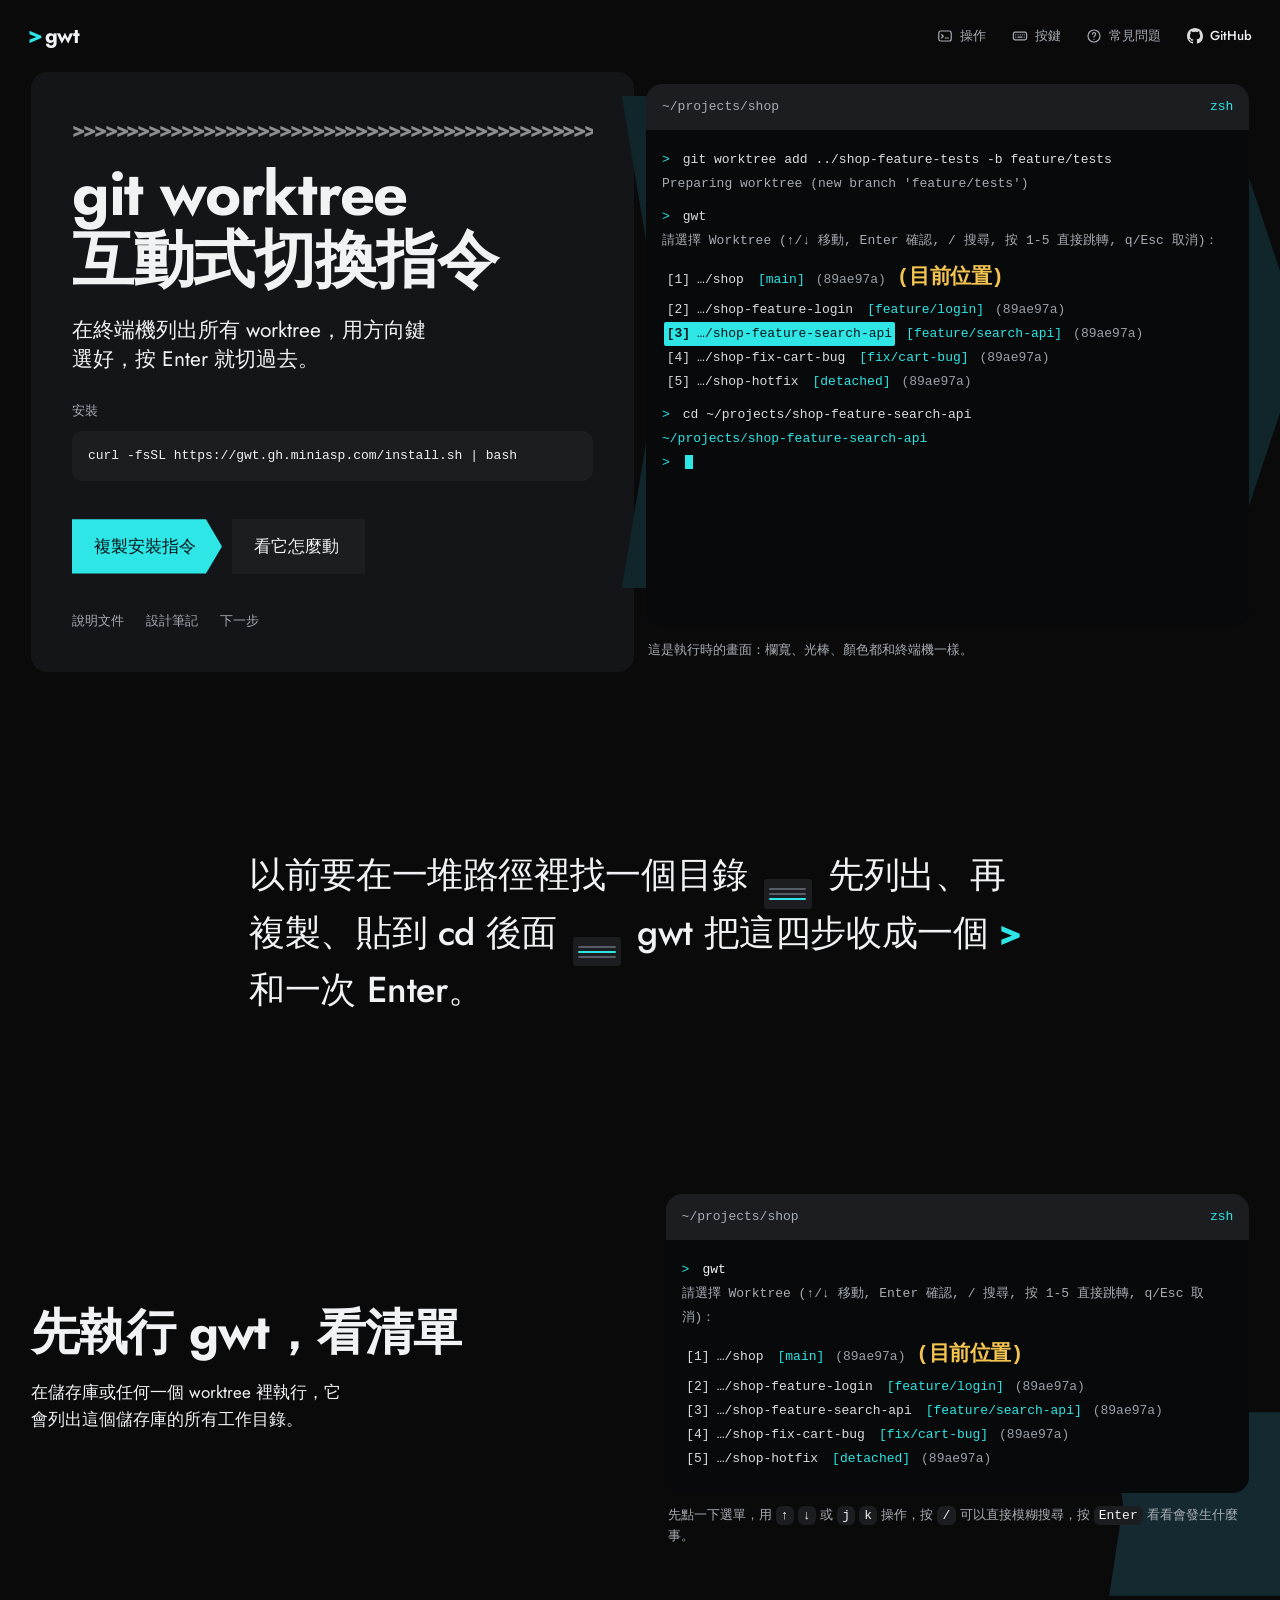
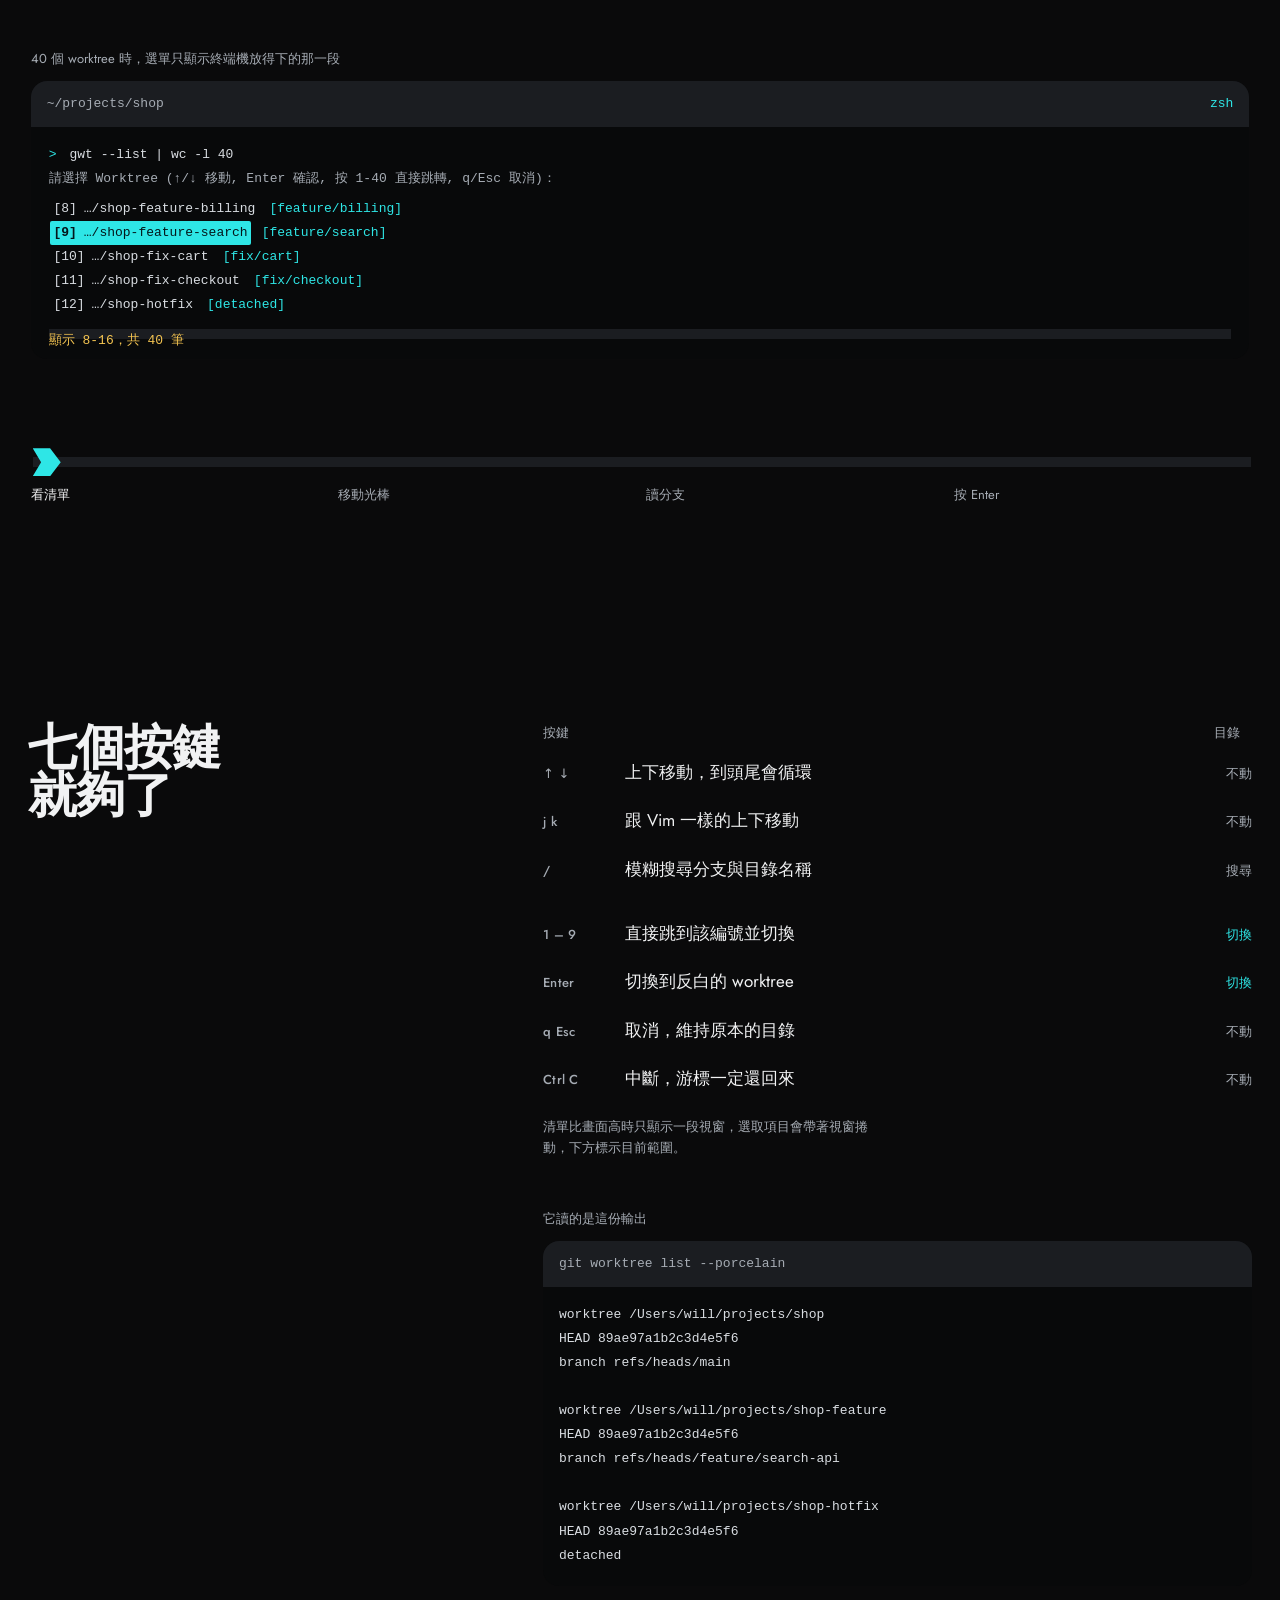
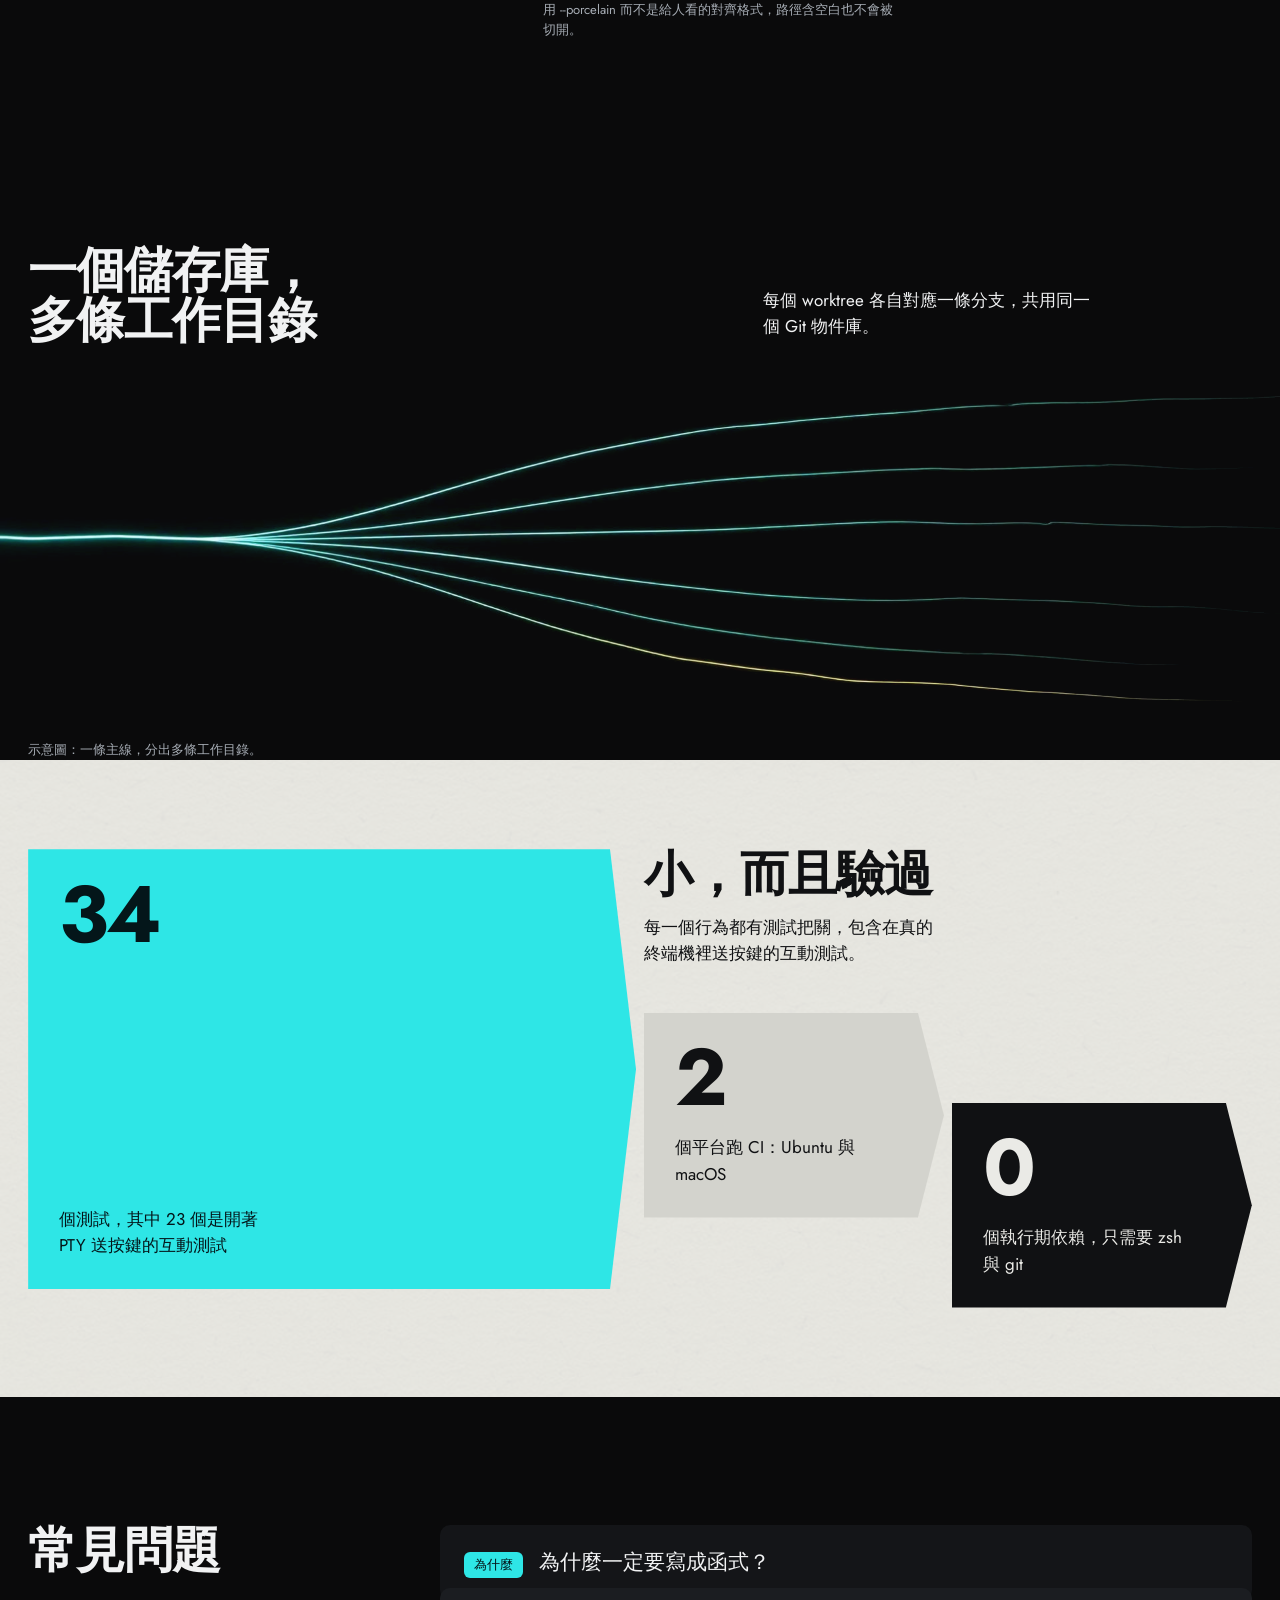
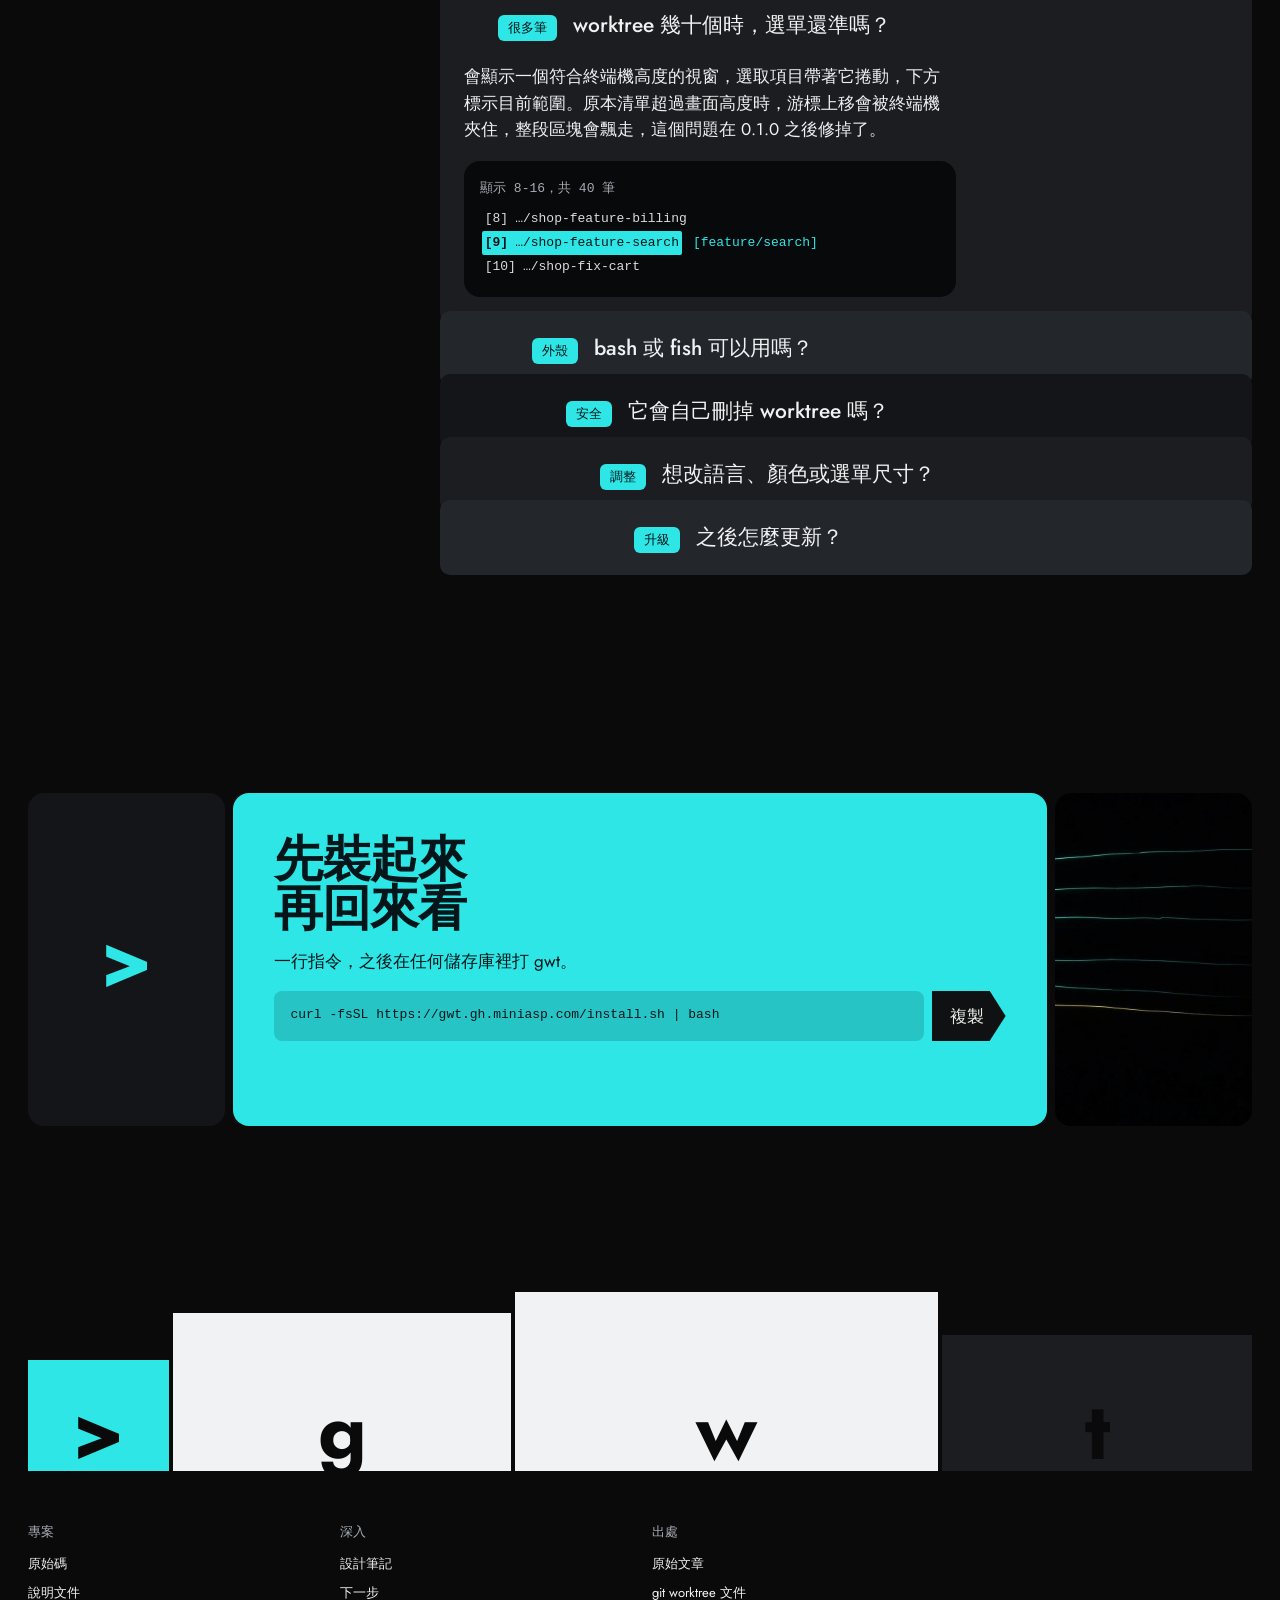
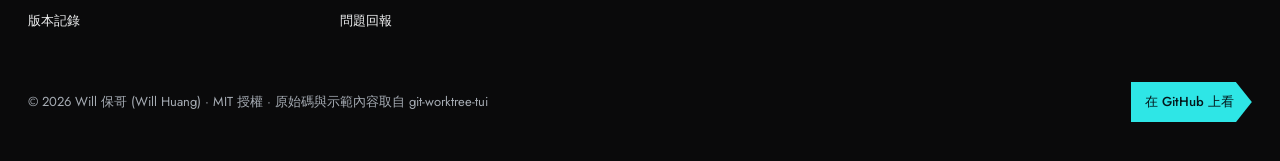
==== site/index.html @ c655799b "首頁示範選單支援 / 模糊搜尋 網站一直寫著可以按 `/` 搜尋，但首頁 #how 的互動選單只支援上下移動與數字 跳轉；這次把 CLI 的搜尋行為搬到前端，讓文件和示範一致。  一、比對邏輯  si" ====
<!doctype html>
<html lang="zh-Hant-TW">
<head>
<meta charset="utf-8">
<meta name="viewport" content="width=device-width, initial-scale=1">
<title>gwt — git worktree 的互動式切換指令</title>
<meta name="description" content="在終端機列出所有 Git worktree，用方向鍵或 j、k 選好，按 / 模糊搜尋分支與目錄，Enter 直接切換目錄。zsh 函式，只依賴 zsh 與 git。">
<meta property="og:title" content="gwt — git worktree 的互動式切換指令">
<meta property="og:description" content="在終端機列出所有 Git worktree，用方向鍵或 j、k 選好，按 / 模糊搜尋，Enter 直接切換目錄。">
<meta name="author" content="Will 保哥 (Will Huang)">
<meta name="theme-color" content="#0a0a0b">
<link rel="canonical" href="https://gwt.gh.miniasp.com/">

<meta property="og:type" content="website">
<meta property="og:site_name" content="gwt">
<meta property="og:locale" content="zh_TW">
<meta property="og:url" content="https://gwt.gh.miniasp.com/">
<meta property="og:image" content="https://gwt.gh.miniasp.com/assets/og.png">
<meta property="og:image:type" content="image/png">
<meta property="og:image:width" content="1200">
<meta property="og:image:height" content="630">
<meta property="og:image:alt" content="gwt：git worktree 的互動式切換指令，以及終端機裡的 worktree 選單畫面">

<meta name="twitter:card" content="summary_large_image">
<meta name="twitter:site" content="@Will_Huang">
<meta name="twitter:creator" content="@Will_Huang">
<meta name="twitter:image" content="https://gwt.gh.miniasp.com/assets/og.png">
<meta name="twitter:image:alt" content="gwt：git worktree 的互動式切換指令，以及終端機裡的 worktree 選單畫面">

<link rel="icon" href="/favicon.ico" sizes="32x32">
<link rel="icon" href="/favicon.svg" type="image/svg+xml">
<link rel="icon" href="/assets/icon-192.png" sizes="192x192" type="image/png">
<link rel="apple-touch-icon" href="/assets/apple-touch-icon.png">
<link rel="manifest" href="/site.webmanifest">

<script type="application/ld+json">
{
  "@context": "https://schema.org",
  "@type": "SoftwareApplication",
  "name": "gwt",
  "alternateName": "git-worktree-tui",
  "applicationCategory": "DeveloperApplication",
  "operatingSystem": "macOS, Linux",
  "description": "在終端機列出所有 Git worktree，用方向鍵或 j、k 選好，按 / 模糊搜尋分支與目錄，按 Enter 直接切換目錄的 zsh 函式。只依賴 zsh 與 git。",
  "url": "https://gwt.gh.miniasp.com/",
  "codeRepository": "https://github.com/doggy8088/git-worktree-tui",
  "license": "https://github.com/doggy8088/git-worktree-tui/blob/main/LICENSE",
  "inLanguage": "zh-Hant-TW",
  "isAccessibleForFree": true,
  "author": {
    "@type": "Person",
    "name": "Will 保哥 (Will Huang)",
    "url": "https://blog.miniasp.com/",
    "sameAs": [
      "https://github.com/doggy8088",
      "https://x.com/Will_Huang",
      "https://www.youtube.com/@Will_Huang"
    ]
  }
}
</script>

<link rel="preconnect" href="https://fonts.googleapis.com">
<link rel="preconnect" href="https://fonts.gstatic.com" crossorigin>
<link href="https://fonts.googleapis.com/css2?family=Jost:wght@400;500;700&display=swap" rel="stylesheet">
<link rel="stylesheet" href="assets/style.css">
</head>
<body>

<a class="skip" href="#main">跳到主要內容</a>

<header class="bar">
  <a class="mark" href="/" aria-label="gwt 首頁"><span aria-hidden="true">&gt;</span>gwt</a>
  <nav class="bar-links" aria-label="主要">
    <a href="#how">
      <svg viewBox="0 0 20 20" fill="none" stroke="currentColor" stroke-width="1.5" stroke-linecap="round" stroke-linejoin="round" aria-hidden="true" focusable="false">
        <rect x="2.25" y="3.75" width="15.5" height="12.5" rx="2.5"/>
        <path d="m5.75 8.25 2.15 2-2.15 2"/>
        <path d="M10.25 12.5h4"/>
      </svg>
      <span class="bar-label">操作</span>
    </a>
    <a href="#keys">
      <svg viewBox="0 0 20 20" fill="none" stroke="currentColor" stroke-width="1.5" stroke-linecap="round" stroke-linejoin="round" aria-hidden="true" focusable="false">
        <rect x="1.75" y="5.25" width="16.5" height="9.5" rx="2.25"/>
        <path d="M4.75 8.5h.01M7.5 8.5h.01M10.25 8.5h.01M13 8.5h.01M15.25 8.5h.01"/>
        <path d="M4.75 11.5h.01M15.25 11.5h.01M7.5 11.5h5"/>
      </svg>
      <span class="bar-label">按鍵</span>
    </a>
    <a href="#faq">
      <svg viewBox="0 0 20 20" fill="none" stroke="currentColor" stroke-width="1.5" stroke-linecap="round" stroke-linejoin="round" aria-hidden="true" focusable="false">
        <circle cx="10" cy="10" r="7.5"/>
        <path d="M8.05 7.65a2 2 0 1 1 3.15 1.72c-.68.45-1.2.9-1.2 1.73v.15"/>
        <path d="M10 14.15h.01"/>
      </svg>
      <span class="bar-label">常見問題</span>
    </a>
    <a class="bar-cta" href="https://github.com/doggy8088/git-worktree-tui">
      <svg viewBox="0 0 16 16" fill="currentColor" aria-hidden="true" focusable="false">
        <path d="M8 0C3.58 0 0 3.58 0 8c0 3.54 2.29 6.53 5.47 7.59.4.07.55-.17.55-.38 0-.19-.01-.82-.01-1.49-2.01.37-2.53-.49-2.69-.94-.09-.23-.48-.94-.82-1.13-.28-.15-.68-.52-.01-.53.63-.01 1.08.58 1.23.82.72 1.21 1.87.87 2.33.66.07-.52.28-.87.51-1.07-1.78-.2-3.64-.89-3.64-3.95 0-.87.31-1.59.82-2.15-.08-.2-.36-1.02.08-2.12 0 0 .67-.21 2.2.82a7.4 7.4 0 0 1 2-.27c.68 0 1.36.09 2 .27 1.53-1.04 2.2-.82 2.2-.82.44 1.1.16 1.92.08 2.12.51.56.82 1.27.82 2.15 0 3.07-1.87 3.75-3.65 3.95.29.25.54.73.54 1.48 0 1.07-.01 1.93-.01 2.2 0 .21.15.46.55.38A8.01 8.01 0 0 0 16 8c0-4.42-3.58-8-8-8Z"/>
      </svg>
      <span class="bar-label">GitHub</span>
    </a>
  </nav>
</header>

<main id="main">

  <section class="hero" aria-labelledby="hero-title">
    <div class="hero-card">
      <div class="hero-say">
        <div class="band" aria-hidden="true"></div>
        <h1 id="hero-title"><span class="hero-line">git worktree</span><span class="hero-line">互動式切換指令</span></h1>
        <p class="lead">在終端機列出所有 worktree，用方向鍵<span class="nb">選好</span>，按 Enter 就切過去。</p>
        <div class="install-block">
          <p class="install-name">安裝</p>
          <pre class="install-code"><code>curl -fsSL https://gwt.gh.miniasp.com/install.sh | bash</code></pre>
        </div>
      </div>
      <div class="hero-foot">
        <div class="actions">
          <button class="btn" type="button" data-copy="curl -fsSL https://gwt.gh.miniasp.com/install.sh | bash">複製安裝指令</button>
          <a class="btn btn-quiet" href="#how">看它怎麼動</a>
        </div>
        <p class="copy-state" role="status" data-copy-state></p>
        <ul class="hero-links">
          <li><a href="https://github.com/doggy8088/git-worktree-tui#readme">說明文件</a></li>
          <li><a href="https://github.com/doggy8088/git-worktree-tui/blob/main/docs/design-notes.md">設計筆記</a></li>
          <li><a href="https://github.com/doggy8088/git-worktree-tui/blob/main/docs/roadmap.md">下一步</a></li>
        </ul>
      </div>
    </div>

    <div class="hero-stage">
      <div class="chevron-field" aria-hidden="true"></div>
      <div class="term" data-ui>
        <div class="term-head">
          <span class="term-title">~/projects/shop</span>
          <span class="term-shell">zsh</span>
        </div>
        <pre class="term-body"><code><span class="line"><span class="prompt">&gt;</span> git worktree add ../shop-feature-tests -b feature/tests</span>
<span class="line hint">Preparing worktree (new branch 'feature/tests')</span>
<span class="line gap">&nbsp;</span>
<span class="line"><span class="prompt">&gt;</span> gwt</span>
<span class="line hint">請選擇 Worktree (↑/↓ 移動, Enter 確認, / 搜尋, 按 1-5 直接跳轉, q/Esc 取消)：</span>
<span class="menu">
<span class="row"><span class="sel"><span class="num">[1]</span> <span class="path">…/shop</span></span><span class="branch">[main]</span><span class="sha">(89ae97a)</span><span class="mark">(目前位置)</span></span>
<span class="row"><span class="sel"><span class="num">[2]</span> <span class="path">…/shop-feature-login</span></span><span class="branch">[feature/login]</span><span class="sha">(89ae97a)</span></span>
<span class="row is-active"><span class="sel"><span class="num">[3]</span> <span class="path">…/shop-feature-search-api</span></span><span class="branch">[feature/search-api]</span><span class="sha">(89ae97a)</span></span>
<span class="row"><span class="sel"><span class="num">[4]</span> <span class="path">…/shop-fix-cart-bug</span></span><span class="branch">[fix/cart-bug]</span><span class="sha">(89ae97a)</span></span>
<span class="row"><span class="sel"><span class="num">[5]</span> <span class="path">…/shop-hotfix</span></span><span class="branch">[detached]</span><span class="sha">(89ae97a)</span></span>
</span>
<span class="line gap">&nbsp;</span>
<span class="line"><span class="prompt">&gt;</span> <span class="dim">cd ~/projects/shop-feature-search-api</span></span>
<span class="line"><span class="dir">~/projects/shop-feature-search-api</span></span>
<span class="line"><span class="prompt">&gt;</span> <span class="caret" aria-hidden="true"></span></span></code></pre>
      </div>
      <p class="stage-note">這是執行時的畫面：欄寬、光棒、顏色都和終端機一樣。</p>
    </div>
  </section>

  <section class="statement" aria-label="gwt 在做什麼">
    <p class="statement-text">
      以前要在一堆路徑裡找一個目錄
      <span class="frame" aria-hidden="true"><i></i><i></i><i class="hot"></i></span>
      先列出、再複製、貼到 cd 後面
      <span class="frame" aria-hidden="true"><i></i><i class="hot"></i><i></i></span>
      gwt 把這四步收成一個 <span class="chev">&gt;</span> 和一次 Enter。
    </p>
  </section>

  <section class="how" id="how" aria-labelledby="how-title">
    <div class="how-clause">
      <h2 id="how-title" class="how-line" data-clause>先執行 gwt，看清單</h2>
      <p class="how-say" data-say>在儲存庫或任何一個 worktree 裡執行，它會列出這個儲存庫的所有工作目錄。</p>
    </div>

    <div class="how-stage">
      <div class="chevron-field chevron-field-sm" aria-hidden="true"></div>
      <div class="term term-live" data-ui>
        <div class="term-head">
          <span class="term-title">~/projects/shop</span>
          <span class="term-shell">zsh</span>
        </div>
        <div class="term-body">
          <p class="term-cmd"><span class="prompt">&gt;</span> gwt</p>
          <p class="term-hint" data-hint aria-live="polite">請選擇 Worktree (↑/↓ 移動, Enter 確認, / 搜尋, 按 1-5 直接跳轉, q/Esc 取消)：</p>
          <ol class="menu menu-live" id="live-menu" role="listbox" aria-label="示範的 worktree 清單" tabindex="0"></ol>
          <p class="term-after" data-after hidden></p>
        </div>
      </div>
      <p class="live-help">先點一下選單，用 <kbd>↑</kbd> <kbd>↓</kbd> 或 <kbd>j</kbd> <kbd>k</kbd> 操作，按 <kbd>/</kbd> 可以直接模糊搜尋，按 <kbd>Enter</kbd> 看看會發生什麼事。</p>
    </div>

    <div class="how-band">
      <p class="how-band-name">40 個 worktree 時，選單只顯示終端機放得下的那一段</p>
      <div class="term term-wide" data-ui>
        <div class="term-head">
          <span class="term-title">~/projects/shop</span>
          <span class="term-shell">zsh</span>
        </div>
        <pre class="term-body"><code><span class="line"><span class="prompt">&gt;</span> gwt --list | wc -l
40</span>
<span class="line hint">請選擇 Worktree (↑/↓ 移動, Enter 確認, 按 1-40 直接跳轉, q/Esc 取消)：</span>
<span class="menu"><span class="row"><span class="sel"><span class="num">[8]</span> <span class="path">…/shop-feature-billing</span></span><span class="branch">[feature/billing]</span><span class="sha">(4f21c9b)</span></span>
<span class="row is-active"><span class="sel"><span class="num">[9]</span> <span class="path">…/shop-feature-search</span></span><span class="branch">[feature/search]</span><span class="sha">(4f21c9b)</span></span>
<span class="row"><span class="sel"><span class="num">[10]</span> <span class="path">…/shop-fix-cart</span></span><span class="branch">[fix/cart]</span><span class="sha">(4f21c9b)</span></span>
<span class="row"><span class="sel"><span class="num">[11]</span> <span class="path">…/shop-fix-checkout</span></span><span class="branch">[fix/checkout]</span><span class="sha">(4f21c9b)</span></span>
<span class="row"><span class="sel"><span class="num">[12]</span> <span class="path">…/shop-hotfix</span></span><span class="branch">[detached]</span><span class="sha">(4f21c9b)</span></span>
</span>
<span class="line range">顯示 8-16，共 40 筆</span></code></pre>
      </div>
    </div>

    <div class="how-control">
      <label class="sr-only" for="stage">操作步驟</label>
      <input class="range" type="range" id="stage" min="0" max="3" step="1" value="0">
      <ol class="stage-names" id="stage-names">
        <li><button type="button" data-stage="0" aria-current="true">看清單</button></li>
        <li><button type="button" data-stage="1">移動光棒</button></li>
        <li><button type="button" data-stage="2">讀分支</button></li>
        <li><button type="button" data-stage="3">按 Enter</button></li>
      </ol>
    </div>
  </section>

  <section class="keys" id="keys" aria-labelledby="keys-title">
    <h2 id="keys-title" class="keys-title">七個按鍵<br>就夠了</h2>
    <div class="keys-body">
      <div class="keys-table">
        <p class="keys-name" aria-hidden="true"><span>按鍵</span><span>目錄</span></p>
        <dl class="rows">
          <div class="row"><dt>↑ ↓</dt><dd>上下移動，到頭尾會循環</dd><span class="tag">不動</span></div>
          <div class="row"><dt>j k</dt><dd>跟 Vim 一樣的上下移動</dd><span class="tag">不動</span></div>
          <div class="row"><dt>/</dt><dd>模糊搜尋分支與目錄名稱</dd><span class="tag">搜尋</span></div>
          <div class="row"><dt>1 – 9</dt><dd>直接跳到該編號並切換</dd><span class="tag tag-on">切換</span></div>
          <div class="row"><dt>Enter</dt><dd>切換到反白的 worktree</dd><span class="tag tag-on">切換</span></div>
          <div class="row"><dt>q Esc</dt><dd>取消，維持原本的目錄</dd><span class="tag">不動</span></div>
          <div class="row"><dt>Ctrl C</dt><dd>中斷，游標一定還回來</dd><span class="tag">不動</span></div>
        </dl>
        <p class="keys-foot">清單比畫面高時只顯示一段視窗，選取項目會帶著視窗捲動，下方標示目前範圍。</p>
      </div>

      <div class="porcelain">
        <p class="porcelain-name">它讀的是這份輸出</p>
        <div class="term term-mini" data-ui>
          <div class="term-head"><span class="term-title">git worktree list --porcelain</span></div>
          <pre class="term-body term-raw"><code>worktree /Users/will/projects/shop
HEAD 89ae97a1b2c3d4e5f6
branch refs/heads/main

worktree /Users/will/projects/shop-feature
HEAD 89ae97a1b2c3d4e5f6
branch refs/heads/feature/search-api

worktree /Users/will/projects/shop-hotfix
HEAD 89ae97a1b2c3d4e5f6
detached</code></pre>
        </div>
        <p class="porcelain-note">用 --porcelain 而不是給人看的對齊格式，路徑含空白也不會被切開。</p>
      </div>
    </div>
  </section>

  <section class="branch-band" aria-labelledby="band-title">
    <div class="band-head">
      <h2 id="band-title">一個儲存庫，<br>多條工作目錄</h2>
      <p class="band-say">每個 worktree 各自對應一條分支，共用同一個 Git 物件庫。</p>
    </div>
    <figure class="band-figure">
      <img src="assets/branching-light.jpg" width="1920" height="1080" loading="lazy" decoding="async"
           alt="一條青色光線在畫面左側分成多條細線，向右方散開，背景全黑">
      <figcaption>示意圖：一條主線，分出多條工作目錄。</figcaption>
    </figure>
  </section>

  <section class="figures" aria-labelledby="figures-title">
    <div class="figures-head">
      <h2 id="figures-title" class="figures-title">小，而且驗過</h2>
      <p class="figures-say">每一個行為都有測試把關，包含在真的終端機裡送按鍵的互動測試。</p>
    </div>
    <div class="tiles">
      <div class="tile tile-accent">
        <p class="tile-num">34</p>
        <p class="tile-cap">個測試，其中 23 個是開著 PTY 送按鍵的互動測試</p>
      </div>
      <div class="tile tile-paper">
        <p class="tile-num">2</p>
        <p class="tile-cap">個平台跑 CI：Ubuntu 與 macOS</p>
      </div>
      <div class="tile tile-ink">
        <p class="tile-num">0</p>
        <p class="tile-cap">個執行期依賴，只需要 zsh 與 git</p>
      </div>
    </div>
  </section>

  <section class="faq" id="faq" aria-labelledby="faq-title">
    <h2 id="faq-title" class="faq-title">常見問題</h2>
    <div class="cards">

      <article class="card-faq">
        <button type="button" class="card-head" aria-expanded="false" aria-controls="a1" id="q1">
          <span class="tab">為什麼</span>
          <span class="q">為什麼一定要寫成函式？</span>
        </button>
        <div class="card-body" id="a1" role="region" aria-labelledby="q1" hidden>
          <p>獨立腳本跑在子處理序裡，它的 <code>cd</code> 只會影響自己，結束後你的終端機還在原地。只有載入目前 shell 的函式能改變工作目錄，所以 gwt 是一個被 <code>source</code> 的函式，不是執行檔。</p>
        </div>
      </article>

      <article class="card-faq">
        <button type="button" class="card-head" aria-expanded="true" aria-controls="a2" id="q2">
          <span class="tab">很多筆</span>
          <span class="q">worktree 幾十個時，選單還準嗎？</span>
        </button>
        <div class="card-body" id="a2" role="region" aria-labelledby="q2">
          <p>會顯示一個符合終端機高度的視窗，選取項目帶著它捲動，下方標示目前範圍。原本清單超過畫面高度時，游標上移會被終端機夾住，整段區塊會飄走，這個問題在 0.1.0 之後修掉了。</p>
          <div class="term term-mini" data-ui>
            <div class="term-body">
              <p class="term-hint">顯示 8-16，共 40 筆</p>
              <ol class="menu">
                <li class="row"><span class="sel"><span class="num">[8]</span> <span class="path">…/shop-feature-billing</span></span></li>
                <li class="row is-active"><span class="sel"><span class="num">[9]</span> <span class="path">…/shop-feature-search</span></span><span class="branch">[feature/search]</span></li>
                <li class="row"><span class="sel"><span class="num">[10]</span> <span class="path">…/shop-fix-cart</span></span></li>
              </ol>
            </div>
          </div>
        </div>
      </article>

      <article class="card-faq">
        <button type="button" class="card-head" aria-expanded="false" aria-controls="a3" id="q3">
          <span class="tab">外殼</span>
          <span class="q">bash 或 fish 可以用嗎？</span>
        </button>
        <div class="card-body" id="a3" role="region" aria-labelledby="q3" hidden>
          <p>目前只支援 zsh，因為用到 <code>read -k</code> 與從 1 起算的陣列索引。改寫成 bash 要換成 <code>read -n 1</code> 並重測游標行為，這件事在待辦清單上。</p>
        </div>
      </article>

      <article class="card-faq">
        <button type="button" class="card-head" aria-expanded="false" aria-controls="a4" id="q4">
          <span class="tab">安全</span>
          <span class="q">它會自己刪掉 worktree 嗎？</span>
        </button>
        <div class="card-body" id="a4" role="region" aria-labelledby="q4" hidden>
          <p>不會。gwt 只讀清單、只做 <code>cd</code>，不執行 <code>git worktree prune</code>，也不刪任何目錄。要清掉失效的 worktree 請自己執行 git 的指令。</p>
        </div>
      </article>

      <article class="card-faq">
        <button type="button" class="card-head" aria-expanded="false" aria-controls="a5" id="q5">
          <span class="tab">調整</span>
          <span class="q">想改語言、顏色或選單尺寸？</span>
        </button>
        <div class="card-body" id="a5" role="region" aria-labelledby="q5" hidden>
          <p>設定都是環境變數：<code>GWT_LANG</code> 換中英文、<code>GWT_NO_COLOR</code> 關顏色、<code>GWT_WIDTH</code> 與 <code>GWT_HEIGHT</code> 指定選單尺寸、<code>GWT_CLEAR_ON_EXIT</code> 決定選完要不要擦掉選單、<code>GWT_DIGIT_TIMEOUT</code> 調整多位數編號的等待時間。</p>
        </div>
      </article>

      <article class="card-faq">
        <button type="button" class="card-head" aria-expanded="false" aria-controls="a6" id="q6">
          <span class="tab">升級</span>
          <span class="q">之後怎麼更新？</span>
        </button>
        <div class="card-body" id="a6" role="region" aria-labelledby="q6" hidden>
          <p>再跑一次安裝腳本就是最新版——它會抓最新的 release，換掉 <code>~/.zsh/gwt.zsh</code>，<code>.zshrc</code> 不必再動。要固定版本就在指令後面加 <code>--version v0.1.0</code>。</p>
        </div>
      </article>

    </div>
  </section>

  <section class="close" aria-labelledby="close-title">
    <div class="tile-side tile-side-a" aria-hidden="true"><span class="chev">&gt;</span></div>
    <div class="tile-main">
      <h2 id="close-title">先裝起來<br>再回來看</h2>
      <p class="close-say">一行指令，之後在任何儲存庫裡打 gwt。</p>
      <div class="install">
        <code class="install-cmd">curl -fsSL https://gwt.gh.miniasp.com/install.sh | bash</code>
        <button class="btn btn-dark" type="button" data-copy="curl -fsSL https://gwt.gh.miniasp.com/install.sh | bash">複製</button>
      </div>
      <p class="copy-state" role="status" data-copy-state></p>
    </div>
    <div class="tile-side tile-side-b" aria-hidden="true"></div>
  </section>

</main>

<footer class="foot">
  <div class="foot-mark" aria-hidden="true">
    <span class="block b1">&gt;</span><span class="block b2">g</span><span class="block b3">w</span><span class="block b4">t</span>
  </div>
  <div class="foot-cols">
    <div>
      <p class="foot-head">專案</p>
      <ul>
        <li><a href="https://github.com/doggy8088/git-worktree-tui">原始碼</a></li>
        <li><a href="https://github.com/doggy8088/git-worktree-tui#readme">說明文件</a></li>
        <li><a href="https://github.com/doggy8088/git-worktree-tui/blob/main/CHANGELOG.md">版本記錄</a></li>
      </ul>
    </div>
    <div>
      <p class="foot-head">深入</p>
      <ul>
        <li><a href="https://github.com/doggy8088/git-worktree-tui/blob/main/docs/design-notes.md">設計筆記</a></li>
        <li><a href="https://github.com/doggy8088/git-worktree-tui/blob/main/docs/roadmap.md">下一步</a></li>
        <li><a href="https://github.com/doggy8088/git-worktree-tui/issues">問題回報</a></li>
      </ul>
    </div>
    <div>
      <p class="foot-head">出處</p>
      <ul>
        <li><a href="https://blog.miniasp.com/post/2026/10/31/gwt-zsh-tui-switch-git-worktree">原始文章</a></li>
        <li><a href="https://git-scm.com/docs/git-worktree">git worktree 文件</a></li>
      </ul>
    </div>
  </div>
  <div class="foot-end">
    <p>
      © 2026 <a href="https://blog.miniasp.com/">Will 保哥 (Will Huang)</a> ·
      <a href="https://github.com/doggy8088/git-worktree-tui/blob/main/LICENSE">MIT 授權</a> ·
      原始碼與示範內容取自 <a href="https://github.com/doggy8088/git-worktree-tui">git-worktree-tui</a>
    </p>
    <a class="btn btn-tiny" href="https://github.com/doggy8088/git-worktree-tui">在 GitHub 上看</a>
  </div>
</footer>

<script src="assets/app.js"></script>
</body>
</html>
---- site/assets/style.css ----
/* ===========================================================================
   gwt — 頁面樣式

   方向：one-motif。母題取自工具本身：選單裡標示位置的那個「>」。
   顏色取自工具的 ANSI 配色（青色光棒、黃色目前位置），其餘是終端機的
   黑、紙白與灰。尺寸只用六個級距：13 / 17 / 21 / 36 / 56 / 80。
   =========================================================================== */

:root {
  --bg: #0a0a0b;
  --surface: #141518;
  --surface-2: #1b1d21;
  --ink: #f1f2f3;
  --muted: #a6acb4;
  --accent: #2ee6e6;
  --accent-ink: #04161a;
  --field: #f4c451;
  --paper: #eaeae6;
  --paper-ink: #101113;

  --frame: clamp(16px, 2.2vw, 30px);
  --gap: 12px;
  --radius: 16px;

  --t-small: 0.8125rem;
  --t-body: 1.0625rem;
  --t-lead: 1.3125rem;
  --t-stmt: clamp(1.3125rem, 1rem + 1.6vw, 2.25rem);
  --t-head: clamp(1.75rem, 1rem + 2.6vw, 3.5rem);
  --t-hero: clamp(2.375rem, 1rem + 5.4vw, 5rem);

  --mono: ui-monospace, SFMono-Regular, "SF Mono", Menlo, Consolas, monospace; /* taste-skill-ignore: 終端機片段是產品介面本身 */
  --ease: cubic-bezier(0.22, 0.61, 0.36, 1);
}

* { box-sizing: border-box; }

html {
  overflow-x: clip;
  -webkit-text-size-adjust: 100%;
}

body {
  margin: 0;
  line-break: strict;
  background: var(--bg);
  color: var(--ink);
  font-family: "Jost", "Noto Sans TC", system-ui, sans-serif;
  font-size: var(--t-body);
  line-height: 1.55;
  overflow-x: clip;
}

h1, h2, h3, p, ul, ol, dl, dd, figure { margin: 0; }
ul, ol { padding: 0; list-style: none; }

a { color: inherit; text-decoration: none; }
a:hover { color: var(--accent); }

code {
  font-family: var(--mono); /* taste-skill-ignore: 行內的指令名稱 */
  font-size: 1em;
  background: var(--surface-2);
  padding: 0.1em 0.35em;
  border-radius: 6px;
}

kbd {
  font-family: var(--mono); /* taste-skill-ignore: 按鍵名稱 */
  font-size: 1em;
  background: var(--surface-2);
  color: var(--ink);
  padding: 0.16em 0.4em;
  border-radius: 6px;
  white-space: nowrap;
}

:focus-visible { outline: 3px solid var(--accent); outline-offset: 3px; }

.sr-only {
  position: absolute;
  width: 1px; height: 1px;
  margin: -1px; padding: 0;
  overflow: hidden;
  clip-path: inset(50%);
  white-space: nowrap;
}

.skip {
  position: absolute;
  left: var(--frame);
  top: -70px;
  z-index: 20;
  background: var(--accent);
  color: var(--accent-ink);
  padding: 10px 16px;
  border-radius: 8px;
  transition: top 0.18s var(--ease);
}
.skip:focus { top: 12px; }

/* --- 母題：把「>」用在按鈕、色塊與記號上 -------------------------------- */

.chev { color: var(--accent); font-weight: 700; }

/* 不讓兩個字的詞被拆到兩行（用在短句裡） */
.nb { white-space: nowrap; }

.btn {
  display: inline-flex;
  align-items: center;
  gap: 0.5em;
  font: inherit;
  font-weight: 500;
  color: var(--accent-ink);
  background: var(--accent);
  padding: 14px 26px 14px 22px;
  border: 0;
  cursor: pointer;
  clip-path: polygon(0 0, calc(100% - 16px) 0, 100% 50%, calc(100% - 16px) 100%, 0 100%);
  transition: transform 0.16s var(--ease), background 0.16s var(--ease);
}
.btn:hover { background: #7cf2f2; transform: translateX(3px); }
.btn:active { transform: translateX(0); }

.btn-quiet { background: var(--surface-2); color: var(--ink); clip-path: none; }
.btn-quiet:hover { background: #262a30; color: var(--ink); transform: translateX(3px); }

.btn-dark { background: var(--paper-ink); color: var(--paper); padding: 12px 22px 12px 18px; }
.btn-dark:hover { background: #2a2d33; color: var(--paper); }

.btn-tiny {
  background: var(--accent);
  color: var(--accent-ink);
  padding: 10px 18px 10px 14px;
  font-size: var(--t-small);
  font-weight: 500;
}

/* --- 頂部 ---------------------------------------------------------------- */

.bar {
  position: sticky;
  top: 0;
  z-index: 10;
  display: flex;
  align-items: center;
  justify-content: space-between;
  gap: 16px;
  padding: 18px var(--frame);
  background: var(--bg);
  font-size: var(--t-small);
}

.mark {
  display: inline-flex;
  align-items: center;
  gap: 2px;
  font-weight: 700;
  font-size: var(--t-lead);
  letter-spacing: -0.02em;
}
.mark span { color: var(--accent); font-size: 1.1em; }

.bar-links { display: flex; align-items: center; gap: clamp(14px, 2vw, 30px); }
.bar-links a {
  display: inline-flex;
  align-items: center;
  gap: 7px;
  color: var(--muted);
}
.bar-links a:hover { color: var(--ink); }
.bar-links svg {
  width: 16px;
  height: 16px;
  flex: none;
  transition: color 0.16s var(--ease);
}
.bar-links a:hover svg { color: var(--accent); }
.bar-cta { color: var(--ink) !important; font-weight: 500; }
.bar-cta svg { opacity: 0.9; }

/* --- Hero ---------------------------------------------------------------- */

.hero {
  display: grid;
  grid-template-columns: minmax(0, 1fr) minmax(0, 1fr);
  gap: var(--gap);
  padding: 0 clamp(var(--frame), 2.4vw, 34px);
  align-items: stretch;
  min-height: min(64svh, 600px);
  overflow: clip;
}

.hero-card {
  container-type: inline-size;
  display: flex;
  flex-direction: column;
  justify-content: space-between;
  gap: clamp(24px, 3vw, 40px);
  background: var(--surface);
  border-radius: var(--radius);
  padding: clamp(26px, 3.2vw, 46px);
}

.band {
  height: 34px;
  overflow: hidden;
  color: var(--ink);
  font-size: var(--t-lead);
  font-weight: 700;
  line-height: 34px;
  letter-spacing: -0.1em;
  white-space: nowrap;
  opacity: 0.55;
}
.band::before { content: ">>>>>>>>>>>>>>>>>>>>>>>>>>>>>>>>>>>>>>>>>>>>>>>>"; }

.hero h1 {
  margin-top: 14px;
  /* 11.8cqw × 7.3em（最長一行 "git worktree"）≈ 卡片內容寬度的 86% */
  font-size: clamp(1.9rem, 11.8cqw, 4.9rem);
  font-weight: 700;
  line-height: 1.08;
  letter-spacing: -0.02em;
  text-wrap: nowrap;
}

/* 每一行各自成行且不可斷，避免中文被切成「的」「令」這種單字殘行 */
.hero h1 .hero-line {
  display: block;
  white-space: nowrap;
}

.lead {
  margin-top: 22px;
  text-wrap: pretty;
  font-size: var(--t-lead);
  line-height: 1.4;
  max-width: 30ch;
}
.lead code { background: transparent; padding: 0; color: var(--accent); }

.install-block { margin-top: 26px; }

.install-name {
  font-size: var(--t-small);
  color: var(--muted);
  margin-bottom: 10px;
}

.install-code {
  margin: 0;
  background: var(--surface-2);
  border-radius: 10px;
  padding: 14px 16px;
  overflow-x: auto;
  font-family: var(--mono); /* taste-skill-ignore: 使用者要複製的真指令 */
  font-size: var(--t-small);
  line-height: 1.7;
  color: var(--ink);
}
.install-code code {
  background: none;
  padding: 0;
  border-radius: 0;
  font: inherit;
  white-space: pre-wrap;
  overflow-wrap: anywhere;
}

.actions { display: flex; flex-wrap: wrap; gap: 10px; }

.copy-state {
  font-size: var(--t-small);
  color: var(--accent);
  min-height: 1.5em;
  margin-top: 8px;
}

.hero-links {
  display: flex;
  flex-wrap: wrap;
  gap: 22px;
  margin-top: 10px;
  font-size: var(--t-small);
}
.hero-links a { color: var(--muted); }
.hero-links a:hover { color: var(--accent); }

.hero-stage {
  position: relative;
  display: flex;
  flex-direction: column;
  gap: 14px;
  padding: var(--gap) 0;
  min-width: 0;
}

/* 母題在最大的尺度：終端機坐在一塊被裁成「>」的色台上 */
.chevron-field {
  position: absolute;
  inset: 4% -9% 14% -4%;
  background: #10262b;
  clip-path: polygon(0 0, 88% 0, 100% 50%, 88% 100%, 0 100%, 6% 50%);
  z-index: 0;
}

.term {
  position: relative;
  z-index: 1;
  display: flex;
  flex-direction: column;
  flex: 1 1 auto;
  min-width: 0;
  background: #08090a;
  border-radius: var(--radius);
  overflow: hidden;
  font-family: var(--mono); /* taste-skill-ignore: 重現真的終端機輸出 */
  font-size: var(--t-small);
  line-height: 1.85;
  color: #d9dde2;
}

.term-head {
  display: flex;
  justify-content: space-between;
  align-items: center;
  gap: 12px;
  padding: 11px 16px;
  background: var(--surface-2);
  color: var(--muted);
  font-size: var(--t-small);
  white-space: nowrap;
  overflow: hidden;
}
.term-shell { color: var(--accent); }

.term-body {
  margin: 0;
  line-break: strict;
  padding: 18px 16px 22px;
  font: inherit;
  white-space: normal;
  overflow-x: auto;
}
.term-body code {
  display: block;
  white-space: normal;
  background: none;
  padding: 0;
  border-radius: 0;
  font: inherit;
  color: inherit;
}
.term-raw code { white-space: pre; }
.term-body .line { display: block; }
.term-body .line.hint { color: var(--muted); }
.term-body .line.gap { height: 0.7em; }
.term-body .dir { color: var(--accent); }
.term-body .after { margin-top: 14px; }
.term-body .after .dim { color: var(--muted); }
.term-body .menu { display: block; margin: 6px 0 0; }

.term-cmd { color: var(--ink); }
.prompt { color: var(--accent); margin-right: 0.4em; }
.term-hint { color: var(--muted); }

.menu { margin: 6px 0 0; }

.row {
  display: flex;
  align-items: baseline;
  gap: 1.4ch;
  padding-inline: 0.2ch;
  white-space: nowrap;
  overflow: hidden;
}

.row .sel {
  display: inline-flex;
  gap: 0.9ch;
  min-width: 0;
  padding-inline: 0.4ch;
  border-radius: 2px;
}

.row .path {
  overflow: hidden;
  text-overflow: ellipsis;
  flex: 0 1 auto;
}

.row .branch { color: var(--accent); }
.row .sha { color: #98a0a9; }
.row .mark { color: var(--field); }

.row.is-active .sel { background: var(--accent); color: var(--accent-ink); }
.row.is-active .num { font-weight: 700; }

.row-empty { color: var(--muted); white-space: normal; }
.row-empty .path { overflow: visible; }

.term-after { margin-top: 14px; color: var(--ink); }
.term-after .dim { color: var(--muted); }

.caret {
  display: inline-block;
  width: 0.55em;
  height: 1.05em;
  margin-left: 0.2em;
  background: var(--accent);
  vertical-align: -0.2em;
  animation: blink 1.15s steps(1, end) infinite;
}

@keyframes blink {
  0%, 55% { opacity: 1; }
  56%, 100% { opacity: 0; }
}

.stage-note {
  position: relative;
  z-index: 1;
  font-size: var(--t-small);
  color: var(--muted);
  padding-left: 2px;
}

/* --- 聲明 ----------------------------------------------------------------- */

.statement {
  padding: clamp(90px, 14vw, 190px) var(--frame);
  display: flex;
  justify-content: center;
}

.statement-text {
  max-width: 34ch;
  font-size: var(--t-stmt);
  font-weight: 500;
  line-height: 1.34;
  letter-spacing: -0.01em;
  text-wrap: pretty;
}

.frame {
  display: inline-flex;
  flex-direction: column;
  justify-content: center;
  gap: 3px;
  width: 1.35em;
  height: 0.82em;
  margin: 0 0.14em;
  padding: 0 0.16em;
  border-radius: 3px;
  background: var(--surface-2);
  vertical-align: -0.08em;
}
.frame i { display: block; height: 2px; background: #565d66; border-radius: 1px; }
.frame i.hot { background: var(--accent); }

/* --- 操作 ----------------------------------------------------------------- */

.how {
  display: grid;
  grid-template-columns: minmax(0, 1fr) minmax(0, 1fr);
  gap: clamp(28px, 4vw, 56px) clamp(24px, 4vw, 64px);
  padding: 0 clamp(var(--frame), 2.4vw, 34px) clamp(80px, 9vw, 130px);
  align-items: center;
  overflow: clip;
}

.how-line {
  text-wrap: balance;
  word-break: keep-all;
  overflow-wrap: anywhere;
  font-size: var(--t-head);
  font-weight: 700;
  line-height: 1.02;
  letter-spacing: -0.02em;
  max-width: 17ch;
  text-wrap: balance;
}

.how-say {
  margin-top: 22px;
  max-width: 32ch;
  font-size: var(--t-body);
  line-height: 1.6;
}

.how-stage {
  position: relative;
  display: flex;
  flex-direction: column;
  gap: 12px;
  min-width: 0;
}

.chevron-field-sm { inset: auto -16% -14% auto; width: 40%; height: 52%; background: #152a30; }

.term-live .term-body { min-height: 232px; }

.menu-live:focus-visible { outline: 3px solid var(--accent); outline-offset: 6px; }

.live-help { position: relative; z-index: 1; font-size: var(--t-small); color: var(--muted); padding-left: 2px; }

.how-band { grid-column: 1 / -1; margin-top: clamp(30px, 4vw, 52px); }

.how-band-name {
  font-size: var(--t-small);
  color: var(--muted);
  margin-bottom: 12px;
}

.term-wide { flex: none; }
.term-wide .sha { display: none; }
.term-wide .term-body { padding: 16px 18px 20px; }
.term-body .range { color: var(--field); display: block; margin-top: 12px; }

.how-control {
  grid-column: 1 / -1;
  display: flex;
  flex-direction: column;
  gap: 16px;
  margin-top: clamp(28px, 3.5vw, 48px);
}

.range {
  -webkit-appearance: none;
  appearance: none;
  width: 100%;
  height: 10px;
  background: var(--surface-2);
  cursor: pointer;
}
.range::-webkit-slider-thumb {
  -webkit-appearance: none;
  width: 28px;
  height: 28px;
  background: var(--accent);
  border: 0;
  clip-path: polygon(0 0, 62% 0, 100% 50%, 62% 100%, 0 100%, 30% 50%);
  cursor: grab;
}
.range::-moz-range-thumb {
  width: 28px;
  height: 28px;
  background: var(--accent);
  border: 0;
  border-radius: 0;
}
.range:focus-visible { outline: 3px solid var(--accent); outline-offset: 6px; }

.stage-names {
  display: grid;
  grid-template-columns: repeat(4, minmax(0, 1fr));
  gap: 12px;
  font-size: var(--t-small);
}
.stage-names button {
  font: inherit;
  color: var(--muted);
  background: none;
  border: 0;
  padding: 0;
  cursor: pointer;
  text-align: left;
  transition: color 0.16s var(--ease);
}
.stage-names button:hover { color: var(--ink); }
.stage-names button[aria-current="true"] { color: var(--ink); font-weight: 500; }

/* --- 按鍵與它讀的輸出 ----------------------------------------------------- */

.keys {
  display: grid;
  grid-template-columns: repeat(12, minmax(0, 1fr));
  gap: var(--gap);
  padding: clamp(70px, 8vw, 120px) var(--frame);
  align-items: start;
}

.keys-title {
  grid-column: 1 / 6;
  word-break: keep-all;
  font-size: var(--t-head);
  font-weight: 700;
  line-height: 0.98;
  letter-spacing: -0.02em;
}

.keys-body {
  grid-column: 6 / 13;
  display: grid;
  gap: clamp(34px, 4vw, 56px);
}

.keys-name {
  display: grid;
  grid-template-columns: 7ch minmax(0, 1fr) auto;
  gap: 12px;
  font-size: var(--t-small);
  color: var(--muted);
  margin-bottom: 16px;
}
.keys-name span:last-child { text-align: right; }

.rows { display: flex; flex-direction: column; gap: 22px; }

.rows .row {
  display: grid;
  grid-template-columns: 7ch minmax(0, 1fr) auto;
  gap: 12px;
  align-items: baseline;
  white-space: normal;
  overflow: visible;
  padding-inline: 0;
}
.rows .row:nth-child(4) { margin-top: 16px; }

.rows dt {
  font-size: var(--t-small);
  font-weight: 500;
  letter-spacing: 0.02em;
  color: var(--muted);
  white-space: nowrap;
}
.rows dd { font-size: var(--t-body); }
.rows .tag { font-size: var(--t-small); color: var(--muted); white-space: nowrap; }
.rows .tag-on { color: var(--accent); }

.keys-foot { margin-top: 26px; font-size: var(--t-small); color: var(--muted); max-width: 42ch; }

.porcelain-name { font-size: var(--t-small); color: var(--muted); margin-bottom: 12px; }

.term-mini { flex: none; }
.term-mini .term-body { padding: 16px 16px 18px; }
.term-mini .gap-line { height: 1.85em; }

.porcelain-note { margin-top: 14px; font-size: var(--t-small); color: var(--muted); max-width: 44ch; }

/* --- 光軌帶：一條分岔成多條 ------------------------------------------------ */

.branch-band {
  padding: clamp(68px, 8vw, 120px) 0 0;
}

.band-head {
  padding: 0 var(--frame);
  display: grid;
  grid-template-columns: minmax(0, 7fr) minmax(0, 5fr);
  gap: var(--gap) clamp(24px, 4vw, 56px);
  align-items: end;
  margin-bottom: clamp(26px, 3vw, 44px);
}

.band-head h2 {
  font-size: var(--t-head);
  font-weight: 700;
  line-height: 1.02;
  letter-spacing: -0.02em;
  word-break: keep-all;
}

.band-say {
  font-size: var(--t-body);
  max-width: 34ch;
  padding-bottom: 6px;
}

.band-figure { margin: 0; }

.band-figure img {
  display: block;
  width: 100%;
  height: clamp(220px, 38svh, 420px);
  object-fit: cover;
  /* 圖片的黑是純黑，頁面底色是 #0a0a0b；用 lighten 讓黑直接融入底色 */
  mix-blend-mode: lighten;
}

.band-figure figcaption {
  padding: 14px var(--frame) 0;
  font-size: var(--t-small);
  color: var(--muted);
}

/* --- 數字（反白的一段） --------------------------------------------------- */

.figures {
  position: relative;
  background-color: var(--paper);
  color: var(--paper-ink);
  padding: clamp(64px, 7vw, 110px) var(--frame);
  display: grid;
  grid-template-columns: repeat(12, minmax(0, 1fr));
  gap: 8px;
  align-items: start;
}

.figures::before {
  content: "";
  position: absolute;
  inset: 0;
  background: url("paper-fibre.jpg") center / cover no-repeat;
  opacity: 0.16;
  mix-blend-mode: multiply;
  pointer-events: none;
}

.figures > * { position: relative; z-index: 1; }

.figures-head { grid-column: 7 / 13; grid-row: 1; margin-bottom: clamp(24px, 3vw, 40px); }

.figures-title {
  word-break: keep-all;
  font-size: var(--t-head);
  font-weight: 700;
  line-height: 1.02;
  letter-spacing: -0.02em;
}

.figures-say { margin-top: 14px; font-size: var(--t-body); max-width: 30ch; }

.tiles { display: contents; }

.tile {
  display: flex;
  flex-direction: column;
  justify-content: space-between;
  gap: 22px;
  padding: clamp(22px, 2.4vw, 32px);
  min-height: 168px;
  clip-path: polygon(0 0, calc(100% - 26px) 0, 100% 50%, calc(100% - 26px) 100%, 0 100%);
}

.tile-accent {
  grid-column: 1 / 7;
  grid-row: 1 / 3;
  background: var(--accent);
  color: var(--accent-ink);
  min-height: clamp(300px, 38vw, 440px);
}
.tile-paper { grid-column: 7 / 10; grid-row: 2; background: #d3d3cd; }
.tile-ink { grid-column: 10 / 13; grid-row: 2; background: var(--paper-ink); color: var(--paper); margin-top: 10vh; }

.tile-num {
  font-size: var(--t-hero);
  font-weight: 700;
  line-height: 0.86;
  letter-spacing: -0.03em;
}
.tile-cap { font-size: var(--t-body); max-width: 20ch; }

/* --- 常見問題 ------------------------------------------------------------- */

.faq {
  padding: clamp(80px, 10vw, 150px) var(--frame);
  display: grid;
  grid-template-columns: repeat(12, minmax(0, 1fr));
  gap: var(--gap);
}

.faq-title {
  grid-column: 1 / 5;
  font-size: var(--t-head);
  font-weight: 700;
  line-height: 1;
  letter-spacing: -0.02em;
  align-self: start;
  position: sticky;
  top: 92px;
}

.cards { grid-column: 5 / 13; display: flex; flex-direction: column; min-width: 0; }

.card-faq {
  position: relative;
  border-radius: 10px;
  margin-top: -12px;
  background: var(--surface);
  color: var(--ink);
  overflow: hidden;
  transition: background 0.2s var(--ease);
}
.card-faq:first-child { margin-top: 0; }
.card-faq:nth-child(3n + 2) { background: var(--surface-2); }
.card-faq:nth-child(3n + 3) { background: #23262b; }

.card-head {
  display: flex;
  align-items: baseline;
  gap: 16px;
  width: 100%;
  padding: 24px 24px 22px;
  font: inherit;
  color: inherit;
  background: none;
  border: 0;
  text-align: left;
  cursor: pointer;
}
.card-head:hover .q { color: var(--accent); }

.card-faq:nth-child(2) .tab { margin-left: 34px; }
.card-faq:nth-child(3) .tab { margin-left: 68px; }
.card-faq:nth-child(4) .tab { margin-left: 102px; }
.card-faq:nth-child(5) .tab { margin-left: 136px; }
.card-faq:nth-child(6) .tab { margin-left: 170px; }

.tab {
  flex: none;
  font-size: var(--t-small);
  color: var(--accent-ink);
  background: var(--accent);
  padding: 3px 10px;
  border-radius: 6px;
}

.q { font-size: var(--t-lead); font-weight: 500; line-height: 1.3; }

.card-body { padding: 0 24px 26px; max-width: 54ch; font-size: var(--t-body); }
.card-body[hidden] { display: none; }
.card-body p + .term-mini { margin-top: 18px; }
.card-body code { background: #0d0e10; color: var(--ink); }

/* --- 結尾 ----------------------------------------------------------------- */

.close {
  display: grid;
  grid-template-columns: repeat(12, minmax(0, 1fr));
  gap: 8px;
  padding: clamp(60px, 7vw, 110px) var(--frame);
  align-items: stretch;
}

.tile-main {
  grid-column: 3 / 11;
  background: var(--accent);
  color: var(--accent-ink);
  padding: clamp(26px, 3.2vw, 44px);
  border-radius: var(--radius);
  display: flex;
  flex-direction: column;
  gap: 16px;
  justify-content: center;
  min-height: 300px;
}

.close h2 {
  word-break: keep-all;
  font-size: var(--t-head);
  font-weight: 700;
  line-height: 1;
  letter-spacing: -0.02em;
}

.close-say { max-width: 32ch; }

.install { display: flex; flex-wrap: wrap; gap: 8px; align-items: stretch; }

.install-cmd {
  flex: 1 1 300px;
  min-width: 0;
  display: block;
  background: rgba(4, 22, 26, 0.16);
  color: var(--accent-ink);
  padding: 14px 16px;
  border-radius: 8px;
  font-family: var(--mono); /* taste-skill-ignore: 使用者要複製的真指令 */
  font-size: var(--t-small);
  white-space: pre-wrap;
  overflow-wrap: anywhere;
}

.tile-side {
  border-radius: var(--radius);
  display: flex;
  align-items: center;
  justify-content: center;
}
.tile-side-a {
  grid-column: 1 / 3;
  background: var(--surface);
  font-size: var(--t-hero);
  font-weight: 700;
  color: var(--accent);
}
.tile-side-b {
  grid-column: 11 / 13;
  background: var(--surface-2) url("filament-detail.jpg") center / cover no-repeat;
}

/* --- 頁尾 ----------------------------------------------------------------- */

.foot {
  padding: clamp(56px, 6vw, 90px) var(--frame) 40px;
  display: flex;
  flex-direction: column;
  gap: clamp(36px, 4vw, 60px);
}

.foot-mark {
  display: flex;
  align-items: flex-end;
  gap: 4px;
  height: clamp(80px, 14vw, 180px);
  font-weight: 700;
  line-height: 1;
  letter-spacing: -0.04em;
}
.foot-mark .block {
  display: flex;
  align-items: flex-end;
  justify-content: center;
  overflow: hidden;
  color: var(--bg);
  font-size: var(--t-hero);
  line-height: 1;
}
.b1 { flex: 1; height: 62%; background: var(--accent); }
.b2 { flex: 2.4; height: 88%; background: var(--ink); }
.b3 { flex: 3; height: 100%; background: var(--ink); }
.b4 { flex: 2.2; height: 76%; background: var(--surface-2); color: var(--ink); }

.foot-cols {
  display: grid;
  grid-template-columns: repeat(4, minmax(0, 1fr));
  gap: 24px;
  font-size: var(--t-small);
}
.foot-head { color: var(--muted); margin-bottom: 12px; }
.foot-cols ul { display: flex; flex-direction: column; gap: 8px; }
.foot-cols a:hover { color: var(--accent); }

.foot-end {
  display: flex;
  flex-wrap: wrap;
  gap: 16px;
  align-items: center;
  justify-content: space-between;
  font-size: var(--t-small);
  color: var(--muted);
}

/* --- 動態 ----------------------------------------------------------------- */

.reveal {
  opacity: 0;
  transform: translateY(20px);
  transition: opacity 0.6s var(--ease), transform 0.6s var(--ease);
}
.reveal.in { opacity: 1; transform: none; }

@media (prefers-reduced-motion: reduce) {
  *, *::before, *::after {
    animation-duration: 0.001ms !important;
    animation-iteration-count: 1 !important;
    transition-duration: 0.001ms !important;
  }
  .reveal { opacity: 1; transform: none; }
}

/* --- 手機與平板 ----------------------------------------------------------- */

@media (max-width: 900px) {
  .hero {
    grid-template-columns: minmax(0, 1fr);
    min-height: 0;
  }
  .hero-stage { order: -1; padding: 0; }
  .hero-card { gap: 26px; }
  .lead { max-width: none; }
  .chevron-field { inset: -3% -10% auto auto; width: 58%; height: 48%; }

  .statement-text { max-width: none; }

  .how { grid-template-columns: minmax(0, 1fr); }
  .how-line { max-width: none; }
  .stage-names { grid-template-columns: repeat(2, minmax(0, 1fr)); row-gap: 10px; }

  .keys { grid-template-columns: minmax(0, 1fr); }
  .keys-title { grid-column: 1; }
  .keys-body { grid-column: 1; margin-top: 28px; }

  .band-head { grid-template-columns: minmax(0, 1fr); align-items: start; }
  .band-say { padding-bottom: 0; }
  .band-figure img { height: clamp(180px, 30svh, 260px); }

  .figures { grid-template-columns: minmax(0, 1fr); }
  .figures-head { grid-column: 1; grid-row: auto; }
  .tiles { display: flex; flex-direction: column; gap: 8px; }
  .tile-accent, .tile-paper, .tile-ink { grid-column: auto; grid-row: auto; margin-top: 0; }
  .tile { flex-direction: row; align-items: flex-end; justify-content: space-between; min-height: 132px; }
  .tile-accent { min-height: 190px; }
  .tile-cap { max-width: 16ch; text-align: right; }
  .tile-num { font-size: var(--t-head); }

  .faq { grid-template-columns: minmax(0, 1fr); }
  .faq-title { grid-column: 1; position: static; margin-bottom: 26px; }
  .cards { grid-column: 1; }
  .card-head { padding: 20px 18px 18px; gap: 12px; }
  .card-faq:nth-child(2) .tab { margin-left: 16px; }
  .card-faq:nth-child(3) .tab { margin-left: 32px; }
  .card-faq:nth-child(4) .tab { margin-left: 48px; }
  .card-faq:nth-child(5) .tab { margin-left: 64px; }
  .card-faq:nth-child(6) .tab { margin-left: 80px; }
  .card-body { padding: 0 18px 22px; }

  .close { grid-template-columns: minmax(0, 1fr); }
  .tile-main { grid-column: 1; }
  .tile-side { display: none; }

  .foot-cols { grid-template-columns: repeat(2, minmax(0, 1fr)); }
  .foot-end { flex-direction: column; align-items: flex-start; }
}

@media (max-width: 900px) and (min-width: 701px) {
  .keys-body {
    grid-template-columns: minmax(0, 1.05fr) minmax(0, 0.95fr);
    gap: clamp(24px, 3vw, 40px);
    align-items: start;
  }
}

@media (max-width: 900px) {
  .keys-name span:last-child, .rows .tag { display: none; }
  .keys-name { grid-template-columns: 7ch minmax(0, 1fr); }
  .rows .row { grid-template-columns: 7ch minmax(0, 1fr); }
}

@media (max-width: 560px) {
  .row .sha { display: none; }
  .row { gap: 1ch; }

  .rows .row { grid-template-columns: 5ch minmax(0, 1fr) auto; }
  .keys-name { grid-template-columns: 5ch minmax(0, 1fr) auto; }
}

/* 很窄的螢幕放不下圖示 + 文字：只留圖示，文字仍留給螢幕閱讀器 */
@media (max-width: 430px) {
  .bar { padding: 14px var(--frame); }
  .bar-links { gap: 6px; }
  .bar-links a { gap: 0; padding: 8px; }
  .bar-label {
    position: absolute;
    width: 1px; height: 1px;
    margin: -1px; padding: 0;
    overflow: hidden;
    clip-path: inset(50%);
    white-space: nowrap;
  }
}
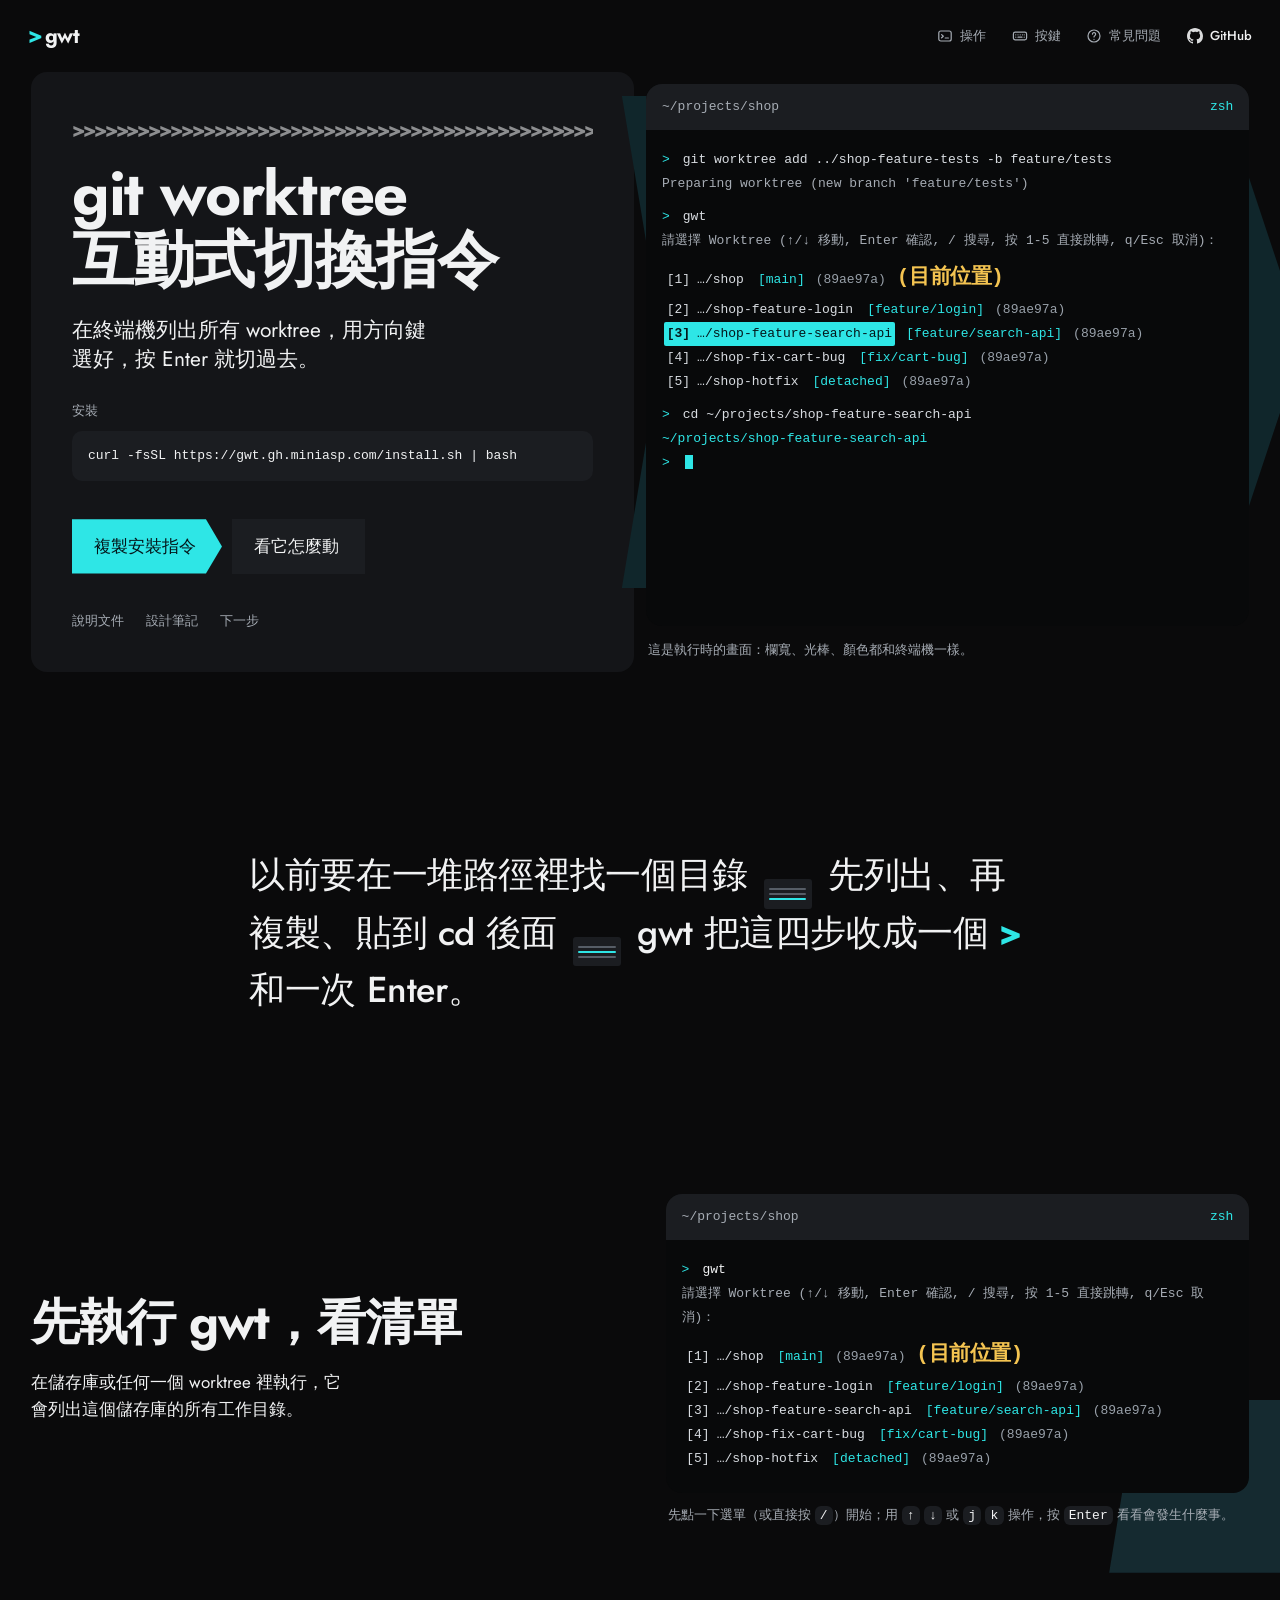
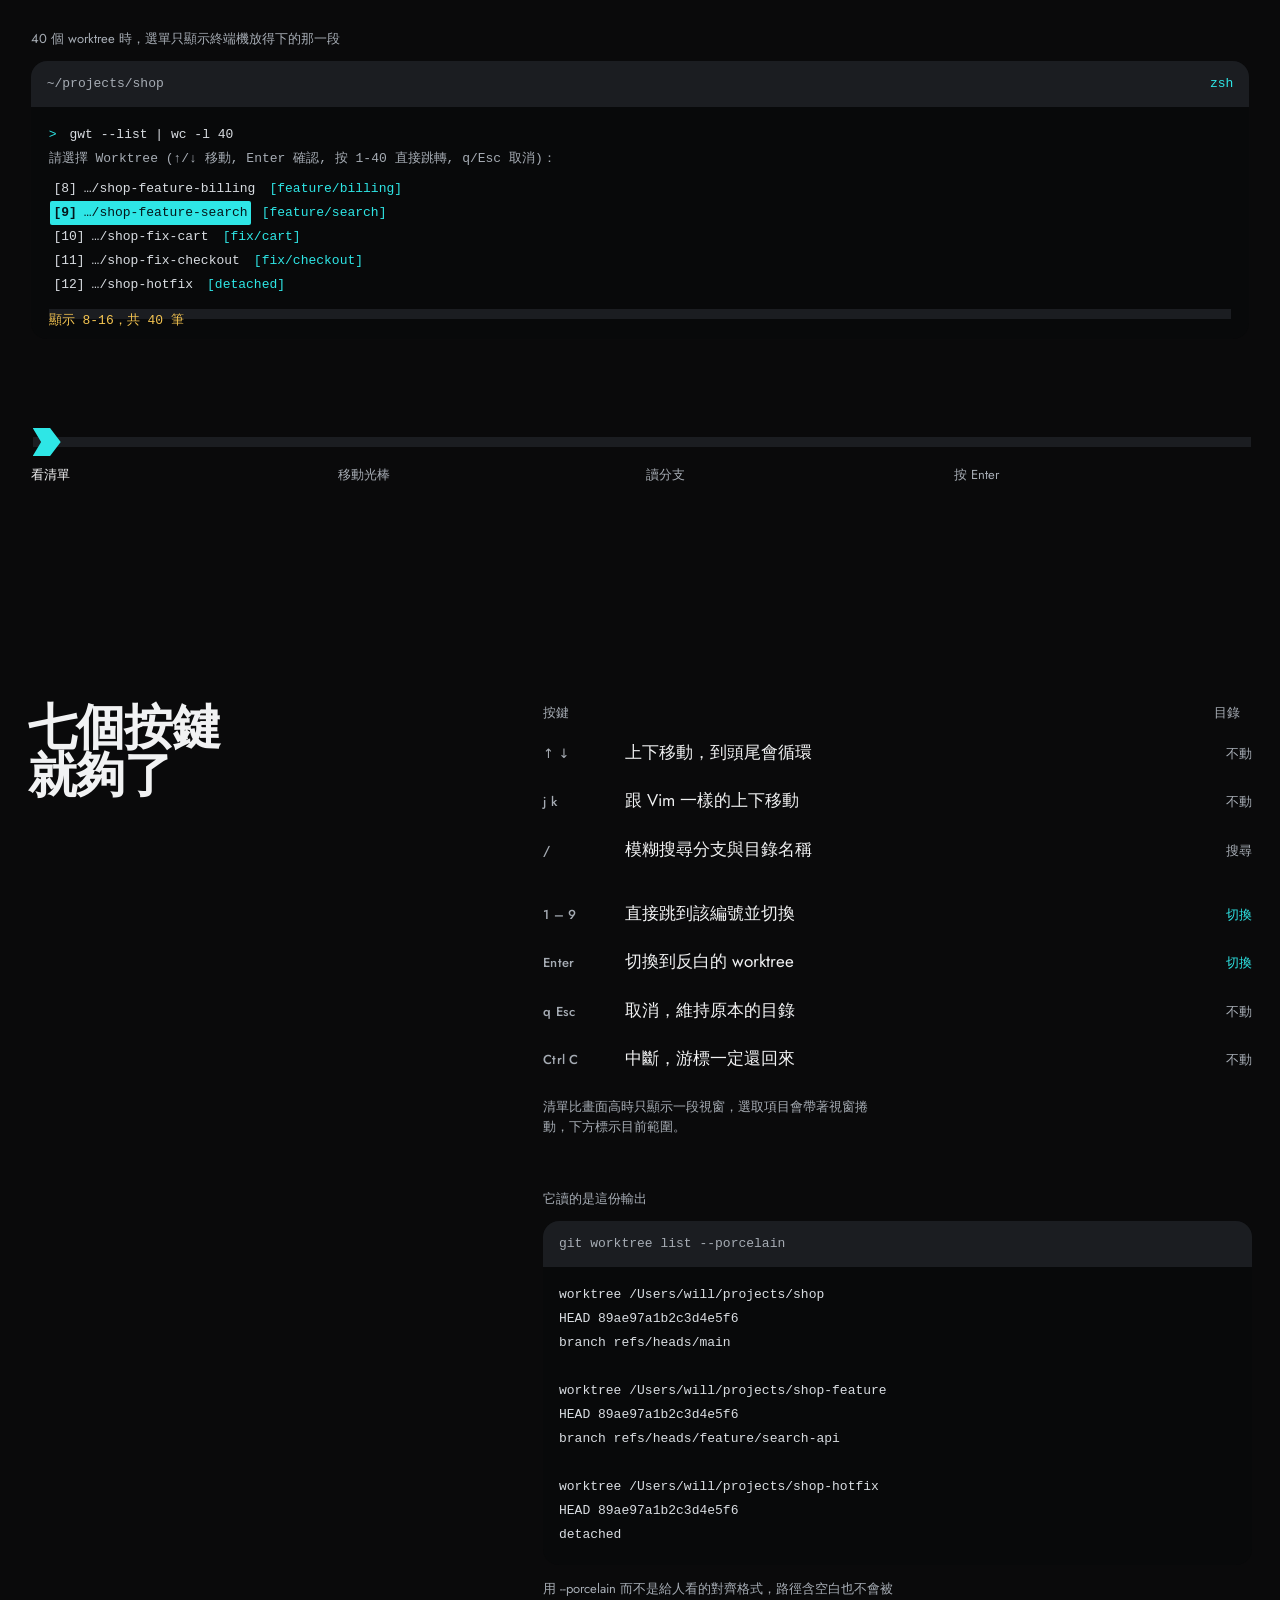
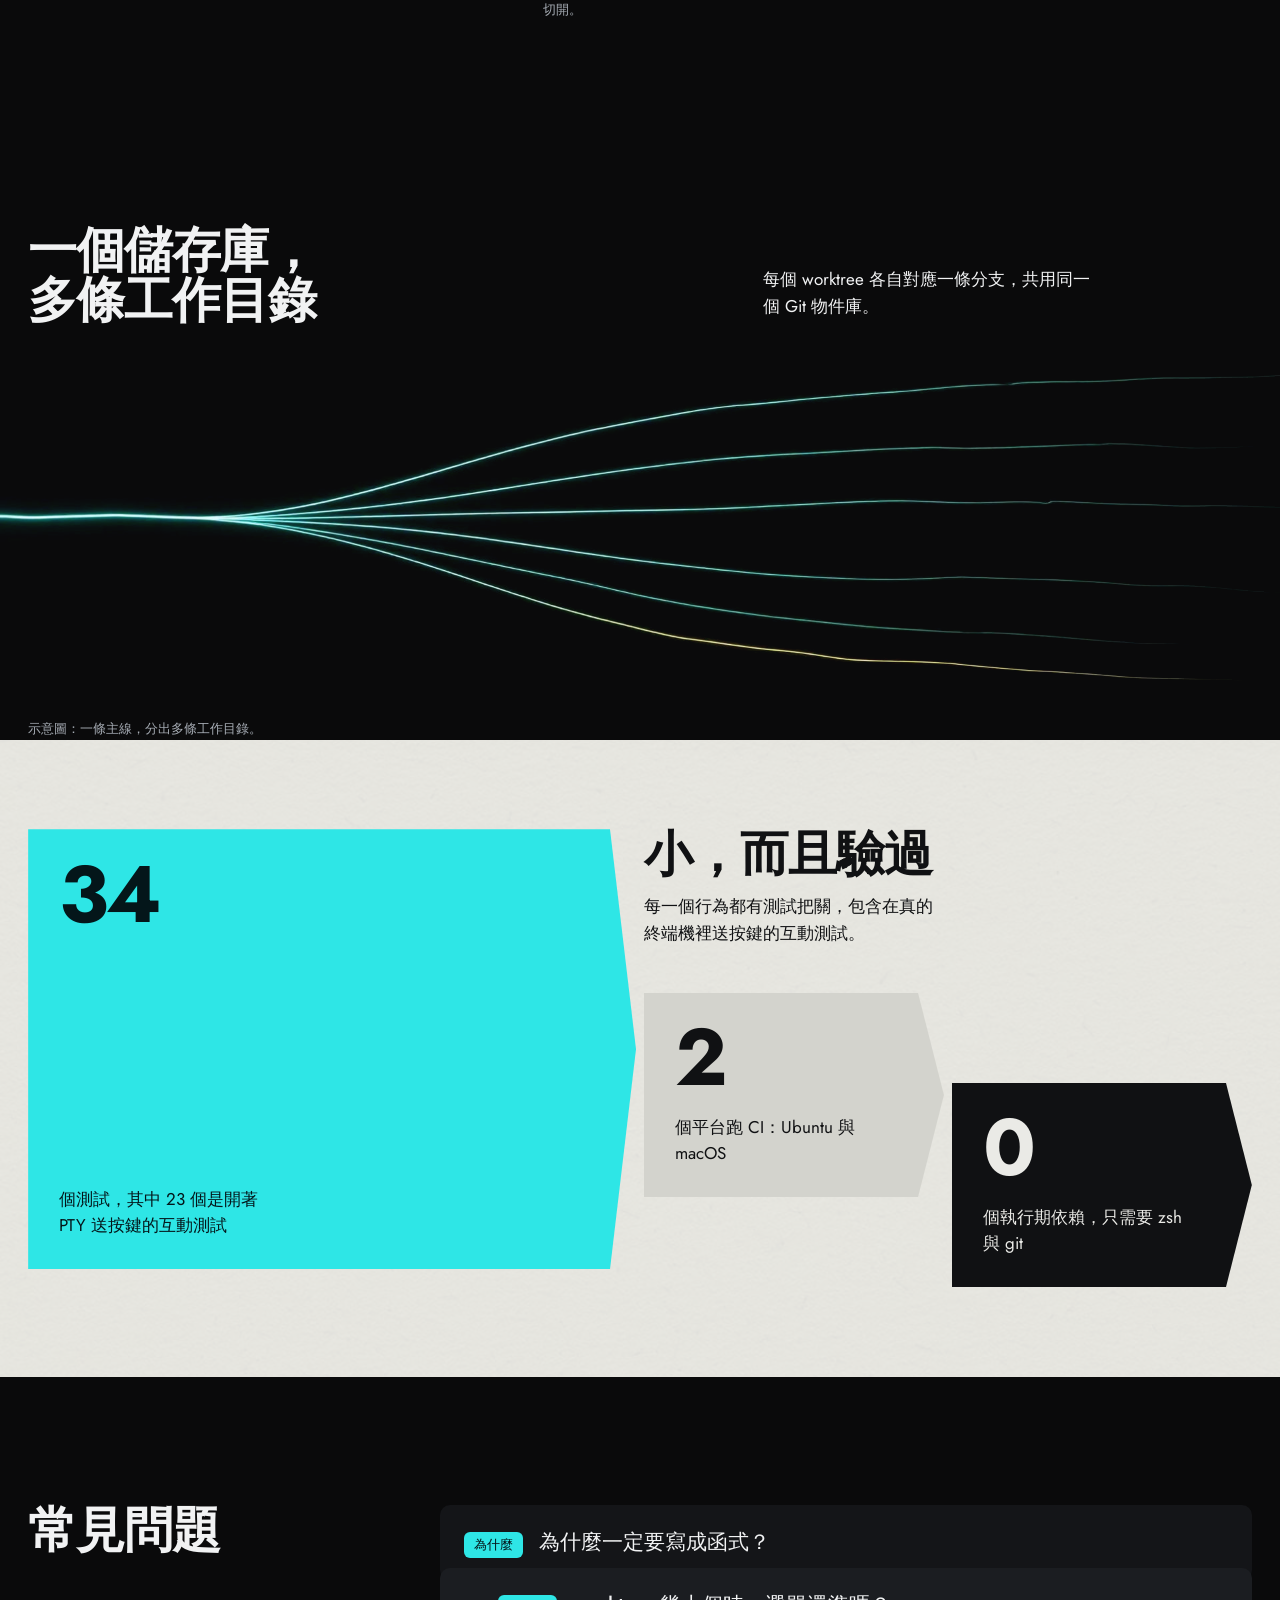
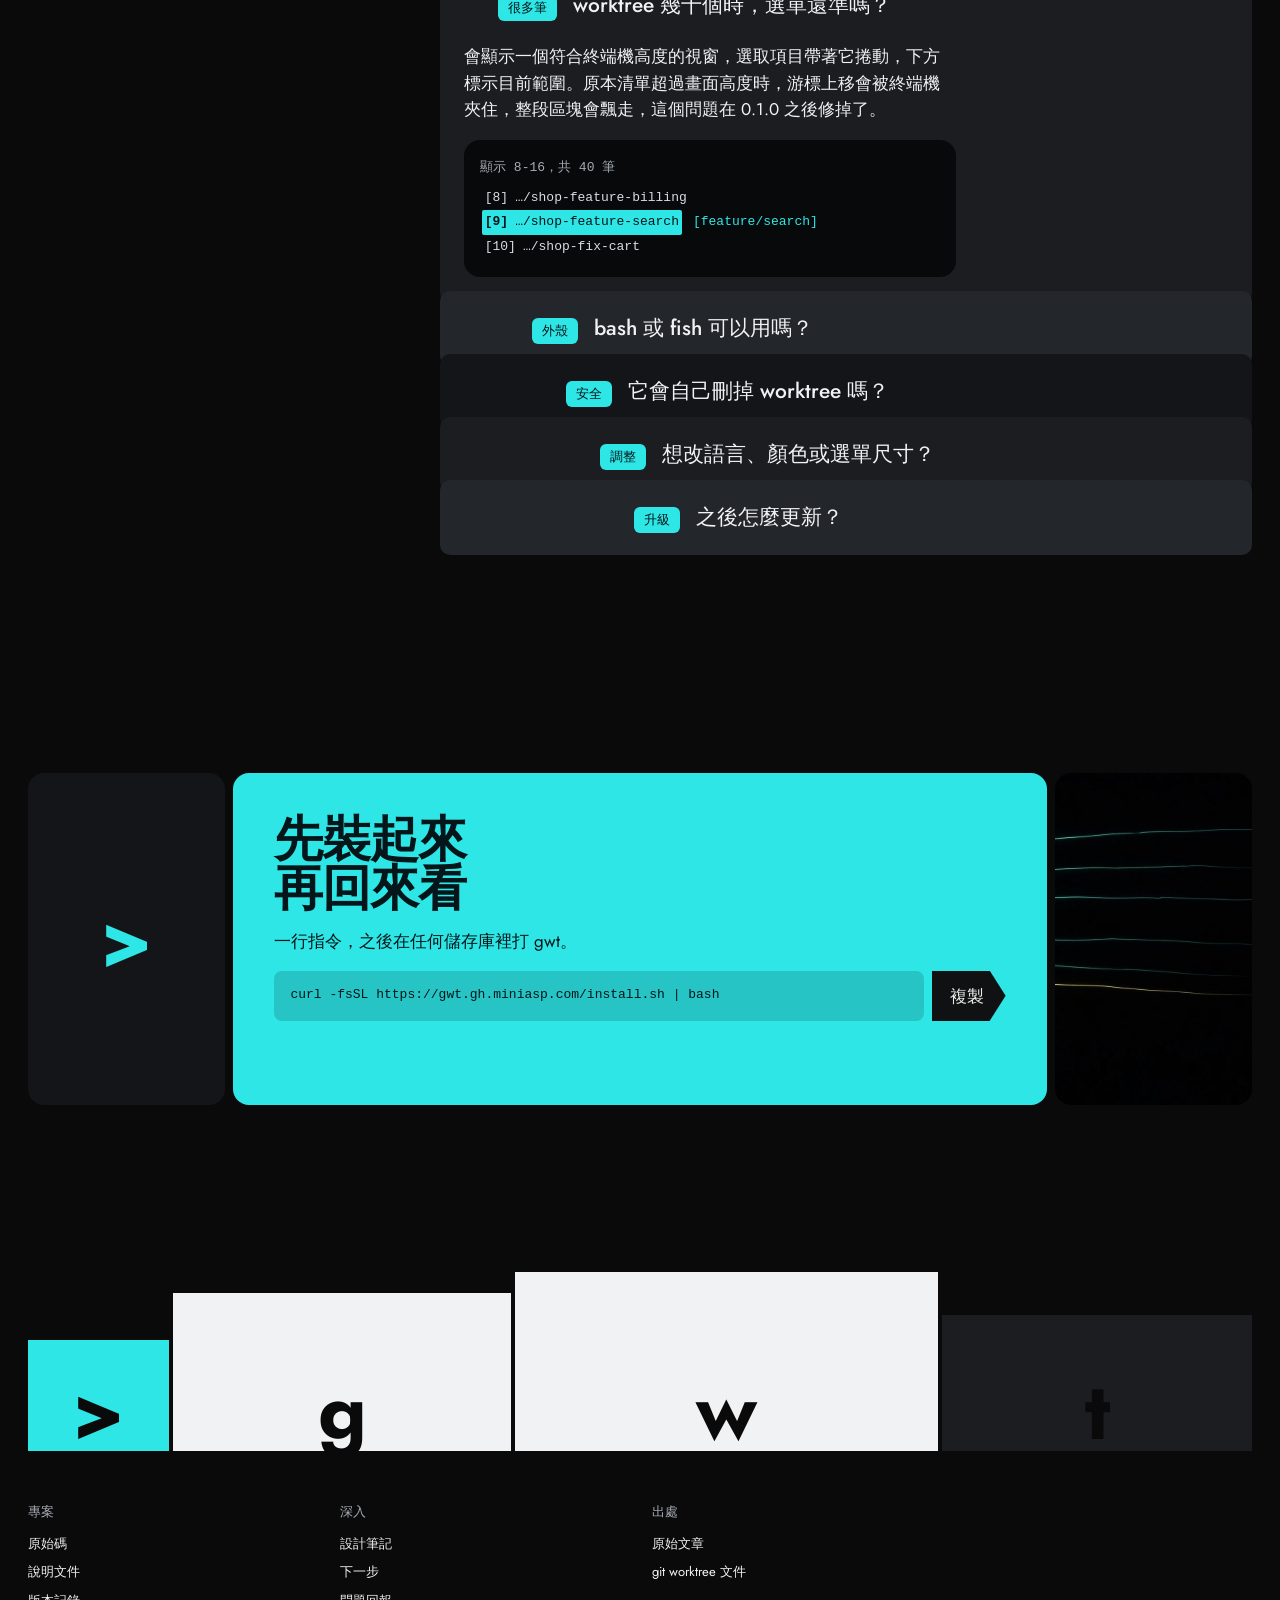
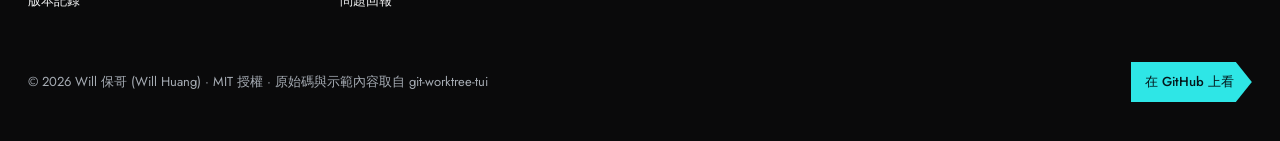
==== commit 89244811: "修正首頁示範選單完成後沒有消失 使用者回報「demo 壞了，不能用」。實際重現後發現完成畫面有兩個問題：  一、選單沒有真的隱藏  renderStage(3) 會設定 menu.hidden = t" ====
--- a/site/index.html
+++ b/site/index.html
@@ -187,10 +187,10 @@
           <p class="term-cmd"><span class="prompt">&gt;</span> gwt</p>
           <p class="term-hint" data-hint aria-live="polite">請選擇 Worktree (↑/↓ 移動, Enter 確認, / 搜尋, 按 1-5 直接跳轉, q/Esc 取消)：</p>
           <ol class="menu menu-live" id="live-menu" role="listbox" aria-label="示範的 worktree 清單" tabindex="0"></ol>
-          <p class="term-after" data-after hidden></p>
-        </div>
-      </div>
-      <p class="live-help">先點一下選單，用 <kbd>↑</kbd> <kbd>↓</kbd> 或 <kbd>j</kbd> <kbd>k</kbd> 操作，按 <kbd>/</kbd> 可以直接模糊搜尋，按 <kbd>Enter</kbd> 看看會發生什麼事。</p>
+          <p class="term-after" data-after role="status" tabindex="-1" hidden></p>
+        </div>
+      </div>
+      <p class="live-help">先點一下選單（或直接按 <kbd>/</kbd>）開始；用 <kbd>↑</kbd> <kbd>↓</kbd> 或 <kbd>j</kbd> <kbd>k</kbd> 操作，按 <kbd>Enter</kbd> 看看會發生什麼事。</p>
     </div>
 
     <div class="how-band">
--- a/site/assets/style.css
+++ b/site/assets/style.css
@@ -361,6 +361,8 @@
 .term-body .after { margin-top: 14px; }
 .term-body .after .dim { color: var(--muted); }
 .term-body .menu { display: block; margin: 6px 0 0; }
+/* hidden 屬性被上面的 display 蓋掉，完成畫面要明確關掉 */
+.term-body .menu[hidden] { display: none; }
 
 .term-cmd { color: var(--ink); }
 .prompt { color: var(--accent); margin-right: 0.4em; }
@@ -403,6 +405,8 @@
 
 .term-after { margin-top: 14px; color: var(--ink); }
 .term-after .dim { color: var(--muted); }
+.term-after .after-hint { margin-left: 1ch; color: var(--muted); font-size: var(--t-small); }
+.term-after:focus-visible { outline: 2px solid var(--accent); outline-offset: 4px; }
 
 .caret {
   display: inline-block;
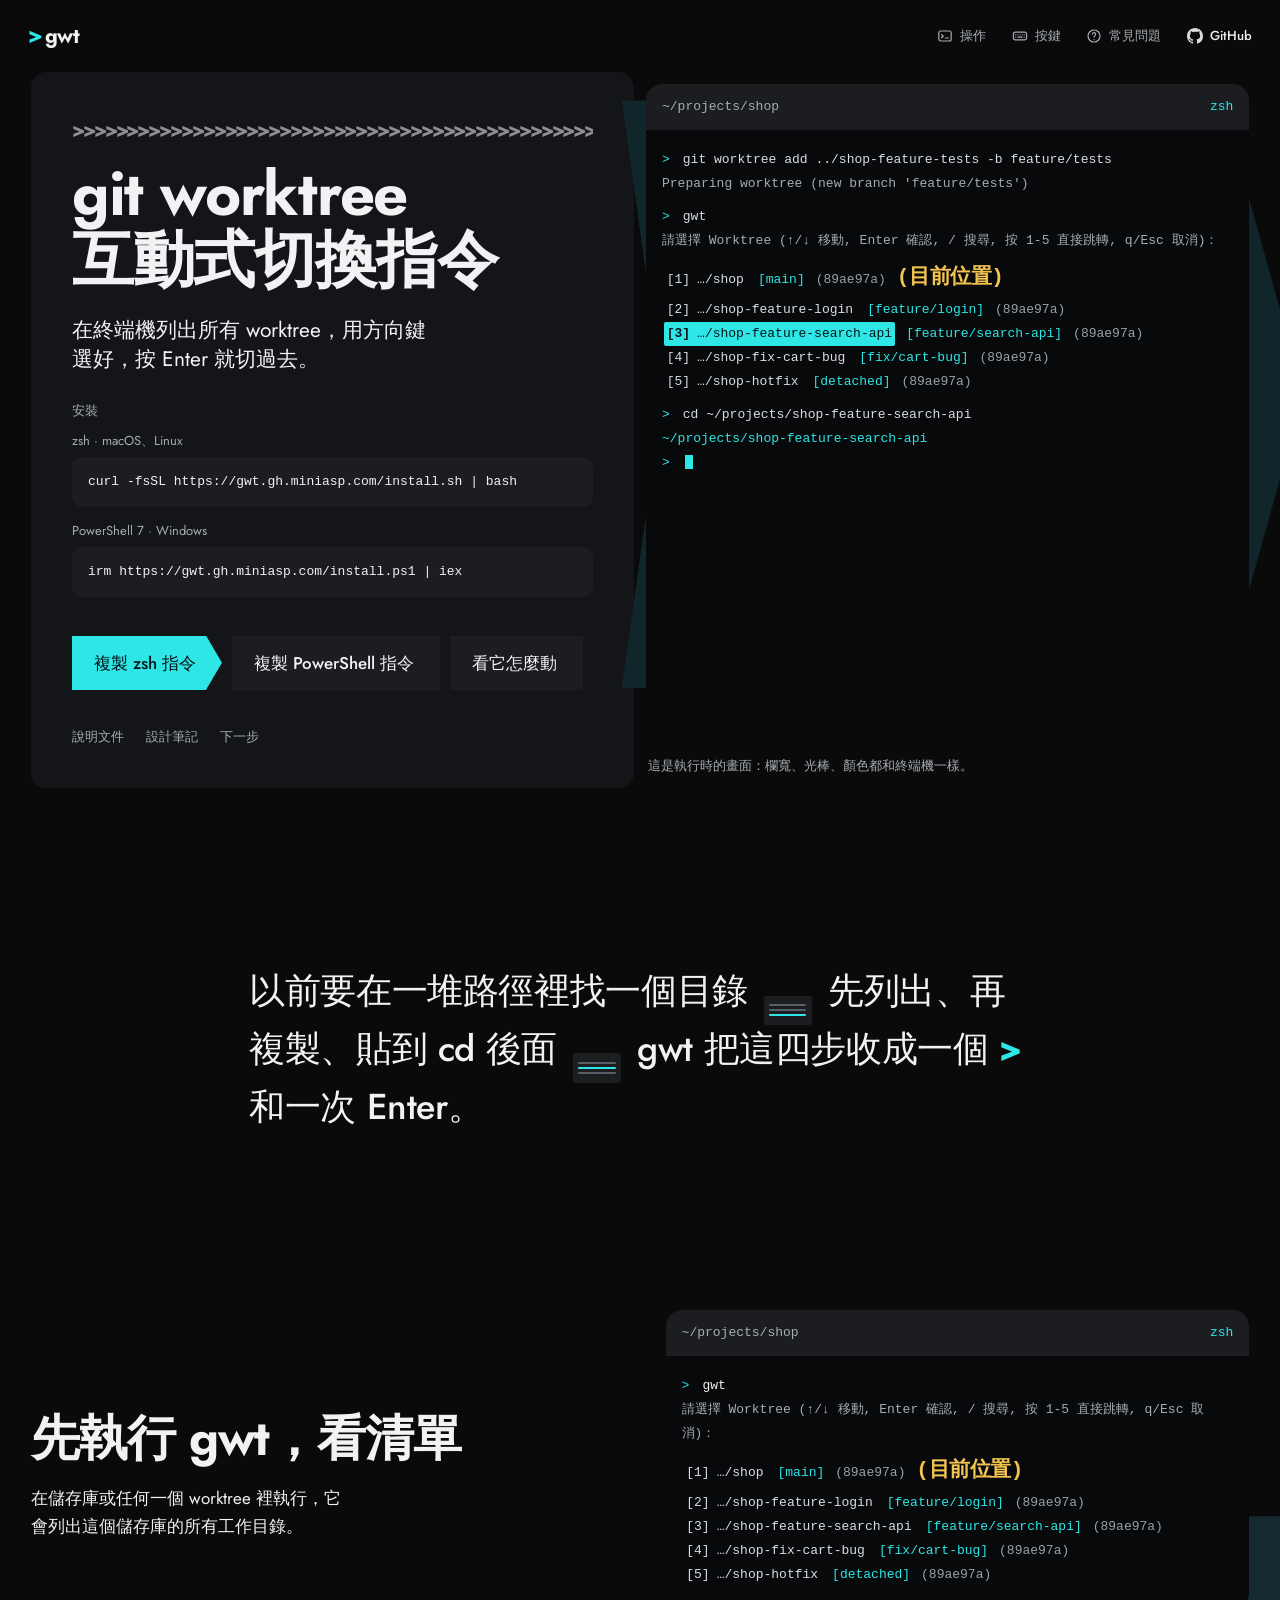
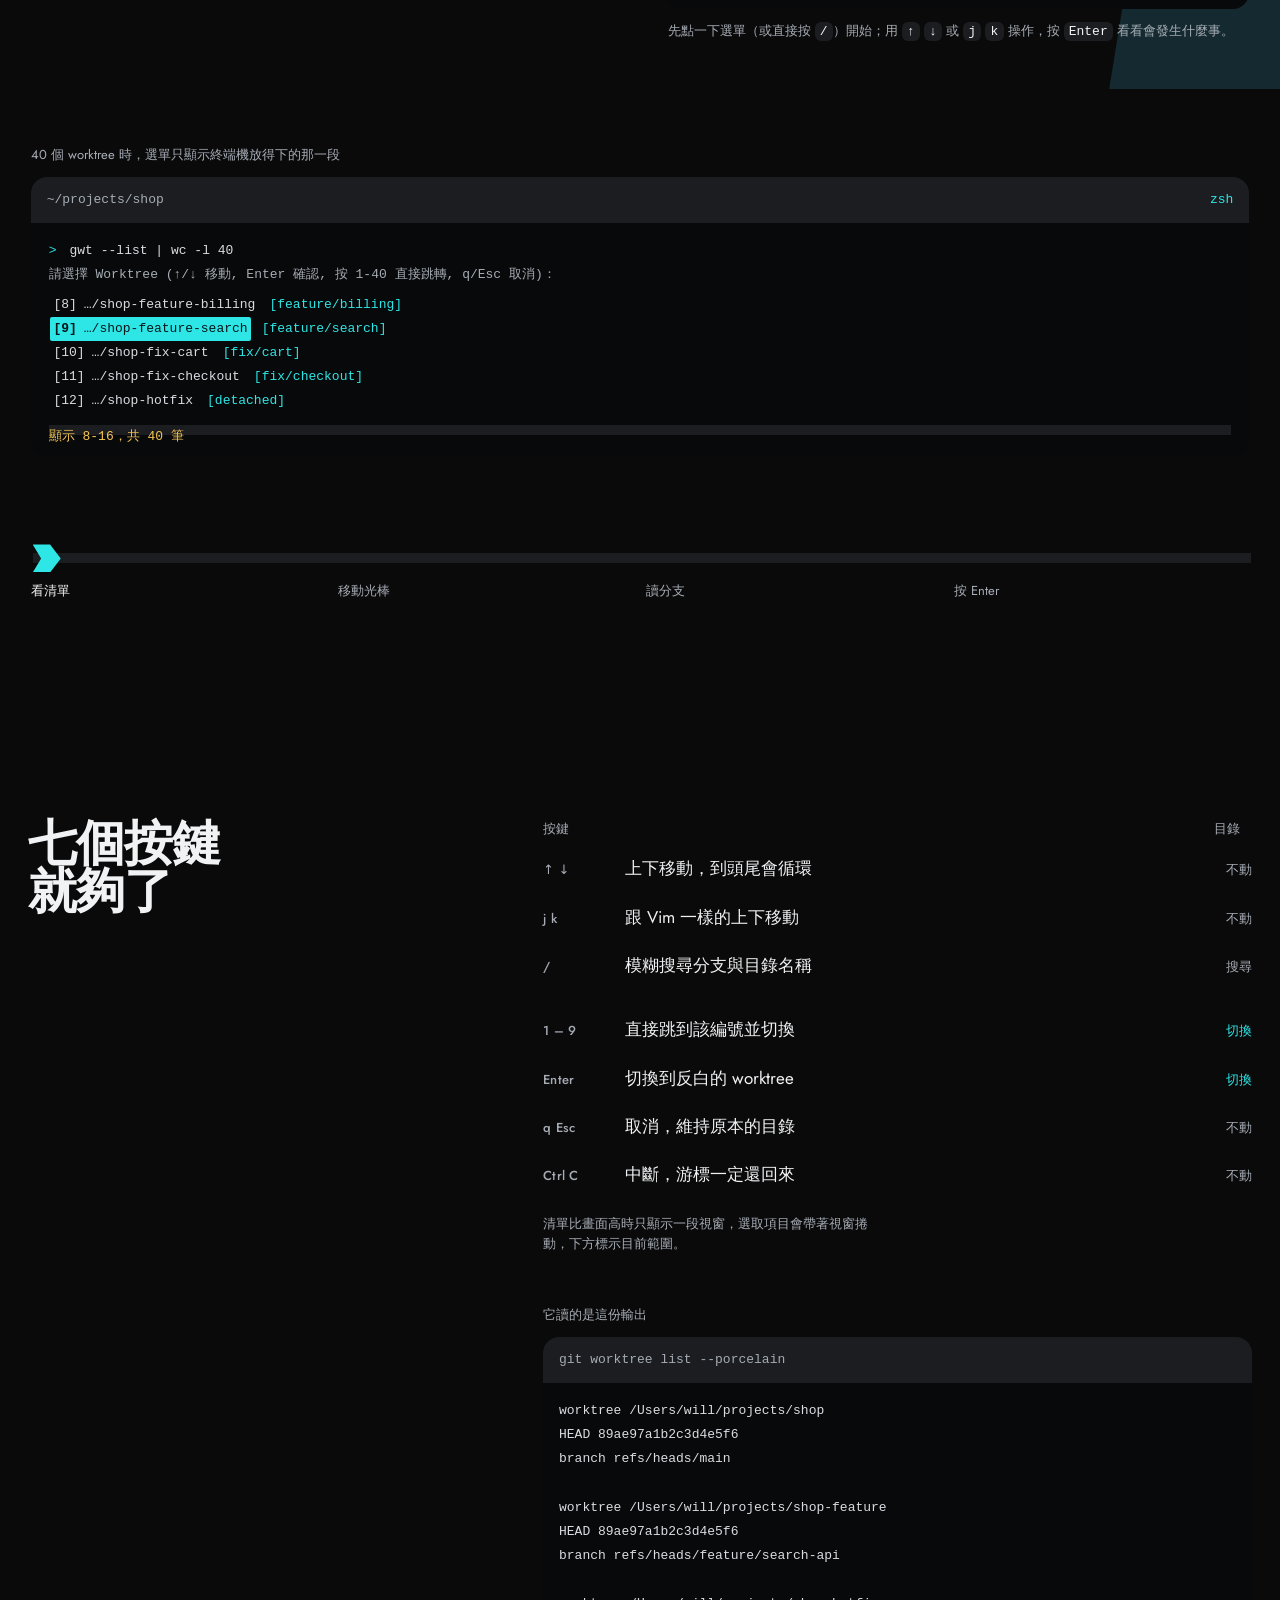
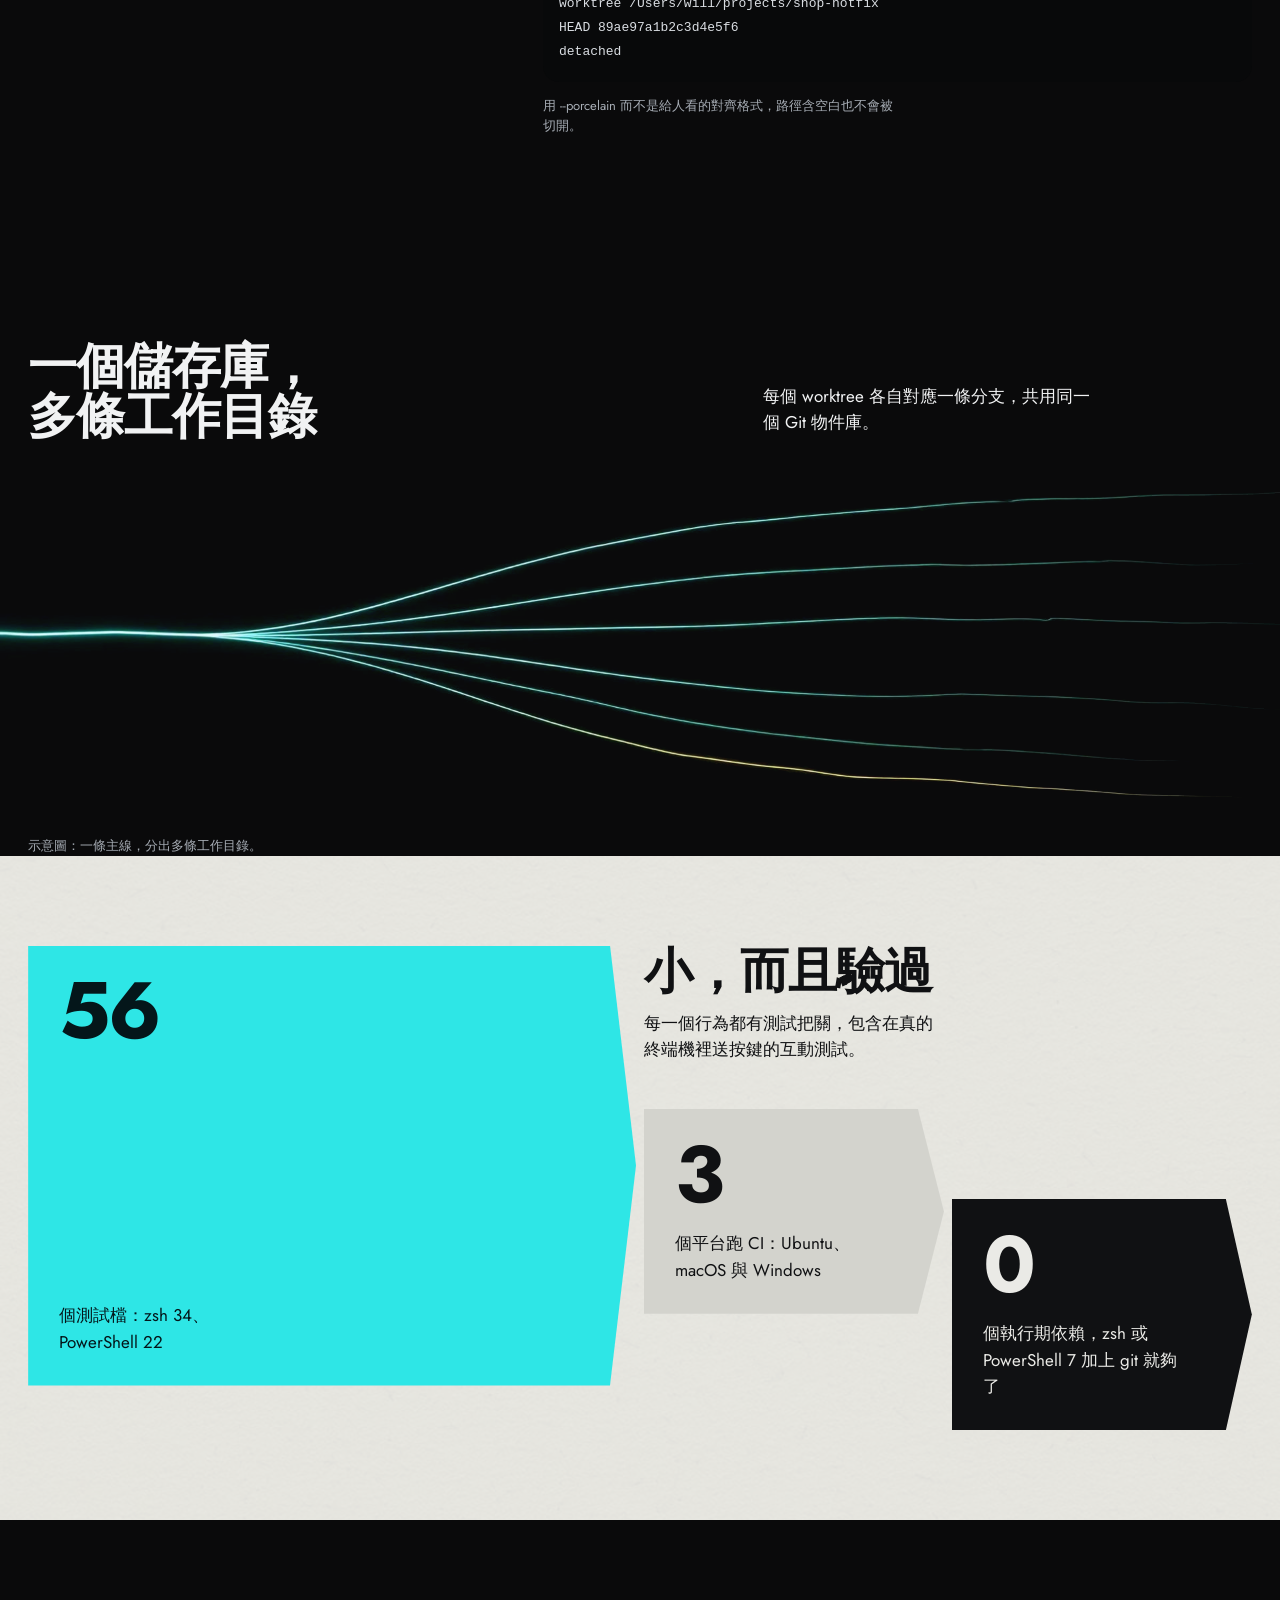
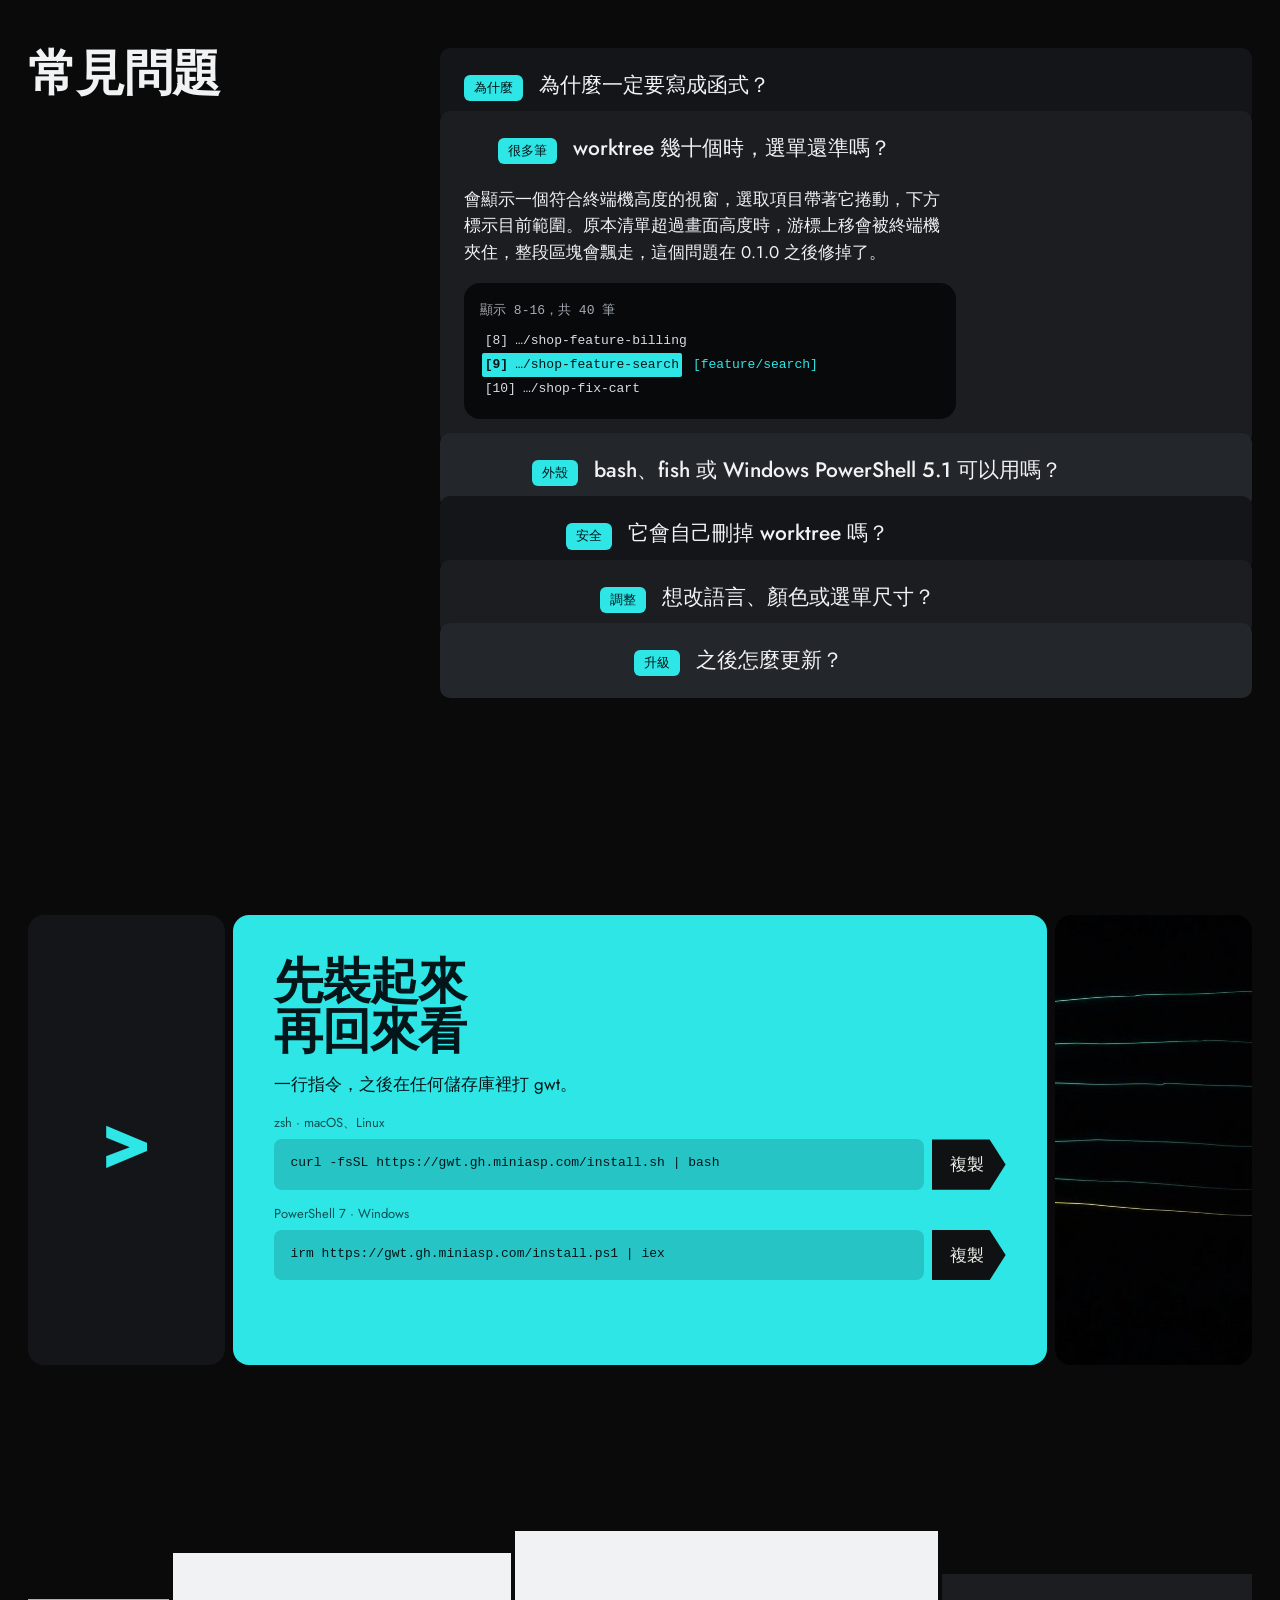
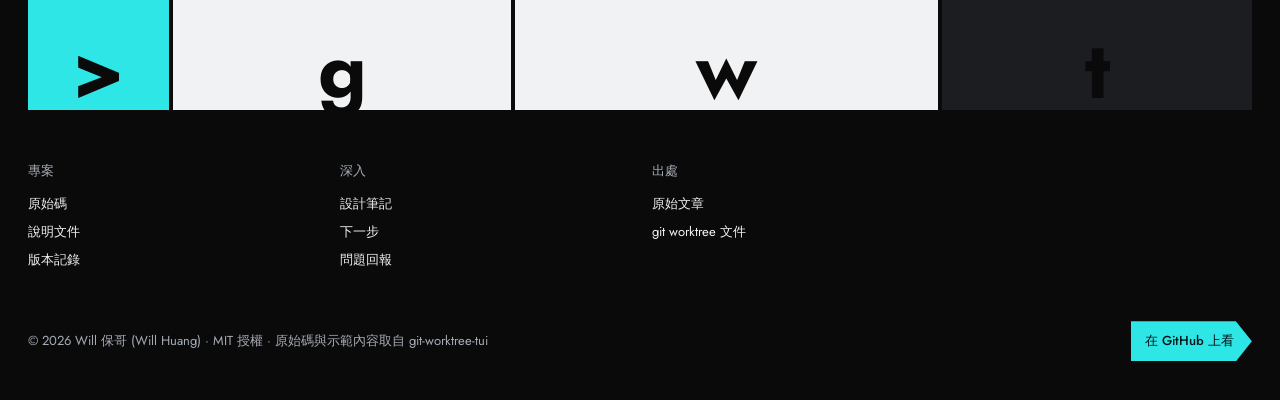
==== commit f9d02b12: "新增 PowerShell 7 版 gwt 與 install.ps1 一行安裝 新增 PowerShell 7（pwsh）版，行為、按鍵、設定項與結束碼都與 zsh 版對齊， 並提供 install" ====
--- a/site/index.html
+++ b/site/index.html
@@ -4,7 +4,7 @@
 <meta charset="utf-8">
 <meta name="viewport" content="width=device-width, initial-scale=1">
 <title>gwt — git worktree 的互動式切換指令</title>
-<meta name="description" content="在終端機列出所有 Git worktree，用方向鍵或 j、k 選好，按 / 模糊搜尋分支與目錄，Enter 直接切換目錄。zsh 函式，只依賴 zsh 與 git。">
+<meta name="description" content="在終端機列出所有 Git worktree，用方向鍵或 j、k 選好，按 / 模糊搜尋分支與目錄，Enter 直接切換目錄。有 zsh 與 PowerShell 7 兩個版本，只依賴 shell 與 git。">
 <meta property="og:title" content="gwt — git worktree 的互動式切換指令">
 <meta property="og:description" content="在終端機列出所有 Git worktree，用方向鍵或 j、k 選好，按 / 模糊搜尋，Enter 直接切換目錄。">
 <meta name="author" content="Will 保哥 (Will Huang)">
@@ -40,8 +40,8 @@
   "name": "gwt",
   "alternateName": "git-worktree-tui",
   "applicationCategory": "DeveloperApplication",
-  "operatingSystem": "macOS, Linux",
-  "description": "在終端機列出所有 Git worktree，用方向鍵或 j、k 選好，按 / 模糊搜尋分支與目錄，按 Enter 直接切換目錄的 zsh 函式。只依賴 zsh 與 git。",
+  "operatingSystem": "macOS, Linux, Windows",
+  "description": "在終端機列出所有 Git worktree，用方向鍵或 j、k 選好，按 / 模糊搜尋分支與目錄，按 Enter 直接切換目錄的 zsh 與 PowerShell 7 函式。只依賴 shell 與 git。",
   "url": "https://gwt.gh.miniasp.com/",
   "codeRepository": "https://github.com/doggy8088/git-worktree-tui",
   "license": "https://github.com/doggy8088/git-worktree-tui/blob/main/LICENSE",
@@ -115,12 +115,16 @@
         <p class="lead">在終端機列出所有 worktree，用方向鍵<span class="nb">選好</span>，按 Enter 就切過去。</p>
         <div class="install-block">
           <p class="install-name">安裝</p>
+          <p class="install-os">zsh · macOS、Linux</p>
           <pre class="install-code"><code>curl -fsSL https://gwt.gh.miniasp.com/install.sh | bash</code></pre>
+          <p class="install-os">PowerShell 7 · Windows</p>
+          <pre class="install-code"><code>irm https://gwt.gh.miniasp.com/install.ps1 | iex</code></pre>
         </div>
       </div>
       <div class="hero-foot">
         <div class="actions">
-          <button class="btn" type="button" data-copy="curl -fsSL https://gwt.gh.miniasp.com/install.sh | bash">複製安裝指令</button>
+          <button class="btn" type="button" data-copy="curl -fsSL https://gwt.gh.miniasp.com/install.sh | bash">複製 zsh 指令</button>
+          <button class="btn btn-quiet" type="button" data-copy="irm https://gwt.gh.miniasp.com/install.ps1 | iex">複製 PowerShell 指令</button>
           <a class="btn btn-quiet" href="#how">看它怎麼動</a>
         </div>
         <p class="copy-state" role="status" data-copy-state></p>
@@ -282,16 +286,16 @@
     </div>
     <div class="tiles">
       <div class="tile tile-accent">
-        <p class="tile-num">34</p>
-        <p class="tile-cap">個測試，其中 23 個是開著 PTY 送按鍵的互動測試</p>
+        <p class="tile-num">56</p>
+        <p class="tile-cap">個測試檔：zsh 34、PowerShell 22</p>
       </div>
       <div class="tile tile-paper">
-        <p class="tile-num">2</p>
-        <p class="tile-cap">個平台跑 CI：Ubuntu 與 macOS</p>
+        <p class="tile-num">3</p>
+        <p class="tile-cap">個平台跑 CI：Ubuntu、macOS 與 Windows</p>
       </div>
       <div class="tile tile-ink">
         <p class="tile-num">0</p>
-        <p class="tile-cap">個執行期依賴，只需要 zsh 與 git</p>
+        <p class="tile-cap">個執行期依賴，zsh 或 PowerShell 7 加上 git 就夠了</p>
       </div>
     </div>
   </section>
@@ -306,7 +310,7 @@
           <span class="q">為什麼一定要寫成函式？</span>
         </button>
         <div class="card-body" id="a1" role="region" aria-labelledby="q1" hidden>
-          <p>獨立腳本跑在子處理序裡，它的 <code>cd</code> 只會影響自己，結束後你的終端機還在原地。只有載入目前 shell 的函式能改變工作目錄，所以 gwt 是一個被 <code>source</code> 的函式，不是執行檔。</p>
+          <p>獨立腳本跑在子處理序裡，它的 <code>cd</code> 只會影響自己，結束後你的終端機還在原地。只有載入目前 shell 的函式能改變工作目錄，所以 gwt 是一個被 <code>source</code> 的函式，不是執行檔（PowerShell 版則是用 <code>Import-Module</code> 載入的模組）。</p>
         </div>
       </article>
 
@@ -333,10 +337,10 @@
       <article class="card-faq">
         <button type="button" class="card-head" aria-expanded="false" aria-controls="a3" id="q3">
           <span class="tab">外殼</span>
-          <span class="q">bash 或 fish 可以用嗎？</span>
+          <span class="q">bash、fish 或 Windows PowerShell 5.1 可以用嗎？</span>
         </button>
         <div class="card-body" id="a3" role="region" aria-labelledby="q3" hidden>
-          <p>目前只支援 zsh，因為用到 <code>read -k</code> 與從 1 起算的陣列索引。改寫成 bash 要換成 <code>read -n 1</code> 並重測游標行為，這件事在待辦清單上。</p>
+          <p>目前支援 zsh 與 PowerShell 7（<code>pwsh</code>），其他都還不行。zsh 版用到 <code>read -k</code> 與從 1 起算的陣列索引，改寫成 bash 要換成 <code>read -n 1</code> 並重測游標行為，這件事在待辦清單上。PowerShell 版只支援 PowerShell 7，Windows 內建的 Windows PowerShell 5.1 不支援；在它裡面執行安裝腳本只會提醒你改用 <code>pwsh</code>，不會裝任何東西。</p>
         </div>
       </article>
 
@@ -356,7 +360,7 @@
           <span class="q">想改語言、顏色或選單尺寸？</span>
         </button>
         <div class="card-body" id="a5" role="region" aria-labelledby="q5" hidden>
-          <p>設定都是環境變數：<code>GWT_LANG</code> 換中英文、<code>GWT_NO_COLOR</code> 關顏色、<code>GWT_WIDTH</code> 與 <code>GWT_HEIGHT</code> 指定選單尺寸、<code>GWT_CLEAR_ON_EXIT</code> 決定選完要不要擦掉選單、<code>GWT_DIGIT_TIMEOUT</code> 調整多位數編號的等待時間。</p>
+          <p>設定都是環境變數：<code>GWT_LANG</code> 換中英文、<code>GWT_NO_COLOR</code> 關顏色、<code>GWT_WIDTH</code> 與 <code>GWT_HEIGHT</code> 指定選單尺寸、<code>GWT_CLEAR_ON_EXIT</code> 決定選完要不要擦掉選單、<code>GWT_DIGIT_TIMEOUT</code> 調整多位數編號的等待時間。PowerShell 用 <code>$env:GWT_LANG = 'en'</code> 這樣的寫法設定。</p>
         </div>
       </article>
 
@@ -366,7 +370,8 @@
           <span class="q">之後怎麼更新？</span>
         </button>
         <div class="card-body" id="a6" role="region" aria-labelledby="q6" hidden>
-          <p>再跑一次安裝腳本就是最新版——它會抓最新的 release，換掉 <code>~/.zsh/gwt.zsh</code>，<code>.zshrc</code> 不必再動。要固定版本就在指令後面加 <code>--version v0.1.0</code>。</p>
+          <p>zsh：再跑一次安裝腳本就是最新版——它會抓最新的 release，換掉 <code>~/.zsh/gwt.zsh</code>，<code>.zshrc</code> 不必再動。要固定版本就在指令後面加 <code>--version v0.1.0</code>。</p>
+          <p>PowerShell：同樣再跑一次 <code>irm https://gwt.gh.miniasp.com/install.ps1 | iex</code>，它會換掉 <code>~\.gwt\gwt.psm1</code>，profile 不必再動。要固定版本就改跑 <code>&amp; ([scriptblock]::Create((irm https://gwt.gh.miniasp.com/install.ps1))) -Version vX.Y.Z</code>；移除則把最後的參數換成 <code>-Uninstall</code>。</p>
         </div>
       </article>
 
@@ -378,9 +383,21 @@
     <div class="tile-main">
       <h2 id="close-title">先裝起來<br>再回來看</h2>
       <p class="close-say">一行指令，之後在任何儲存庫裡打 gwt。</p>
-      <div class="install">
-        <code class="install-cmd">curl -fsSL https://gwt.gh.miniasp.com/install.sh | bash</code>
-        <button class="btn btn-dark" type="button" data-copy="curl -fsSL https://gwt.gh.miniasp.com/install.sh | bash">複製</button>
+      <div class="install-stack">
+        <div class="install-set">
+          <p class="install-os">zsh · macOS、Linux</p>
+          <div class="install">
+            <code class="install-cmd">curl -fsSL https://gwt.gh.miniasp.com/install.sh | bash</code>
+            <button class="btn btn-dark" type="button" data-copy="curl -fsSL https://gwt.gh.miniasp.com/install.sh | bash">複製</button>
+          </div>
+        </div>
+        <div class="install-set">
+          <p class="install-os">PowerShell 7 · Windows</p>
+          <div class="install">
+            <code class="install-cmd">irm https://gwt.gh.miniasp.com/install.ps1 | iex</code>
+            <button class="btn btn-dark" type="button" data-copy="irm https://gwt.gh.miniasp.com/install.ps1 | iex">複製</button>
+          </div>
+        </div>
       </div>
       <p class="copy-state" role="status" data-copy-state></p>
     </div>
--- a/site/assets/style.css
+++ b/site/assets/style.css
@@ -269,6 +269,14 @@
   overflow-wrap: anywhere;
 }
 
+/* 每條安裝指令前的小標籤（zsh · macOS、Linux / PowerShell 7 · Windows） */
+.install-os {
+  font-size: var(--t-small);
+  color: var(--muted);
+  margin: 14px 0 6px;
+}
+.install-name + .install-os { margin-top: 0; }
+
 .actions { display: flex; flex-wrap: wrap; gap: 10px; }
 
 .copy-state {
@@ -828,7 +836,8 @@
 .card-body { padding: 0 24px 26px; max-width: 54ch; font-size: var(--t-body); }
 .card-body[hidden] { display: none; }
 .card-body p + .term-mini { margin-top: 18px; }
-.card-body code { background: #0d0e10; color: var(--ink); }
+.card-body code { background: #0d0e10; color: var(--ink); overflow-wrap: anywhere; }
+.card-body p + p { margin-top: 12px; }
 
 /* --- 結尾 ----------------------------------------------------------------- */
 
@@ -862,6 +871,10 @@
 }
 
 .close-say { max-width: 32ch; }
+
+.install-stack { display: flex; flex-direction: column; gap: 14px; }
+.install-set { display: flex; flex-direction: column; gap: 6px; }
+.close .install-os { margin: 0; color: var(--accent-ink); opacity: 0.72; }
 
 .install { display: flex; flex-wrap: wrap; gap: 8px; align-items: stretch; }
 
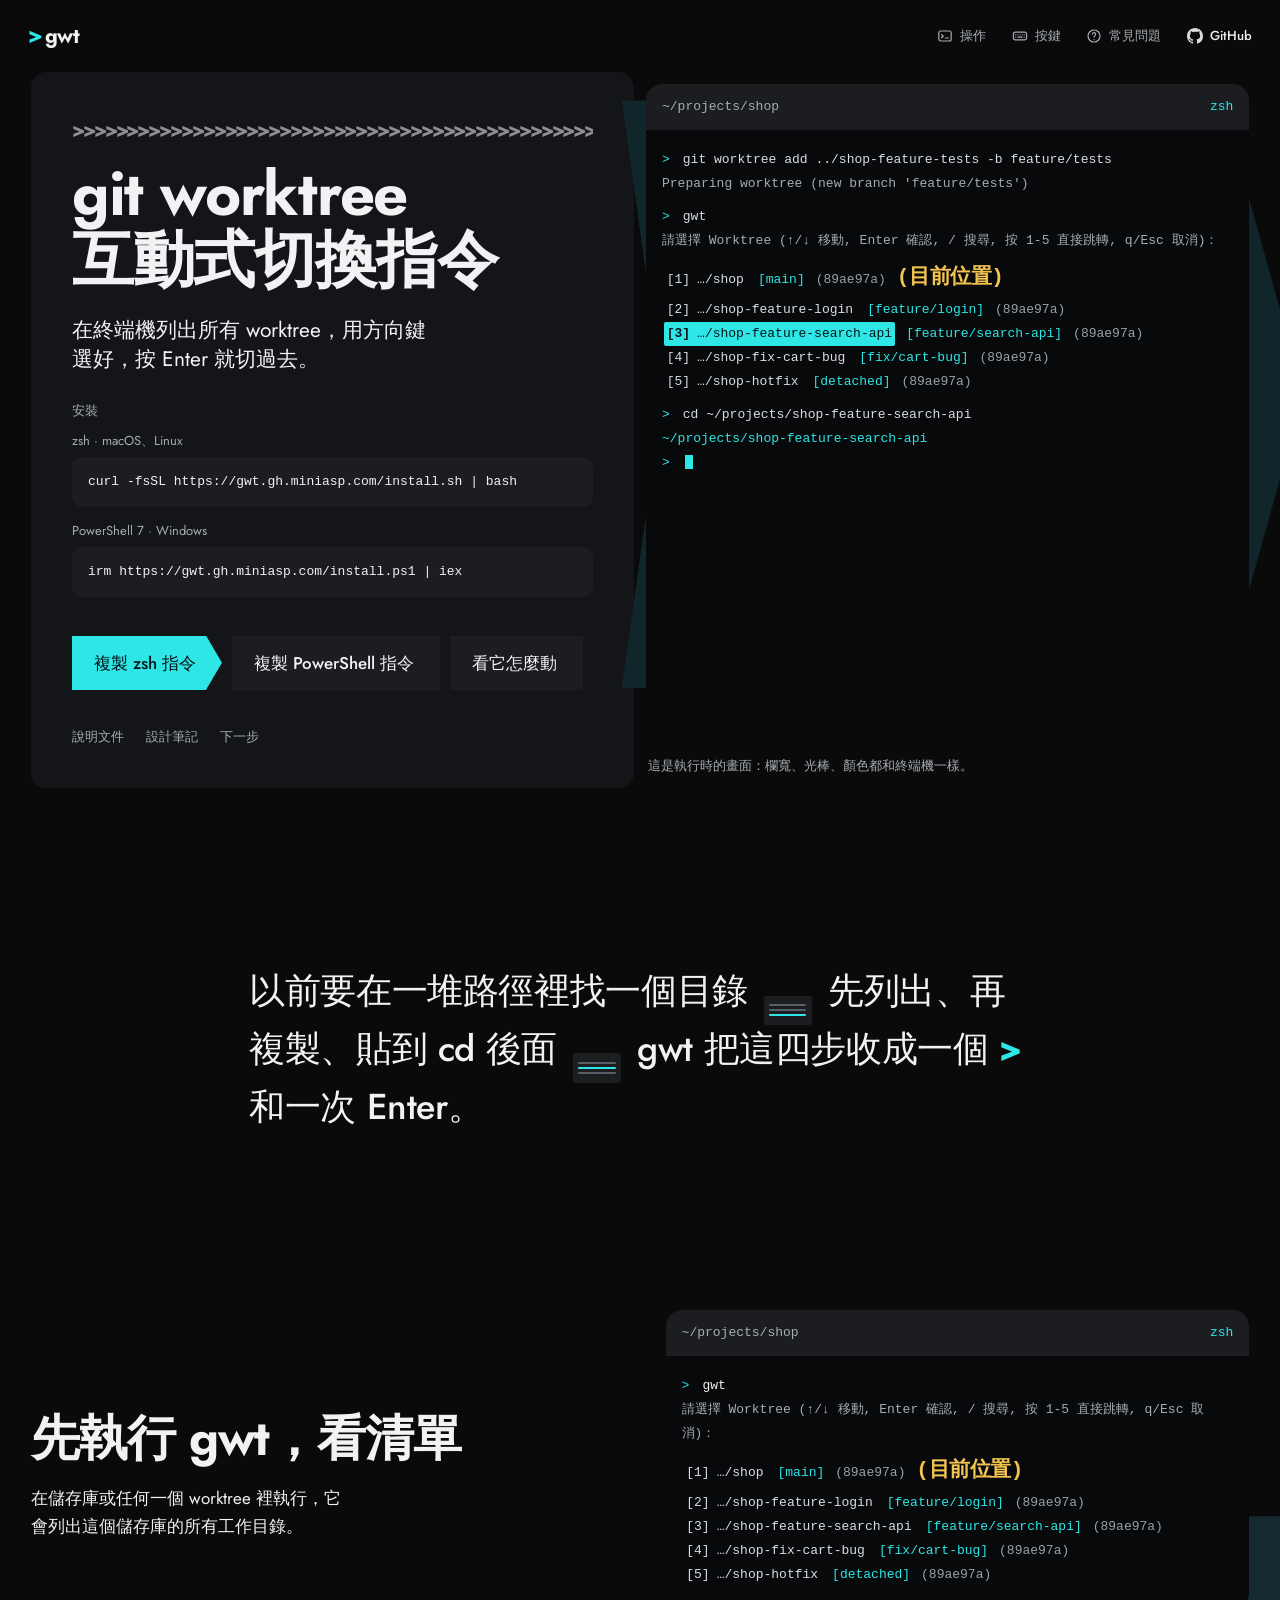
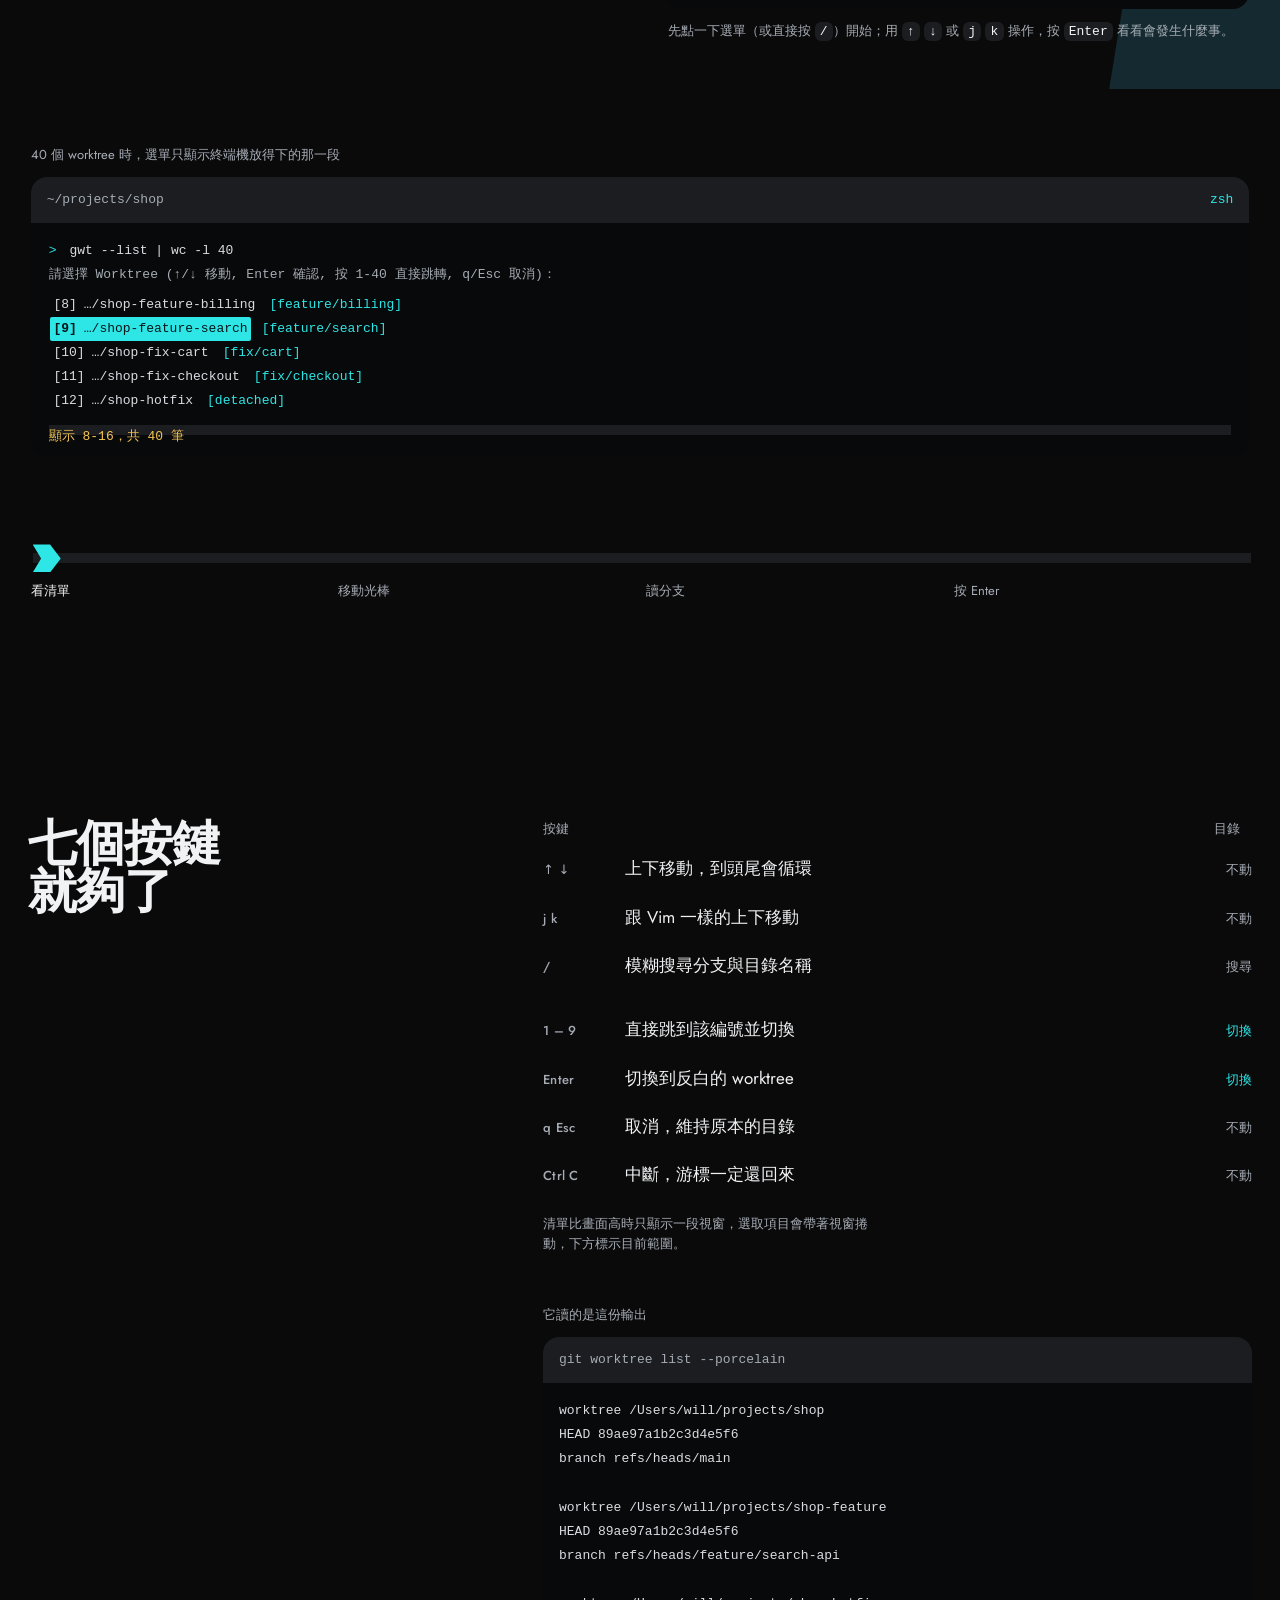
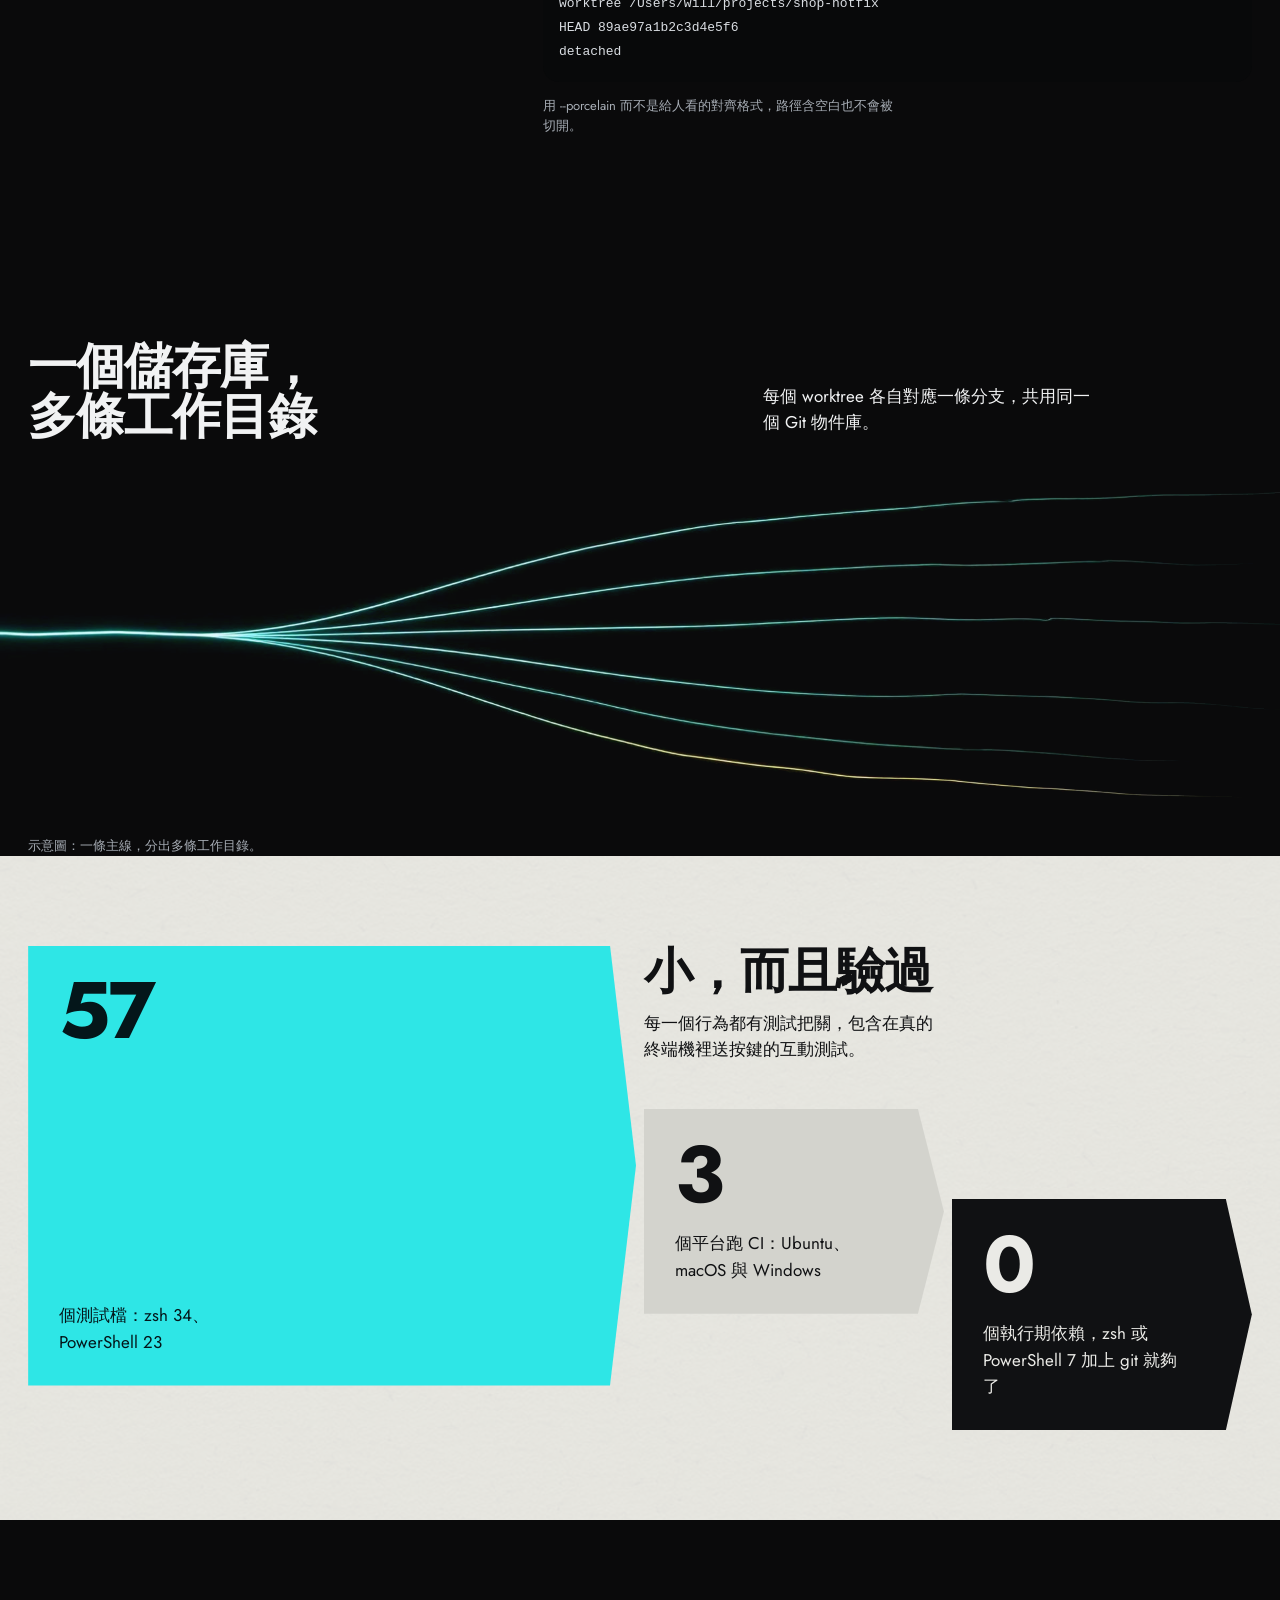
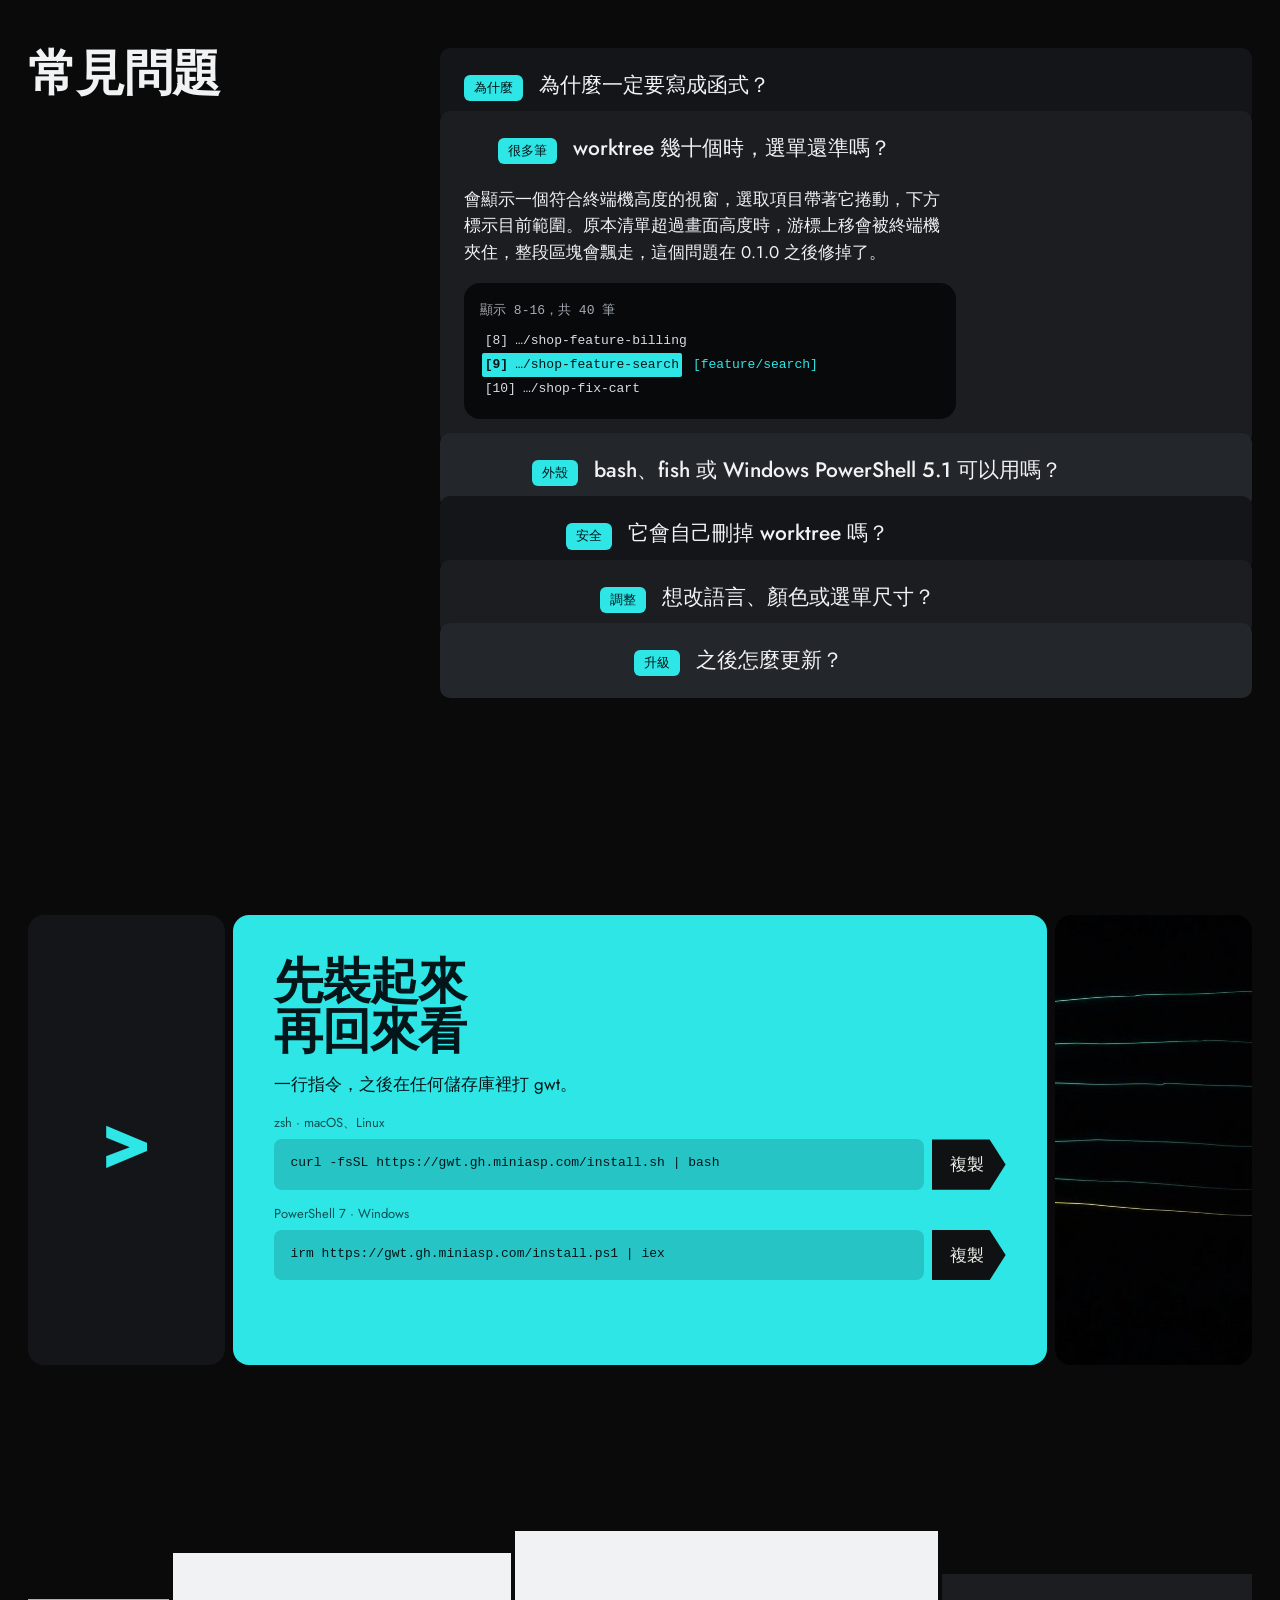
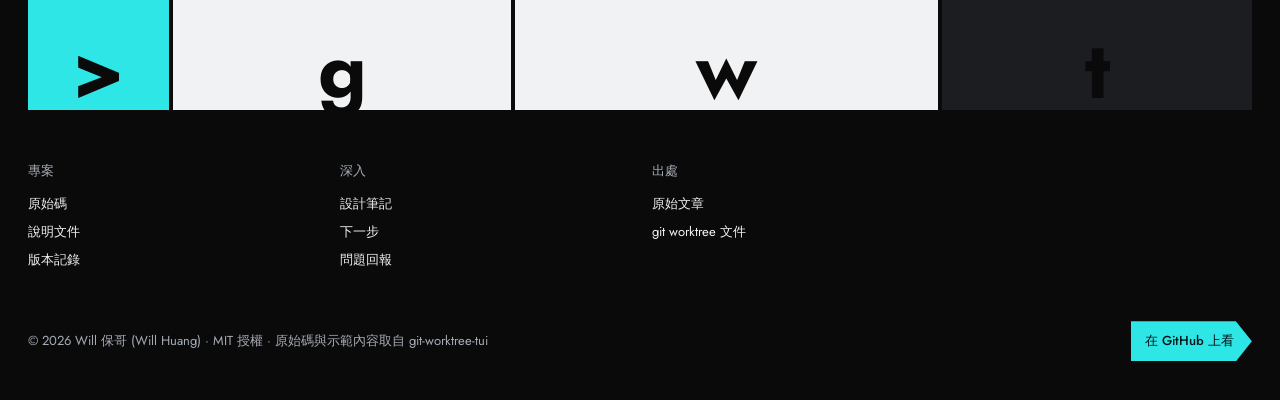
==== commit 3075cd03: "修正 PR #1 code review 找到的八個問題，補上 install.ps1 的測試 Copilot 與 Codex 對 PR #1 共留下 8 則行內意見。逐一對照程式碼後都成立；先為每一" ====
--- a/site/index.html
+++ b/site/index.html
@@ -286,8 +286,8 @@
     </div>
     <div class="tiles">
       <div class="tile tile-accent">
-        <p class="tile-num">56</p>
-        <p class="tile-cap">個測試檔：zsh 34、PowerShell 22</p>
+        <p class="tile-num">57</p>
+        <p class="tile-cap">個測試檔：zsh 34、PowerShell 23</p>
       </div>
       <div class="tile tile-paper">
         <p class="tile-num">3</p>
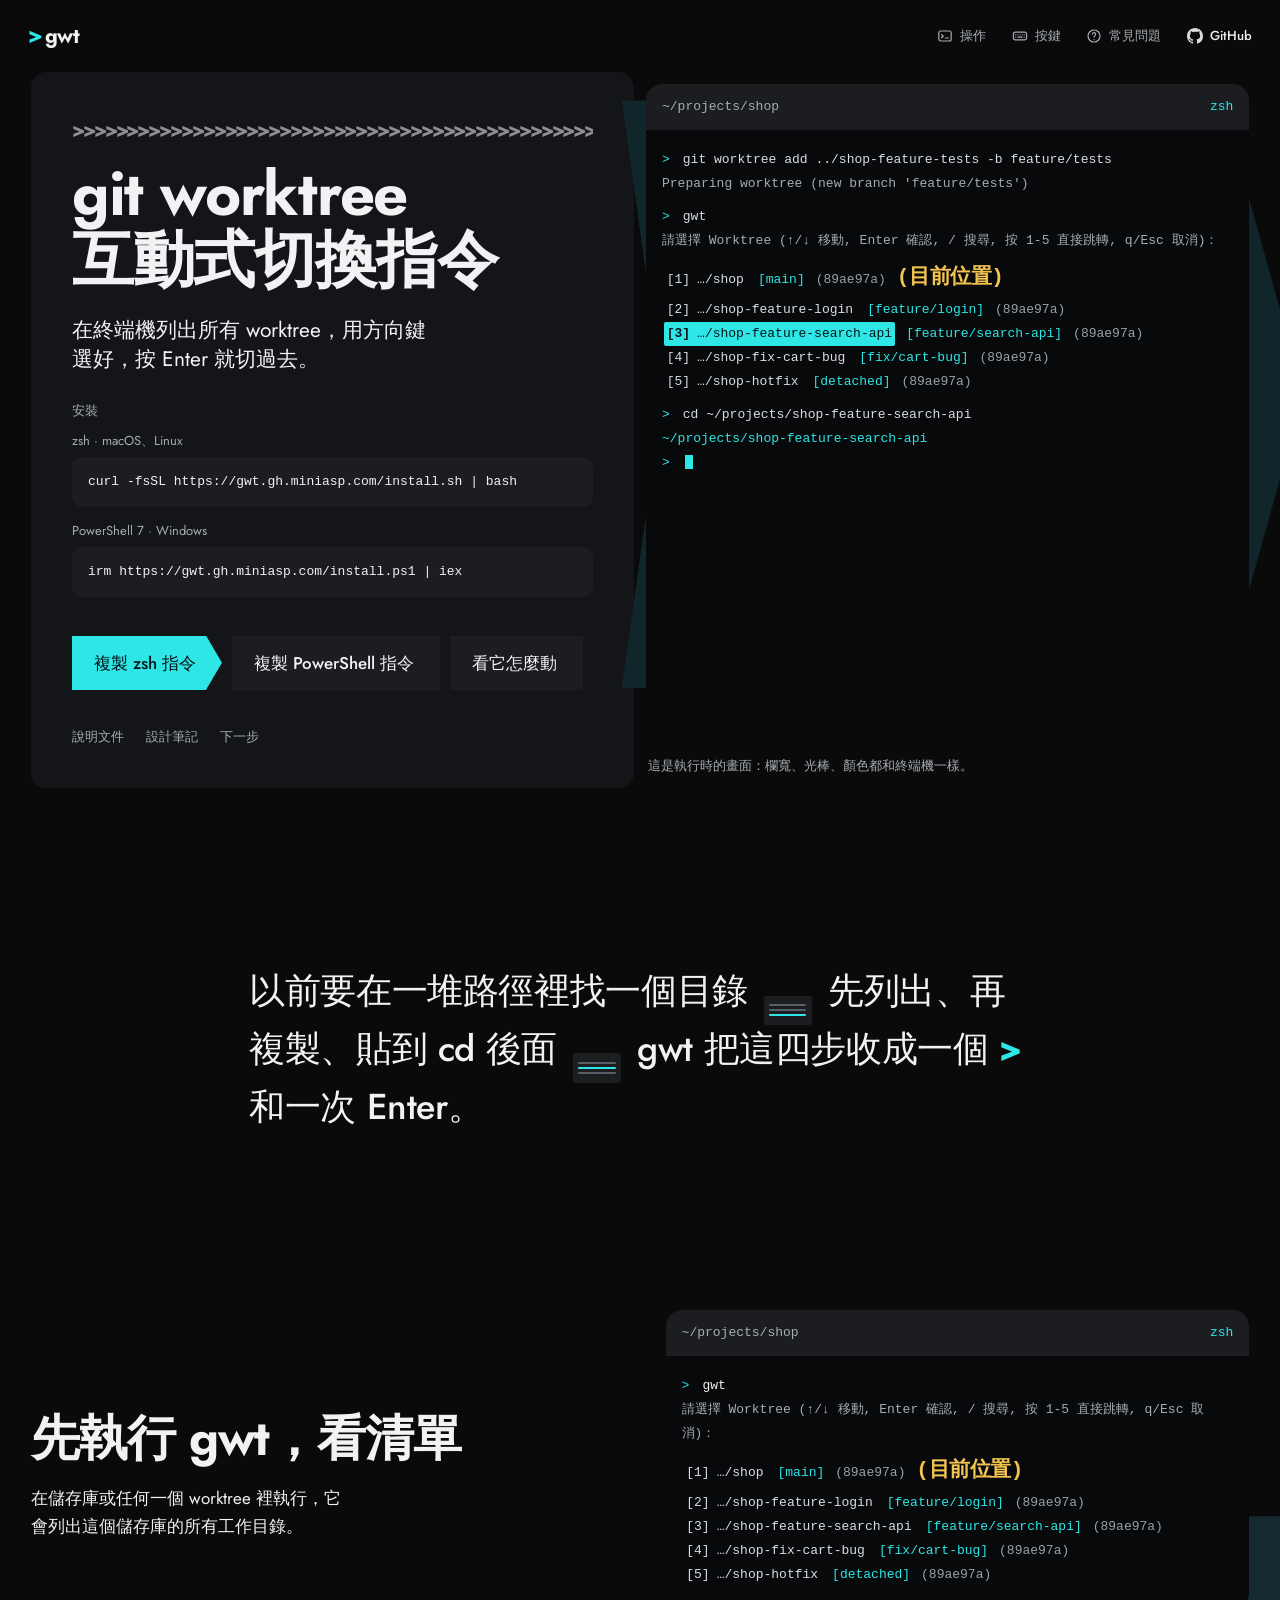
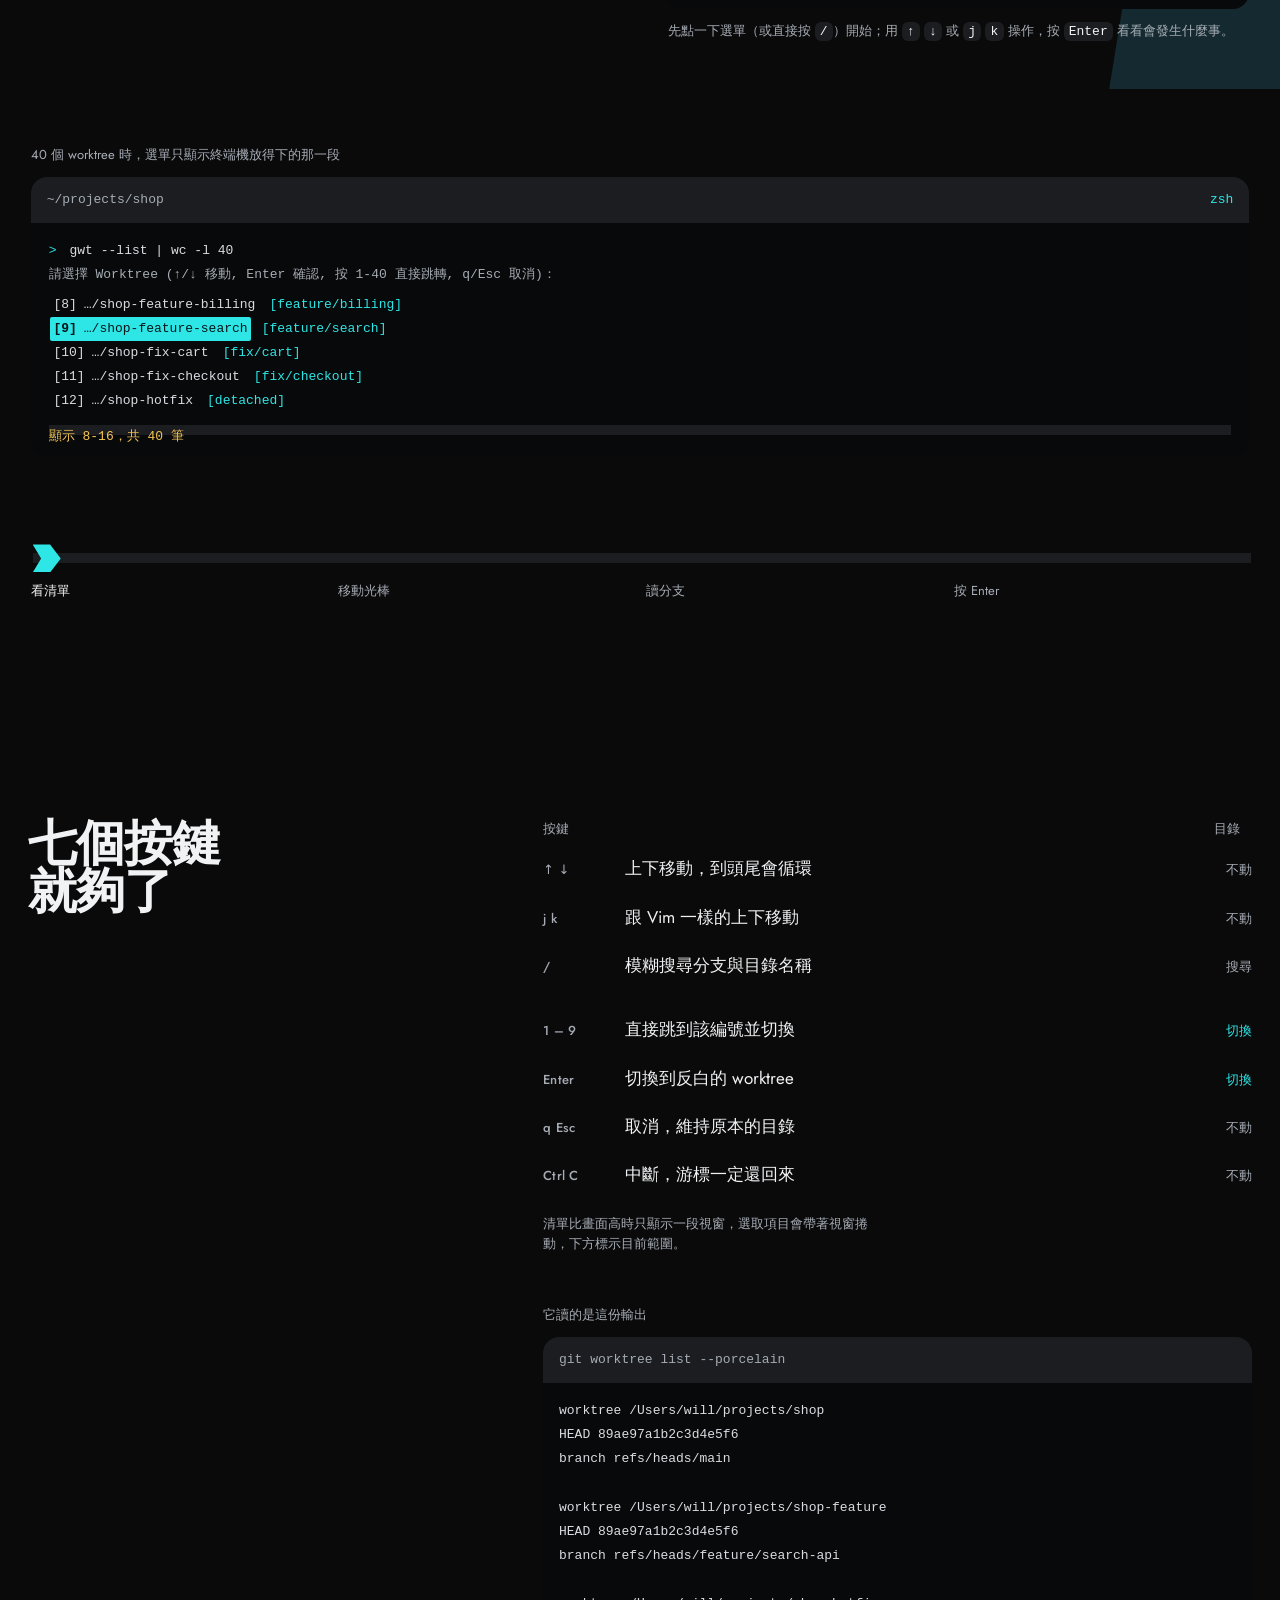
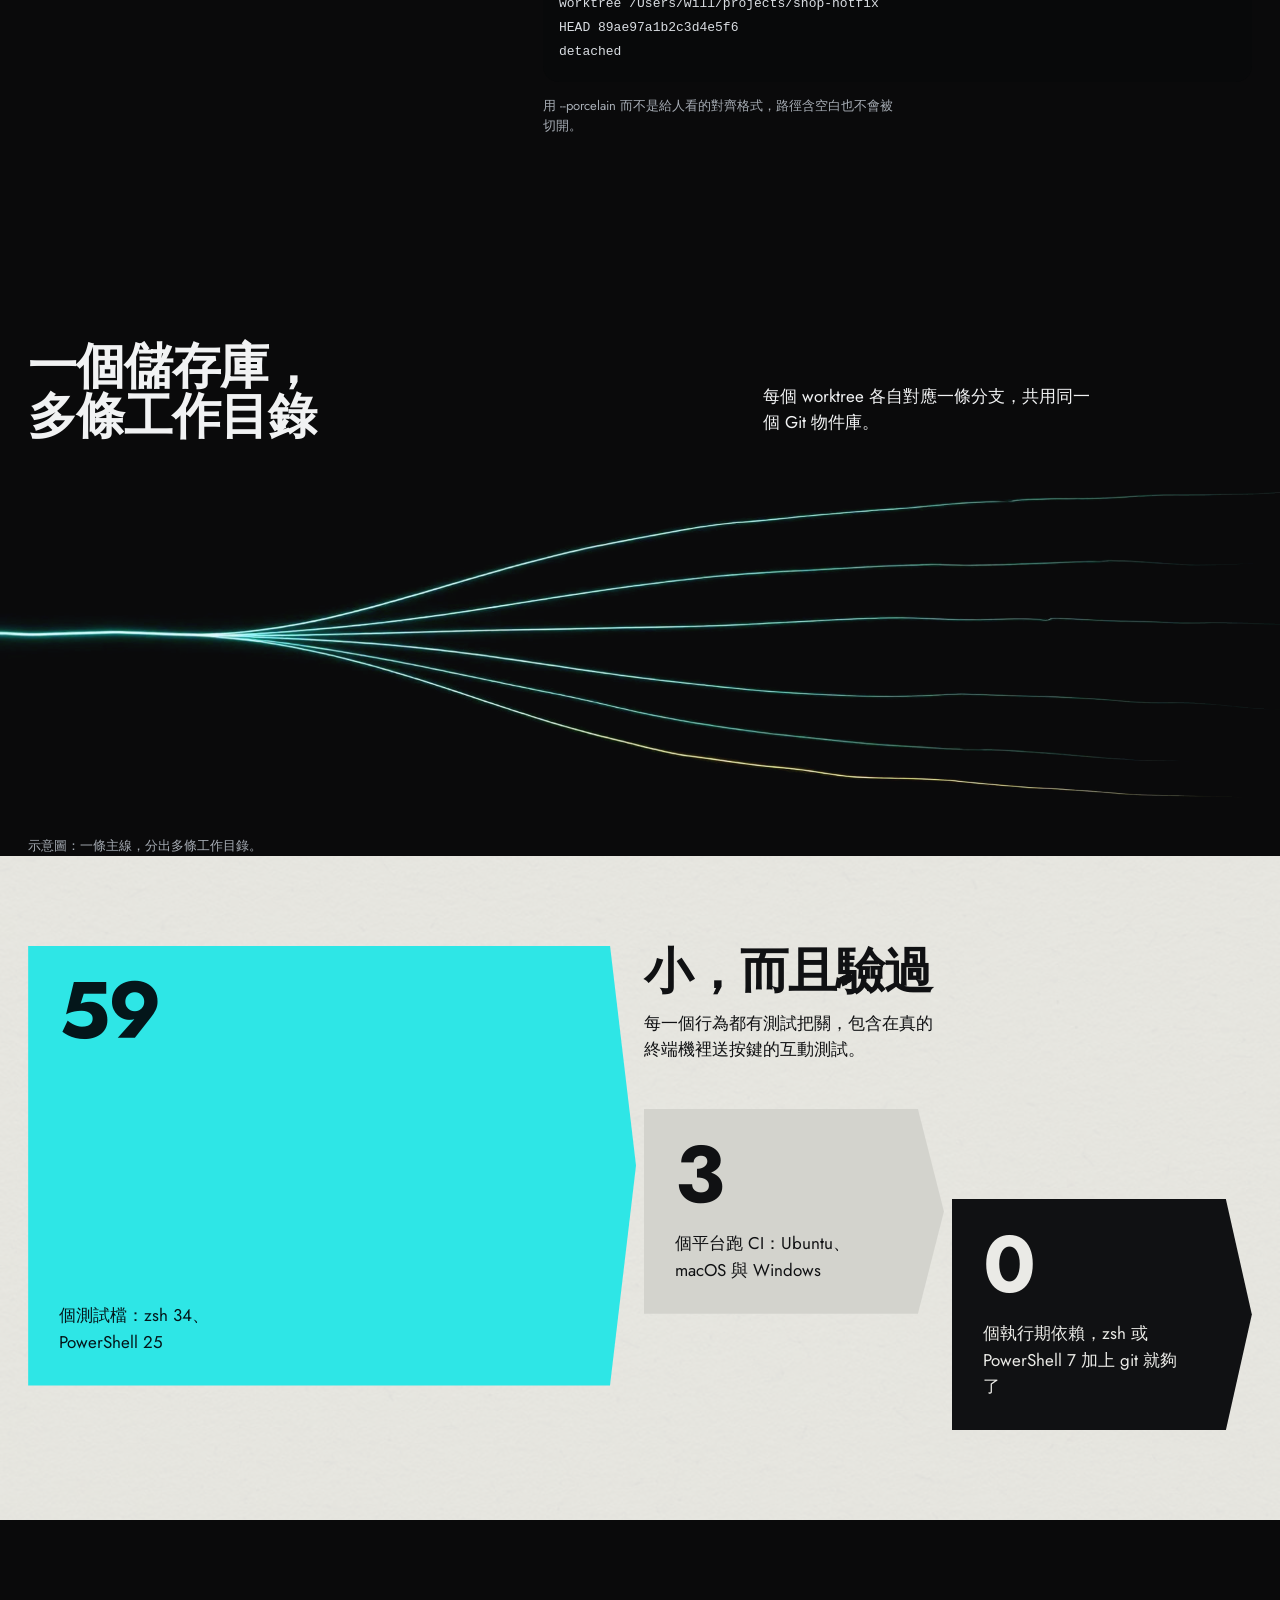
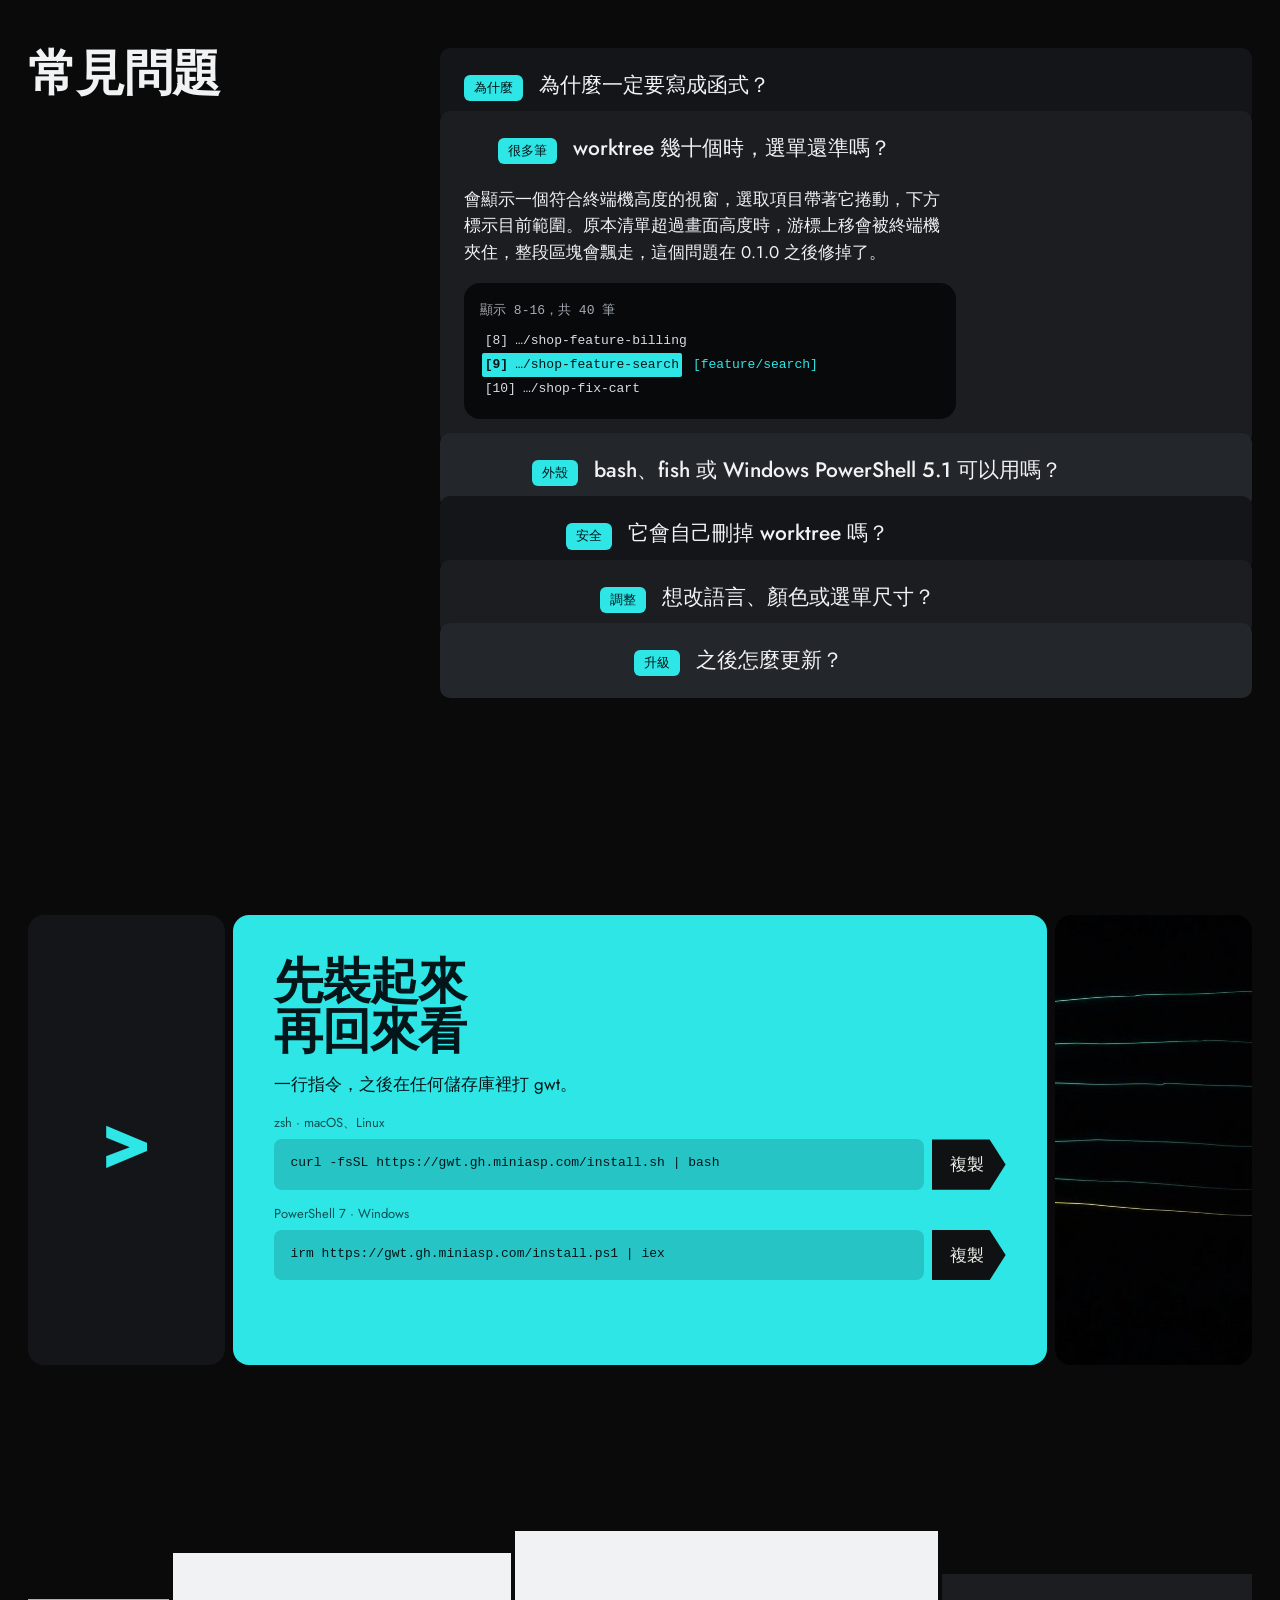
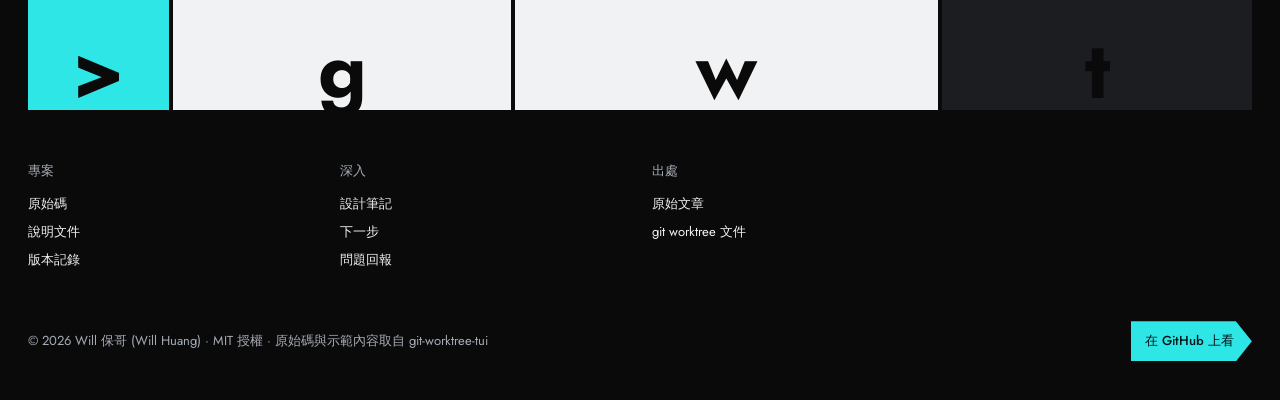
==== commit 4ab67b13: "修正第三輪 code review：install.ps1 不能用 .NET 5 才有的 API，補上一行安裝流程的測試 第三輪 review（Copilot 1 則、Codex 1 則，是同一個問題" ====
--- a/site/index.html
+++ b/site/index.html
@@ -286,8 +286,8 @@
     </div>
     <div class="tiles">
       <div class="tile tile-accent">
-        <p class="tile-num">57</p>
-        <p class="tile-cap">個測試檔：zsh 34、PowerShell 23</p>
+        <p class="tile-num">59</p>
+        <p class="tile-cap">個測試檔：zsh 34、PowerShell 25</p>
       </div>
       <div class="tile tile-paper">
         <p class="tile-num">3</p>
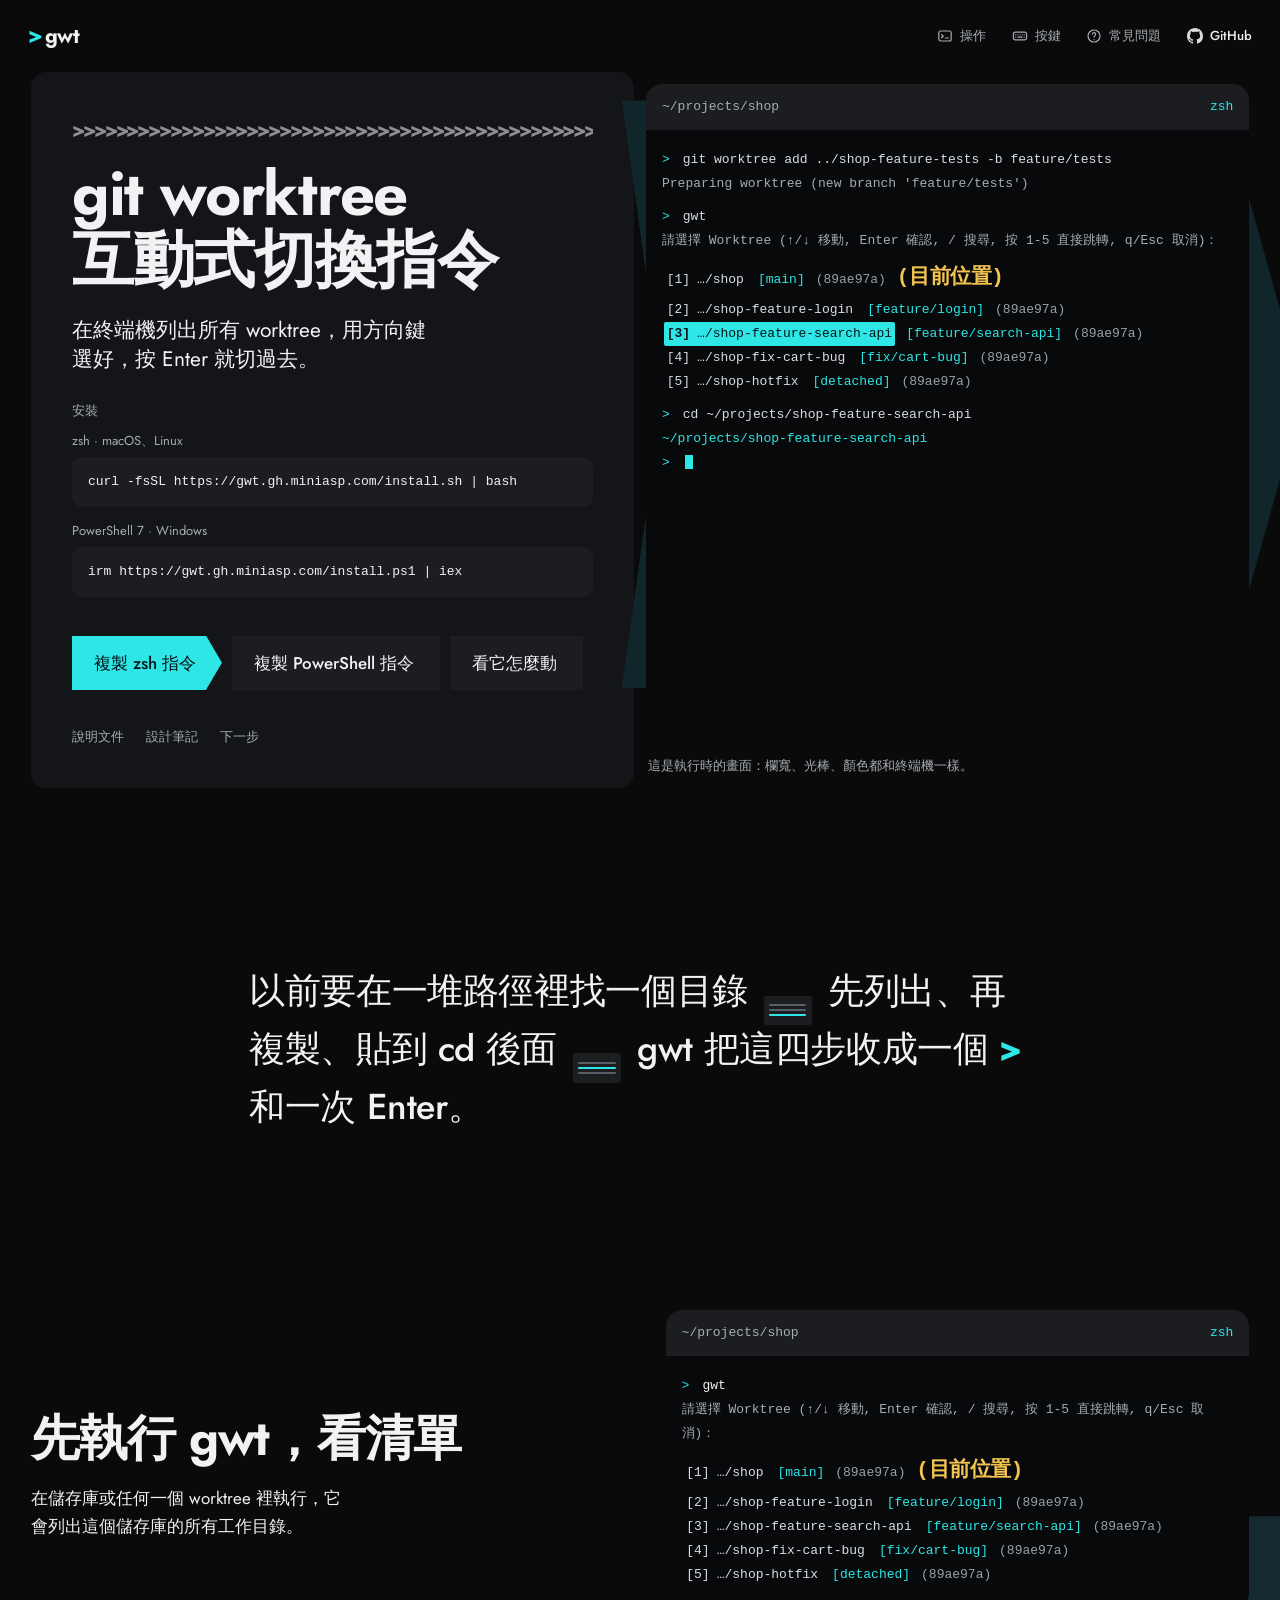
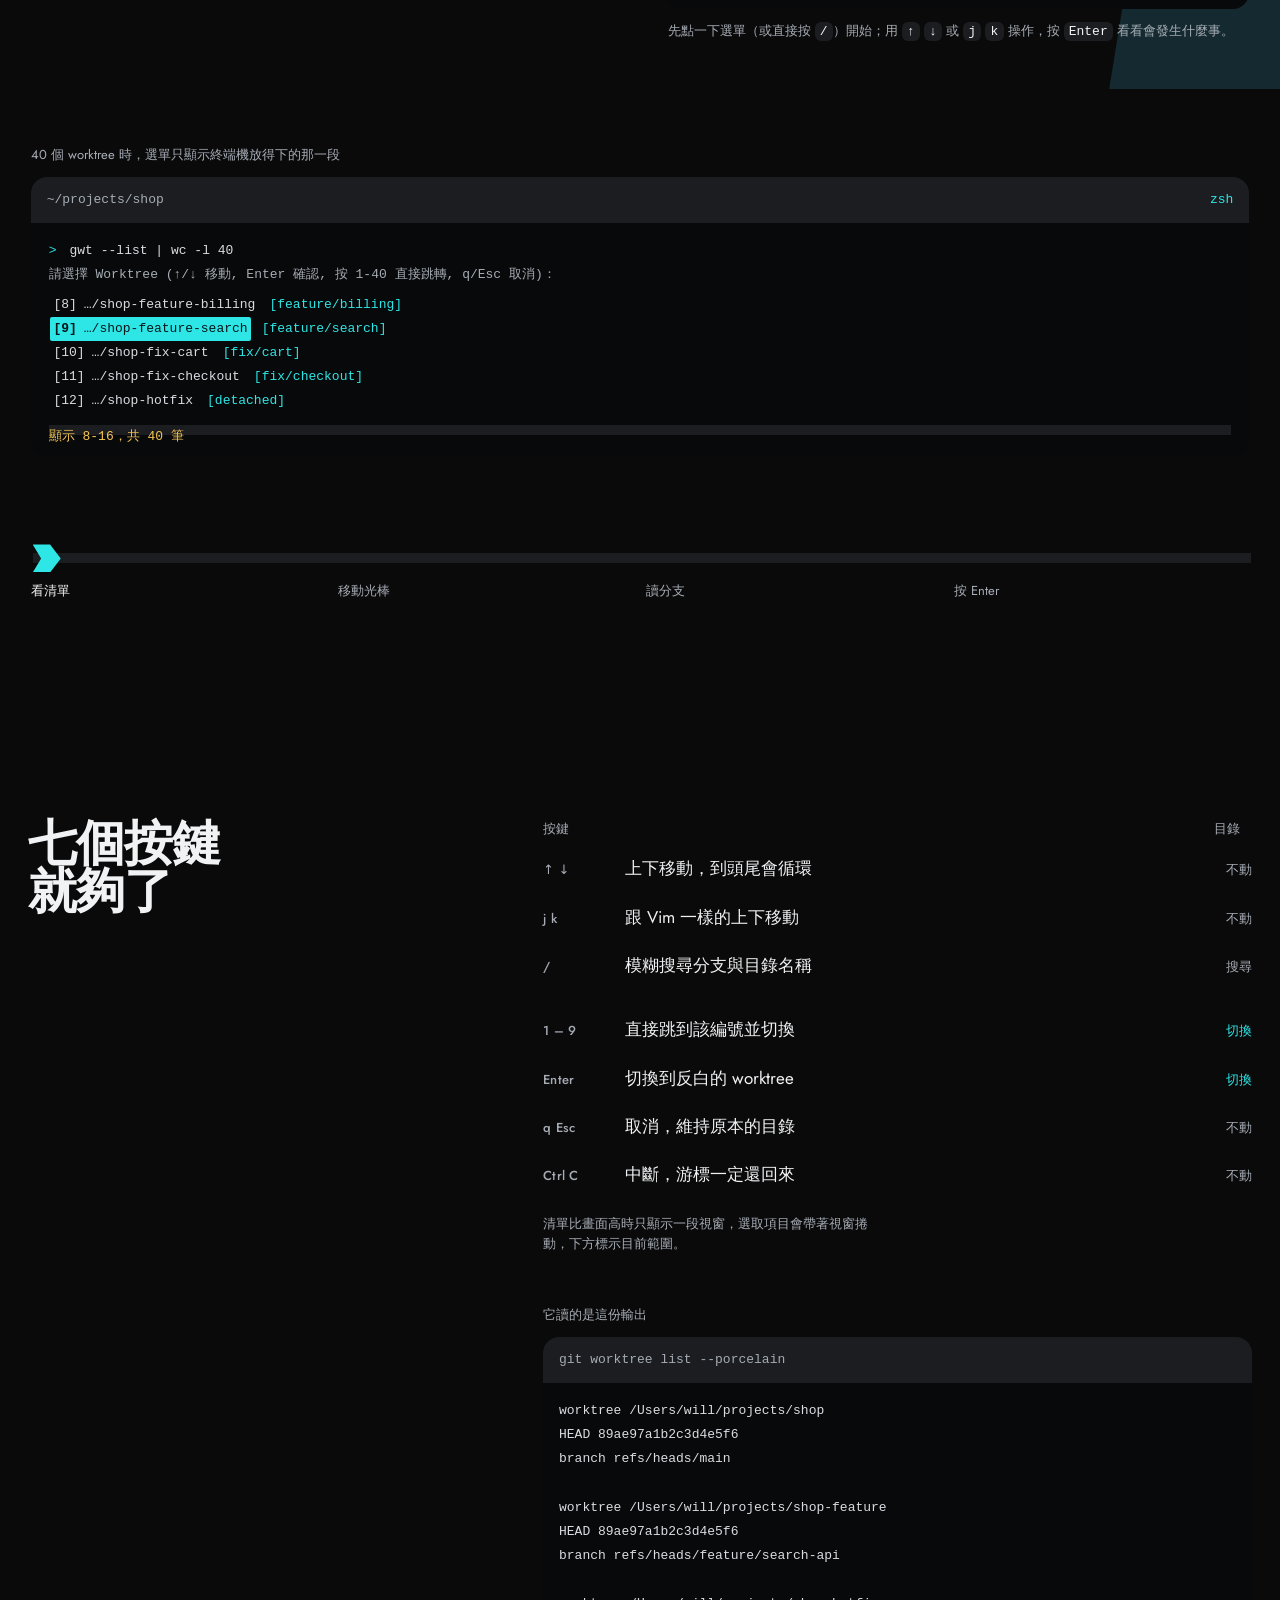
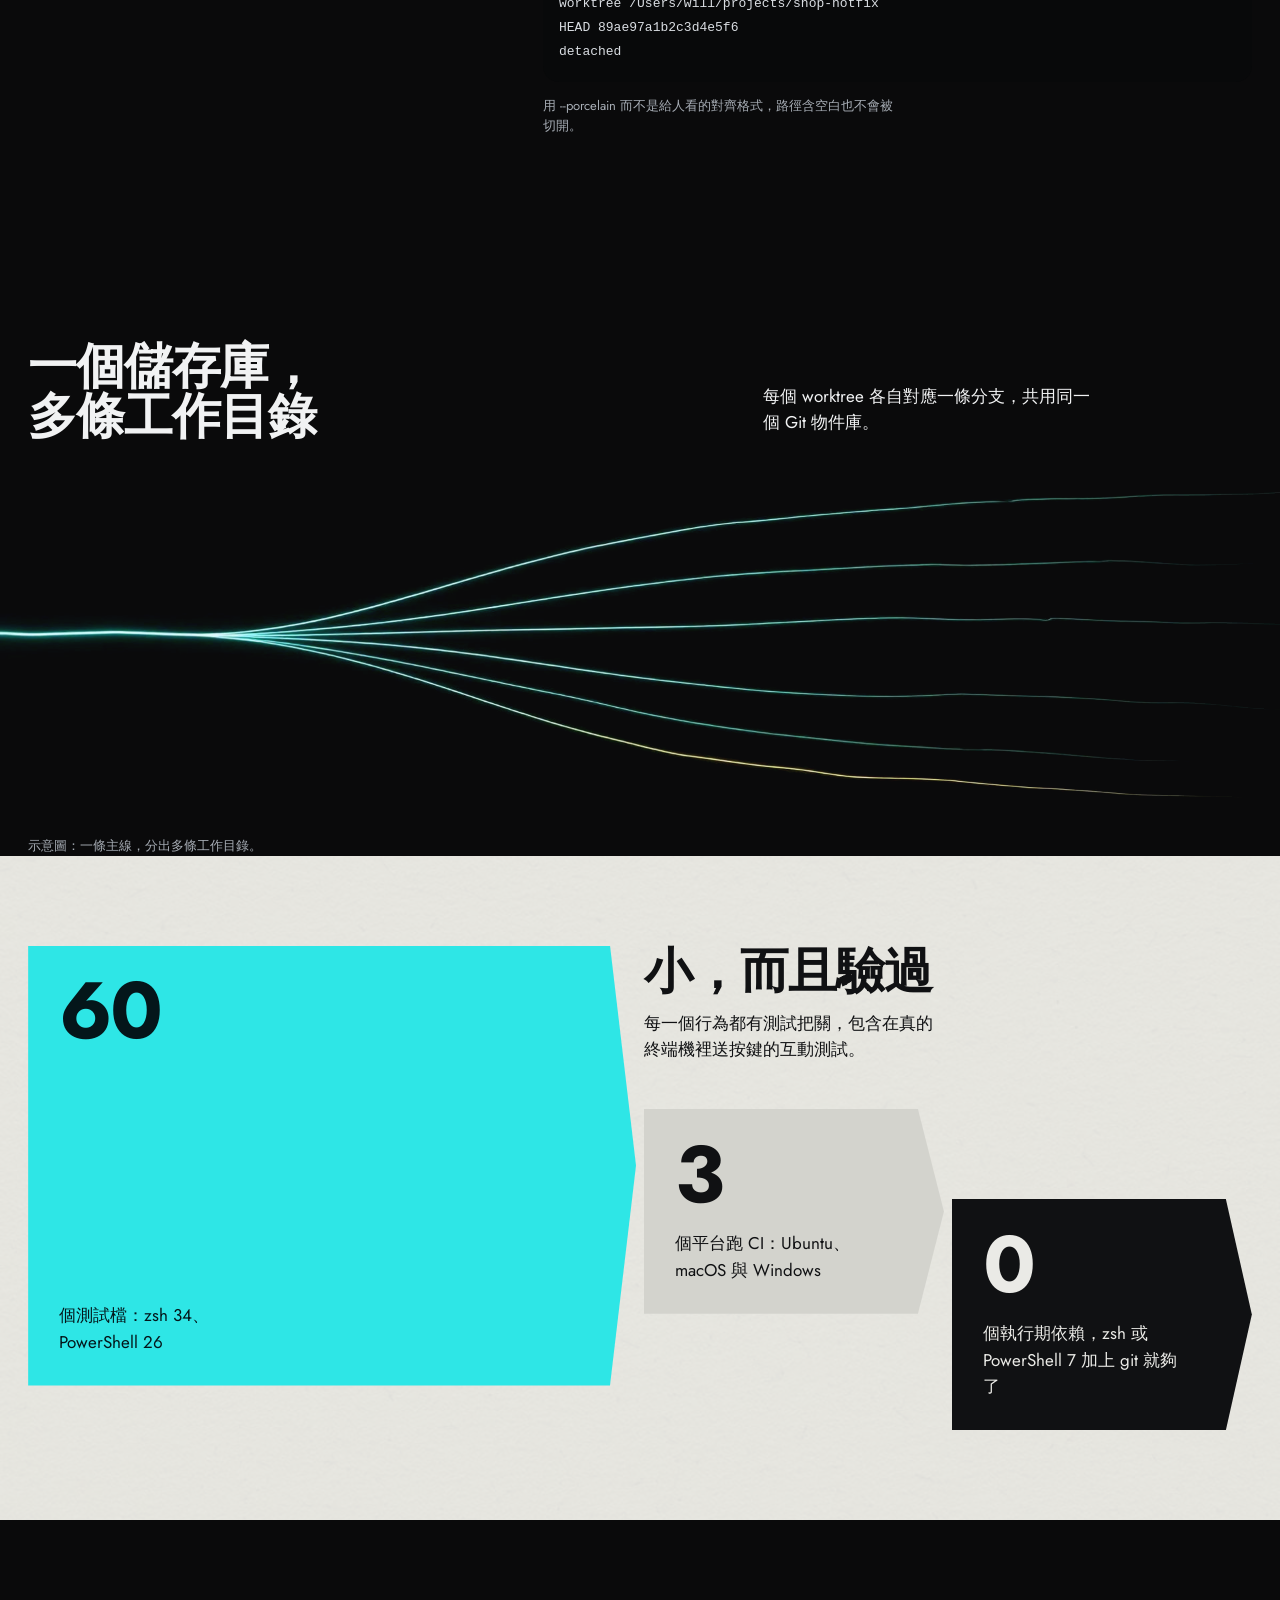
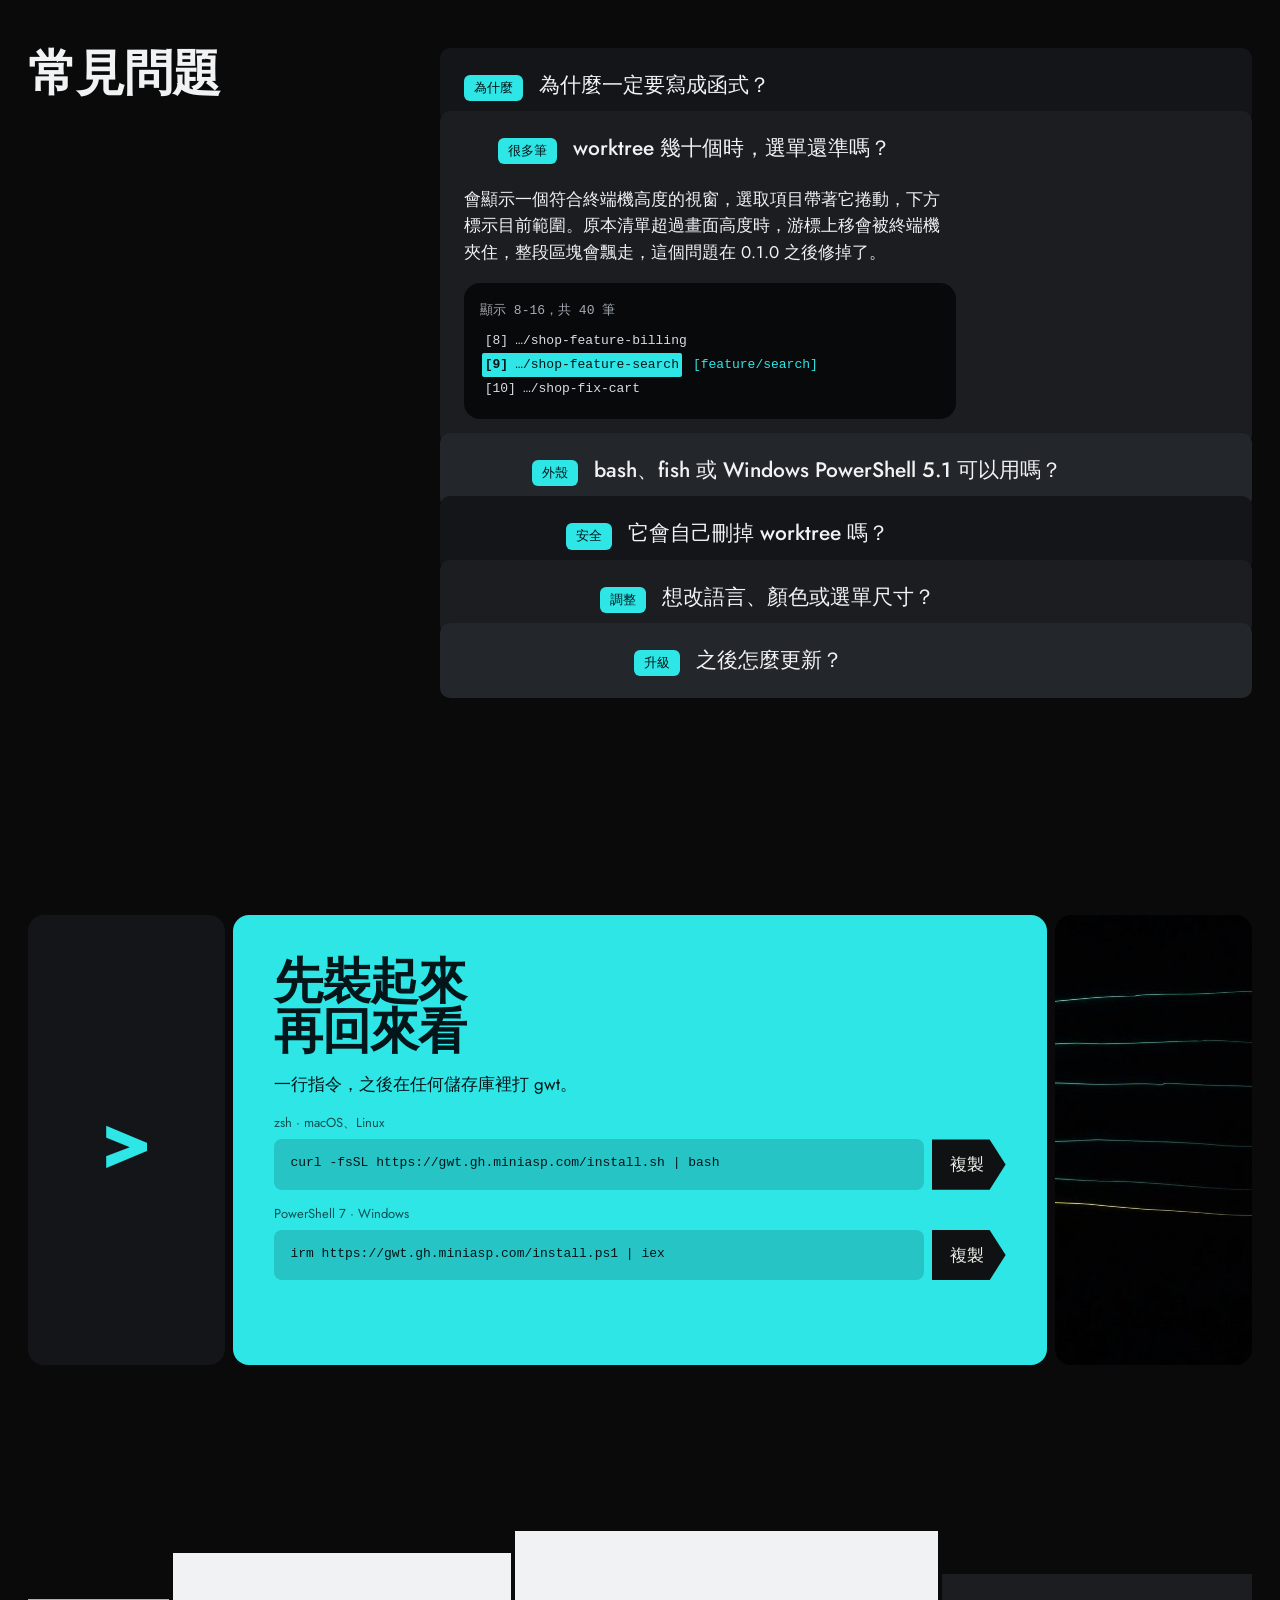
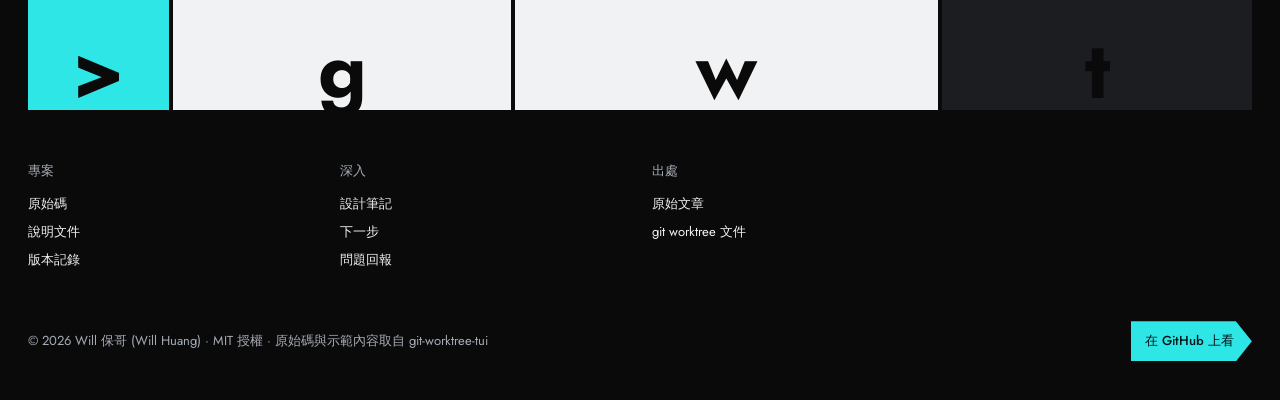
==== commit 7148be4b: "修正第五輪 code review：畫面重播器在 ESC[2K 之後不該把游標歸零，並補上重播器自己的測試 第五輪 review：Codex 沒有發現問題；Copilot 的總評是「Needs a c" ====
--- a/site/index.html
+++ b/site/index.html
@@ -286,8 +286,8 @@
     </div>
     <div class="tiles">
       <div class="tile tile-accent">
-        <p class="tile-num">59</p>
-        <p class="tile-cap">個測試檔：zsh 34、PowerShell 25</p>
+        <p class="tile-num">60</p>
+        <p class="tile-cap">個測試檔：zsh 34、PowerShell 26</p>
       </div>
       <div class="tile tile-paper">
         <p class="tile-num">3</p>
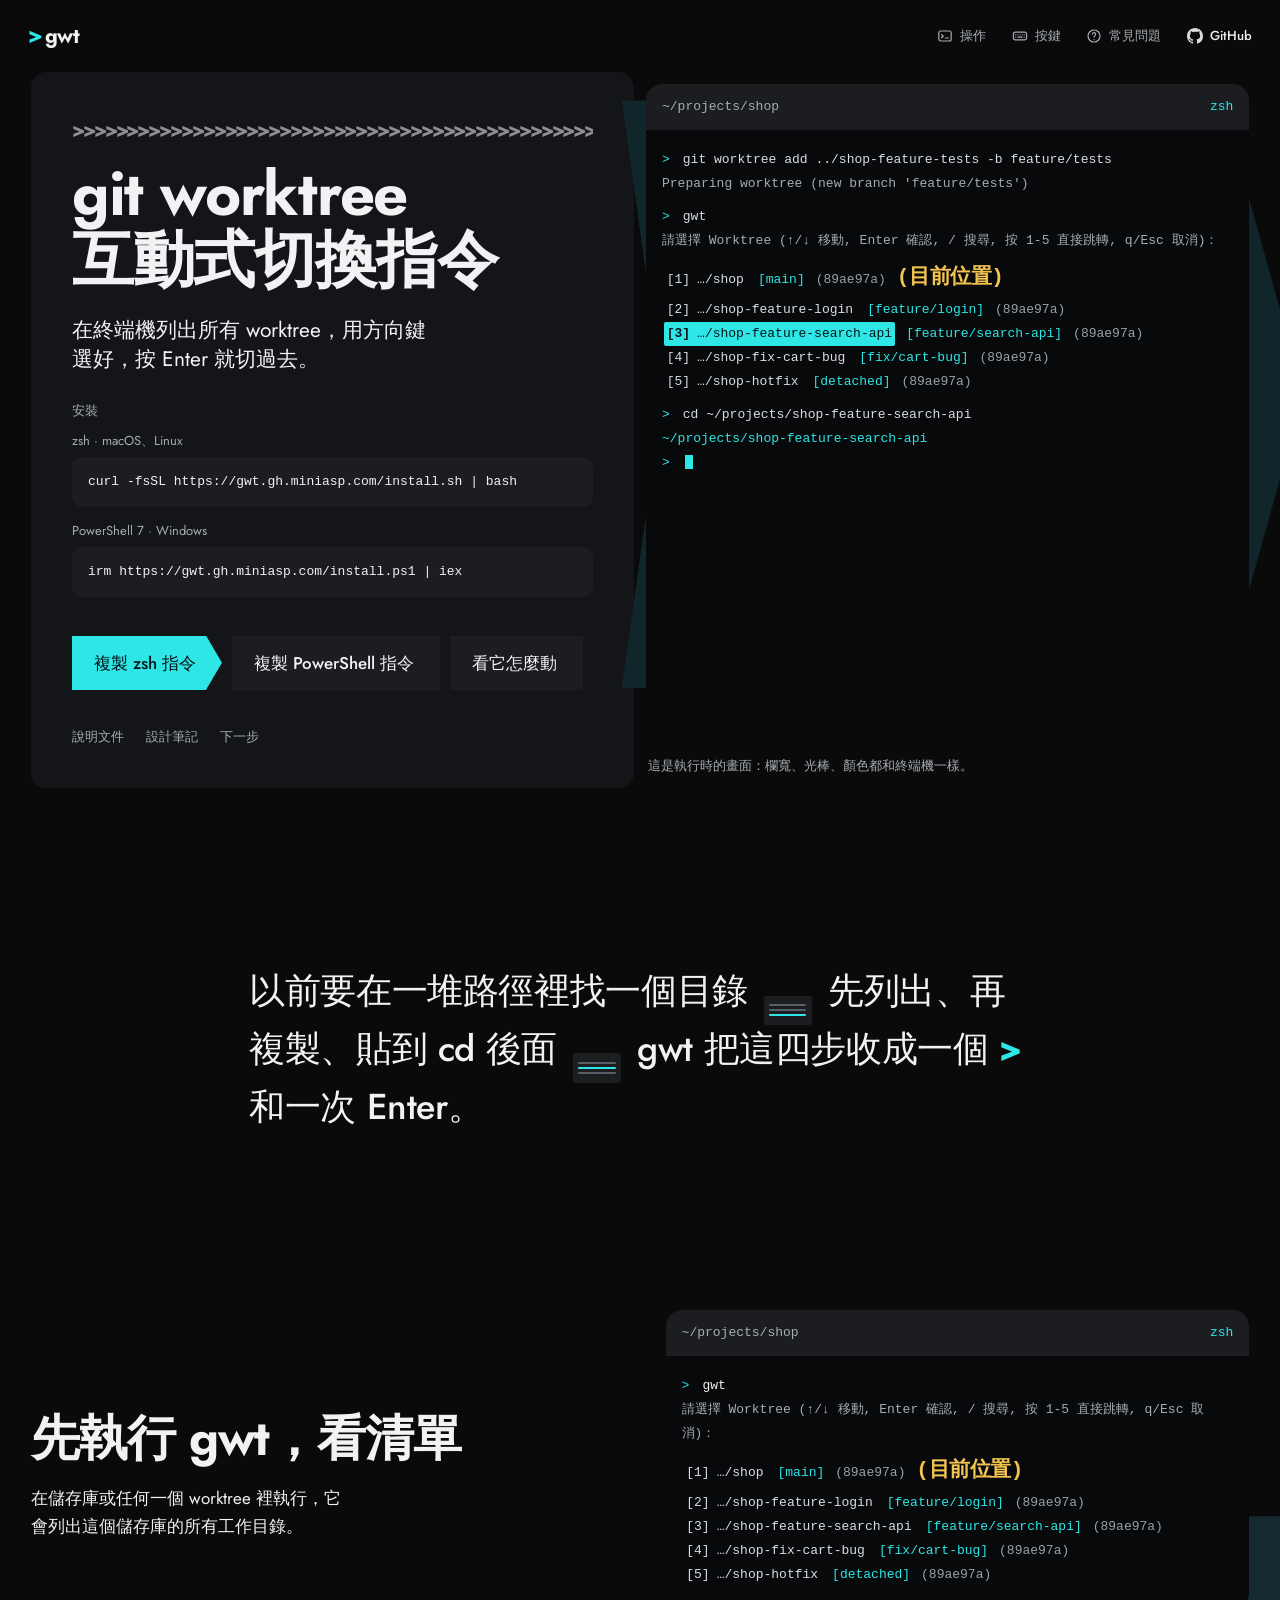
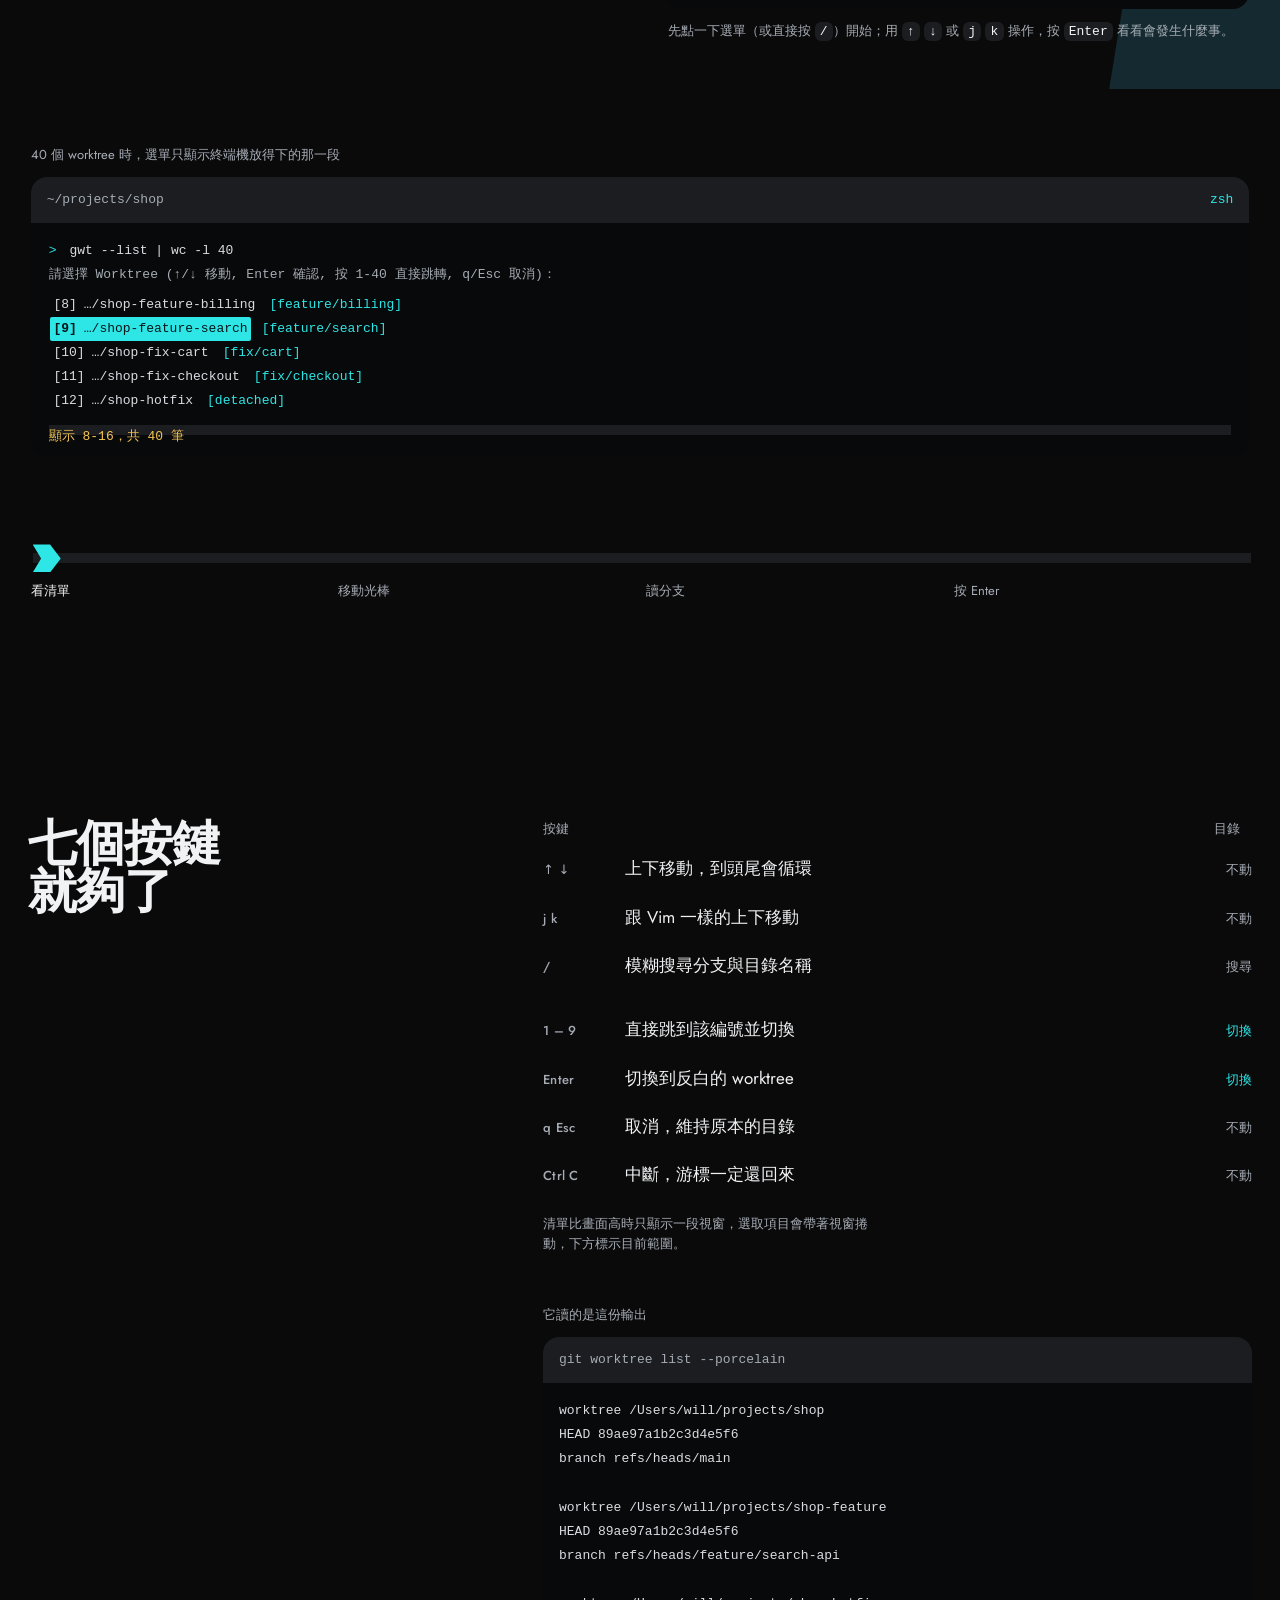
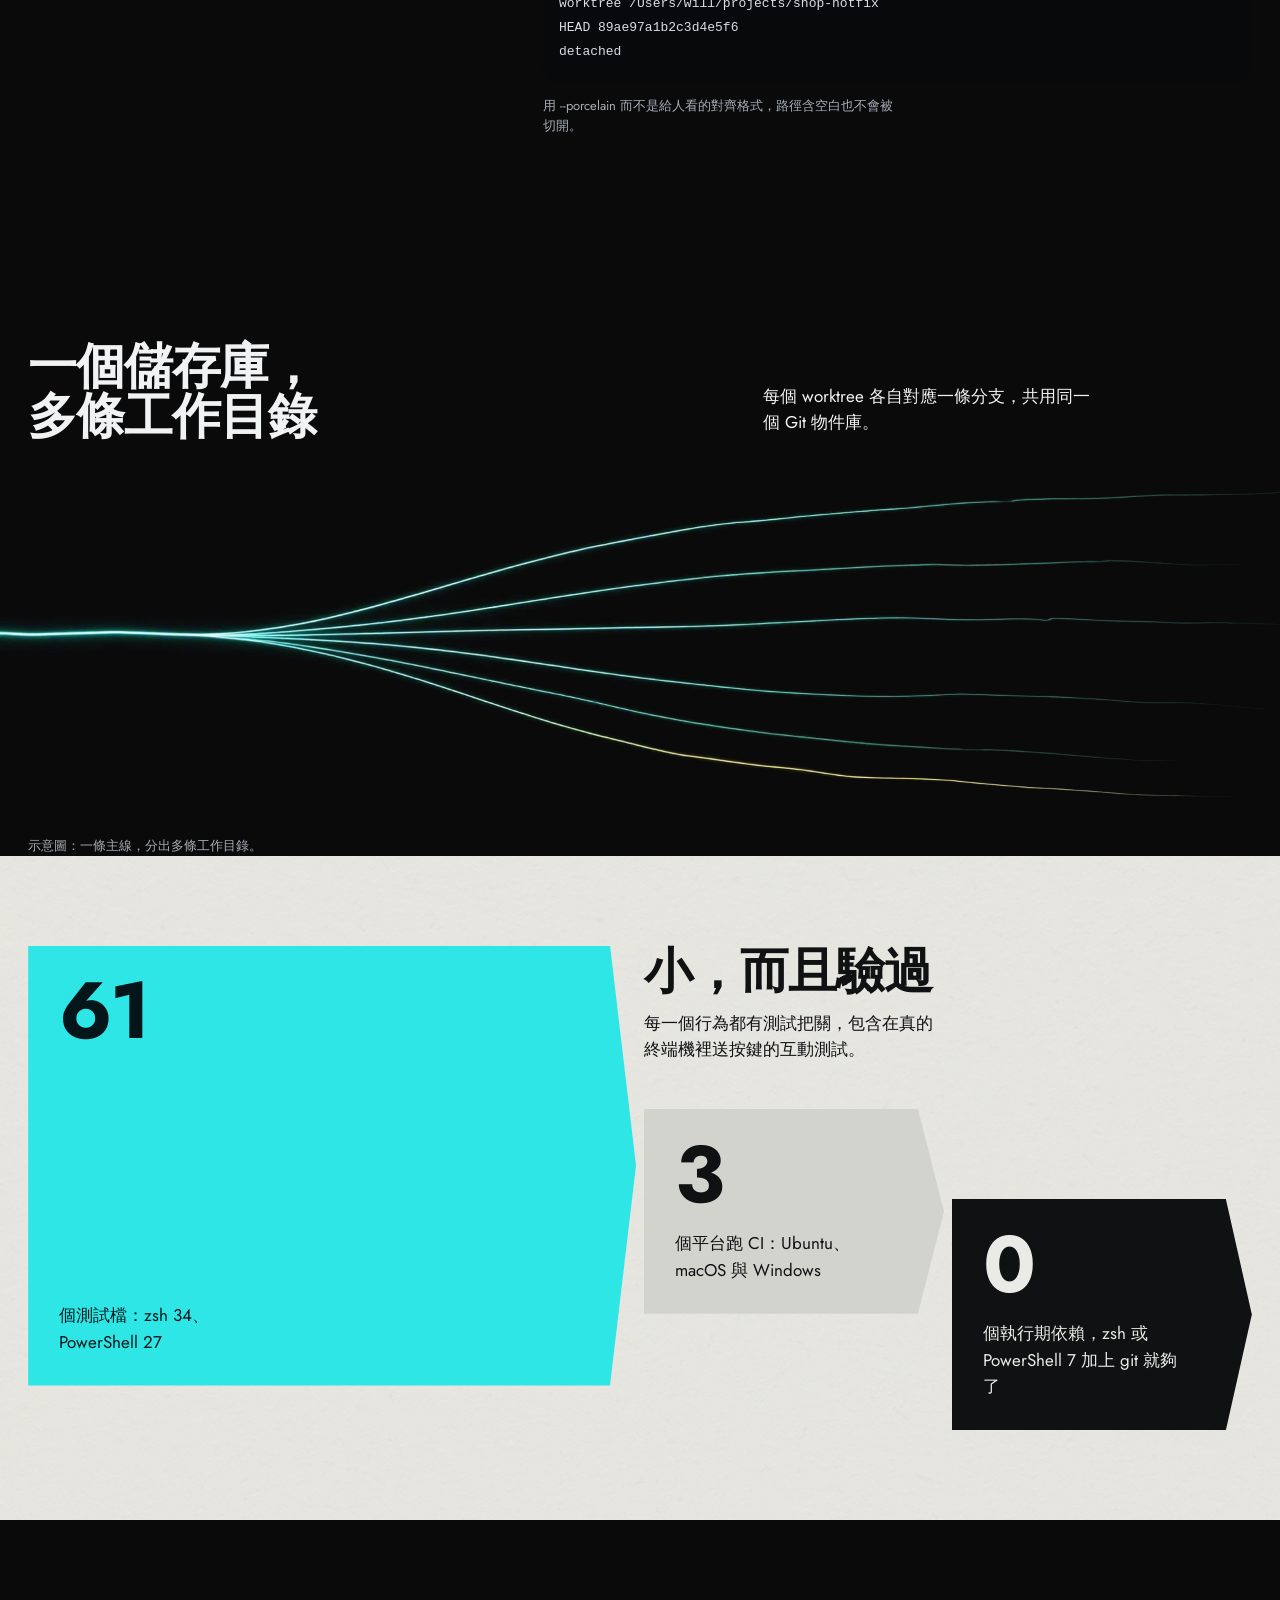
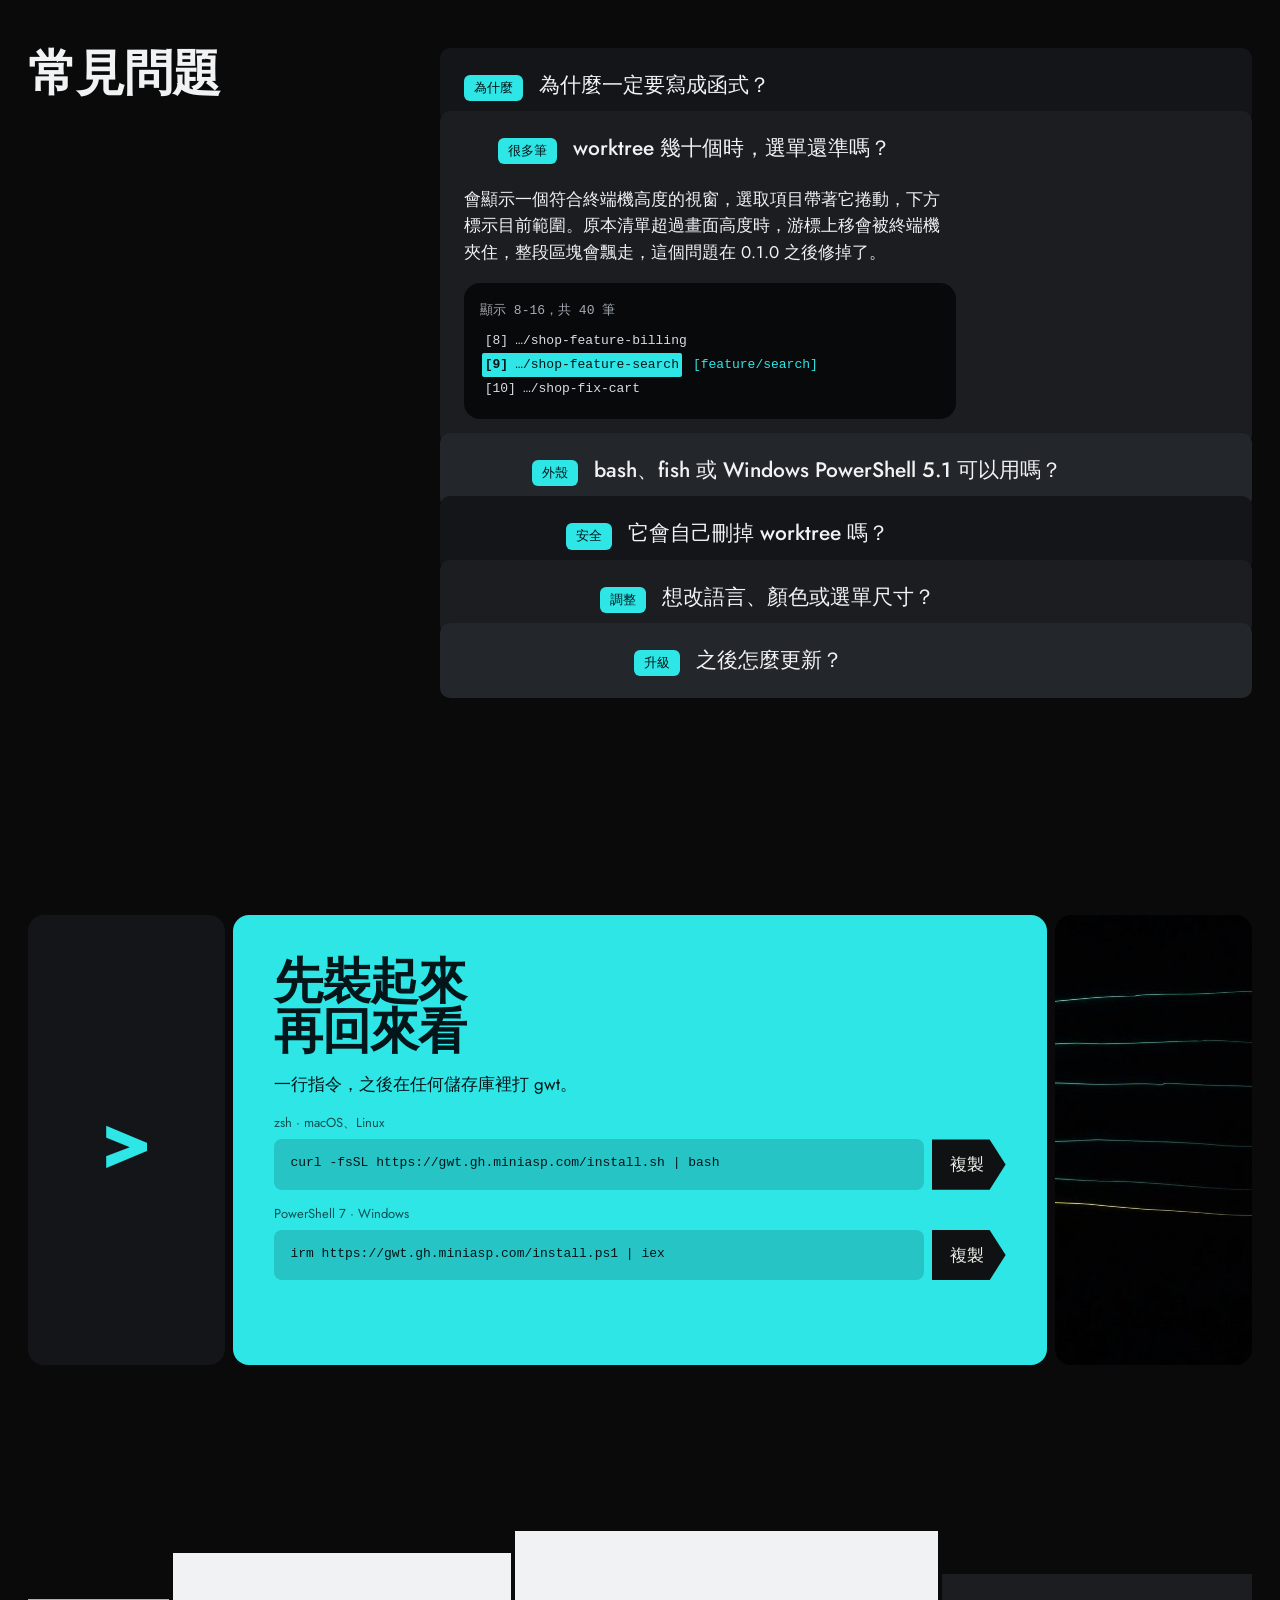
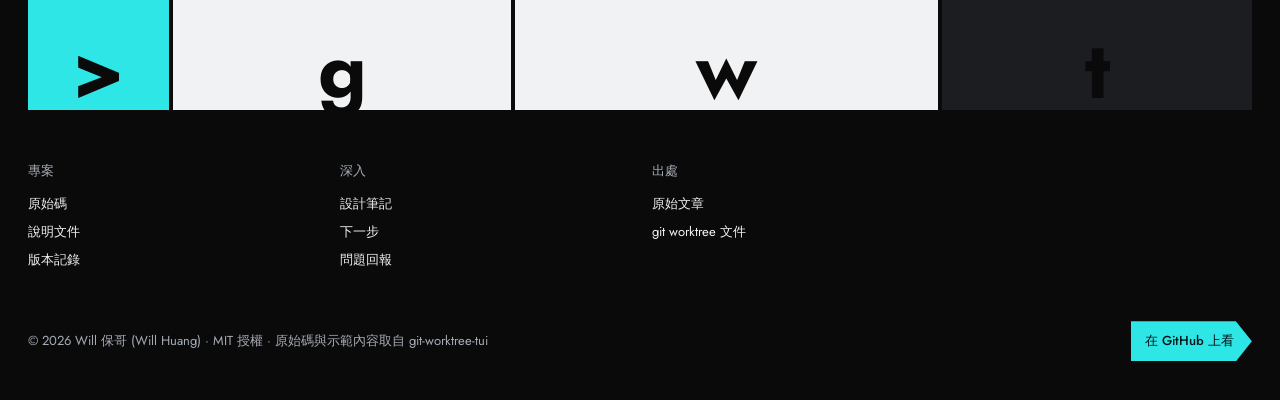
==== commit 07841f71: "新增發佈到 PowerShell Gallery 的流程，版本號改為 0.2.0 用 GitHub Actions 發佈到 PowerShell Gallery。發佈 GitHub release 就" ====
--- a/site/index.html
+++ b/site/index.html
@@ -286,8 +286,8 @@
     </div>
     <div class="tiles">
       <div class="tile tile-accent">
-        <p class="tile-num">60</p>
-        <p class="tile-cap">個測試檔：zsh 34、PowerShell 26</p>
+        <p class="tile-num">61</p>
+        <p class="tile-cap">個測試檔：zsh 34、PowerShell 27</p>
       </div>
       <div class="tile tile-paper">
         <p class="tile-num">3</p>
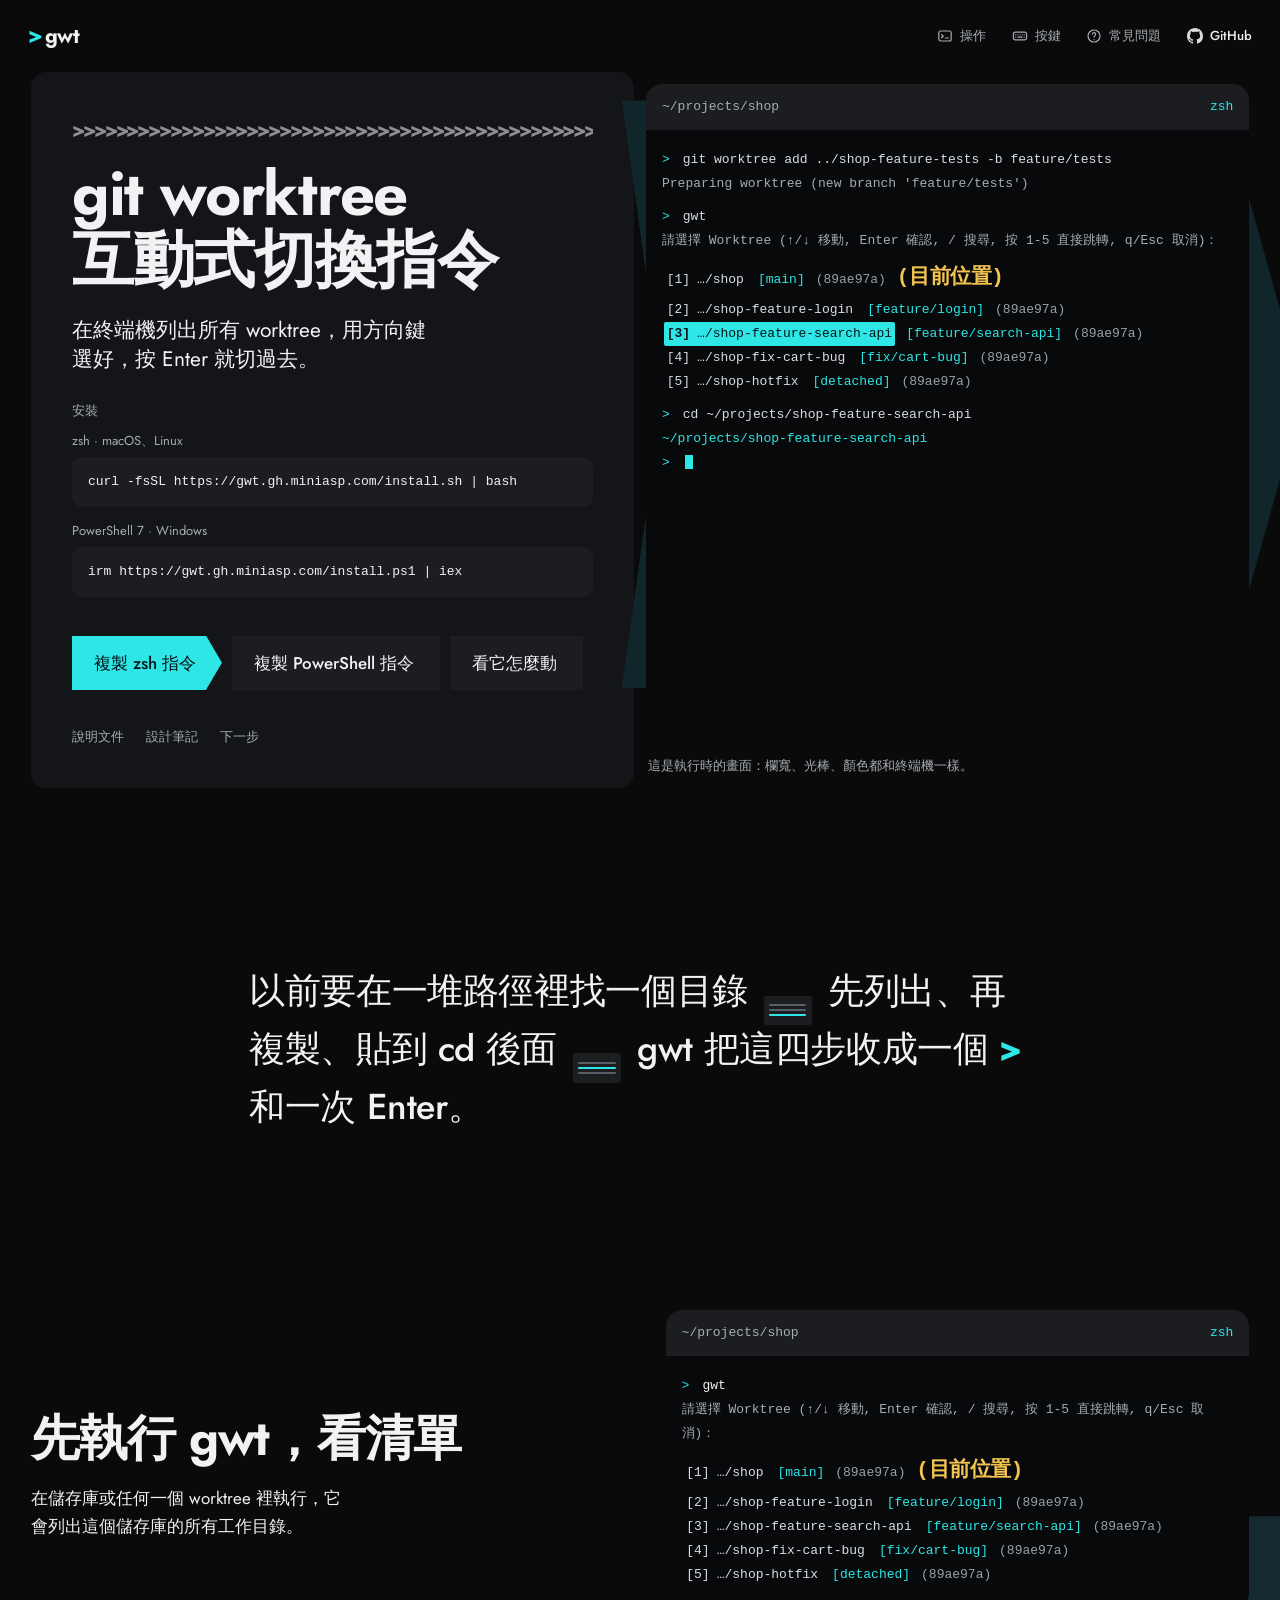
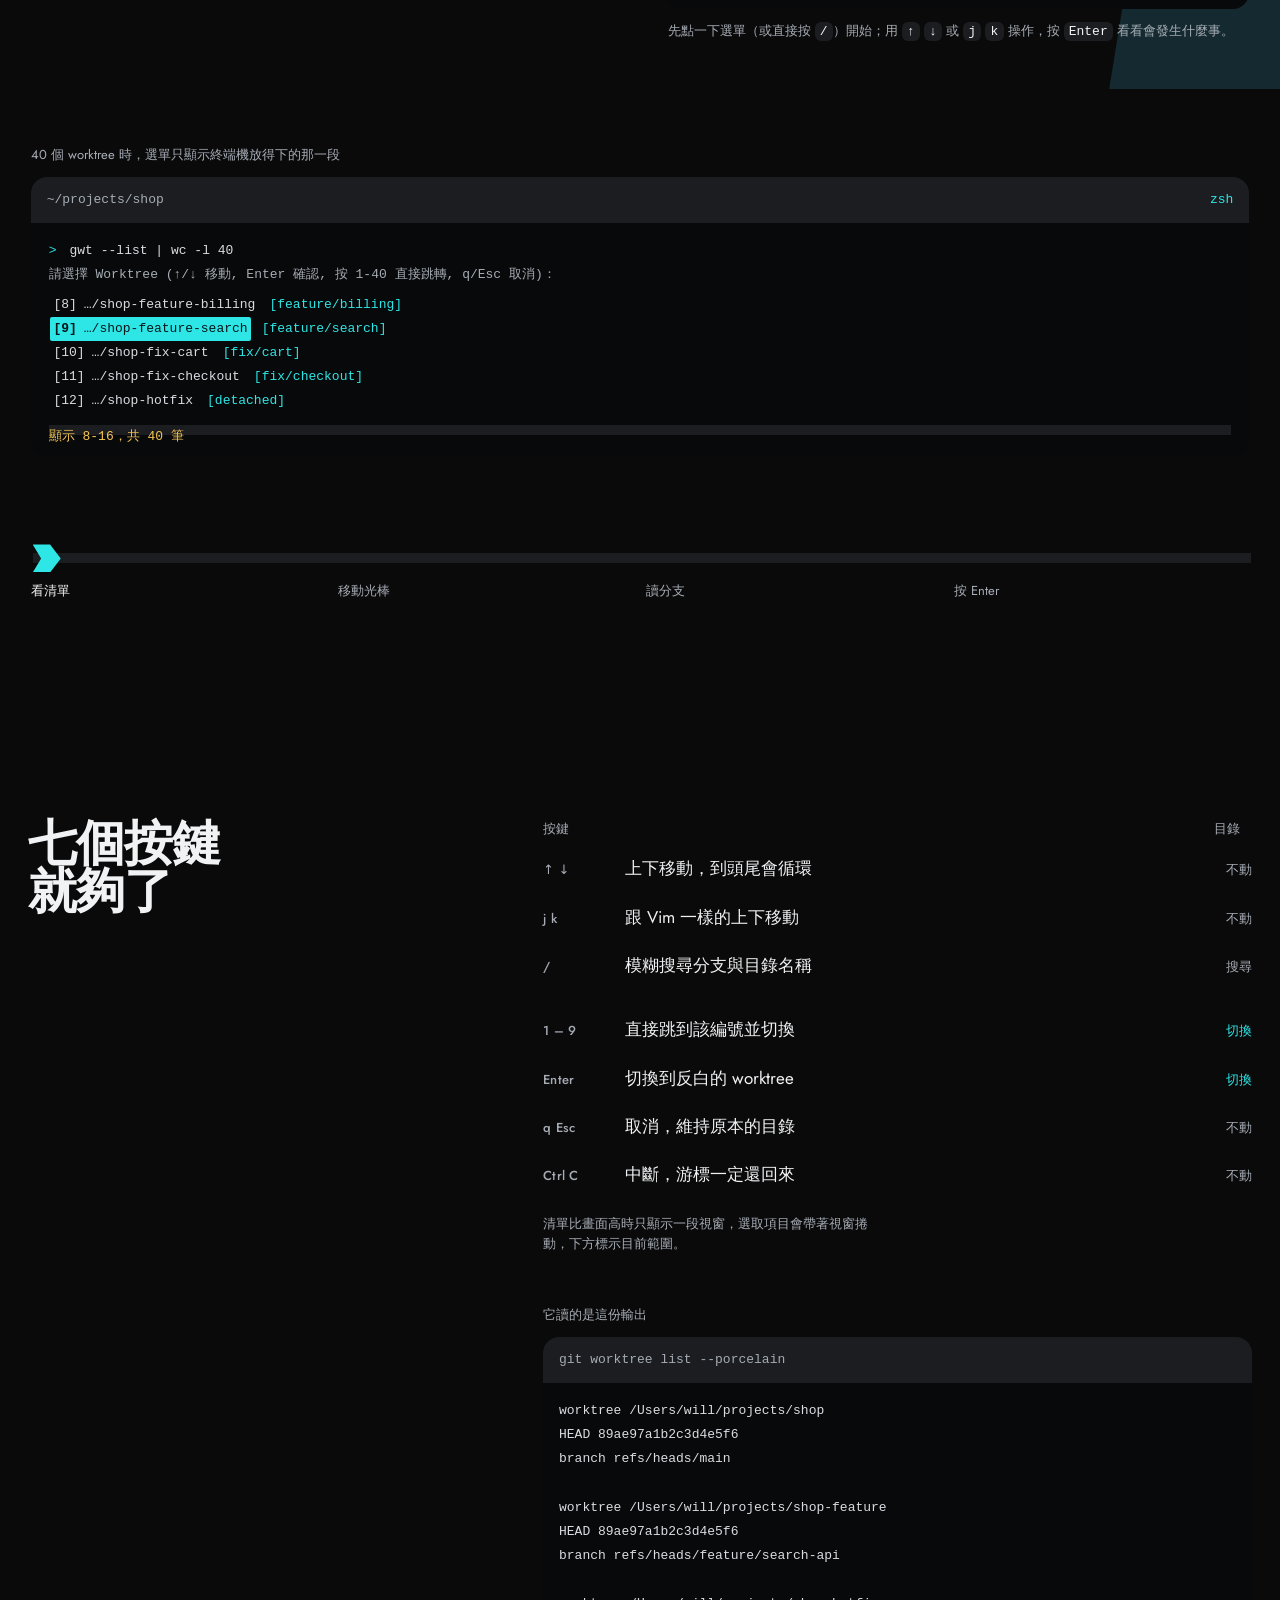
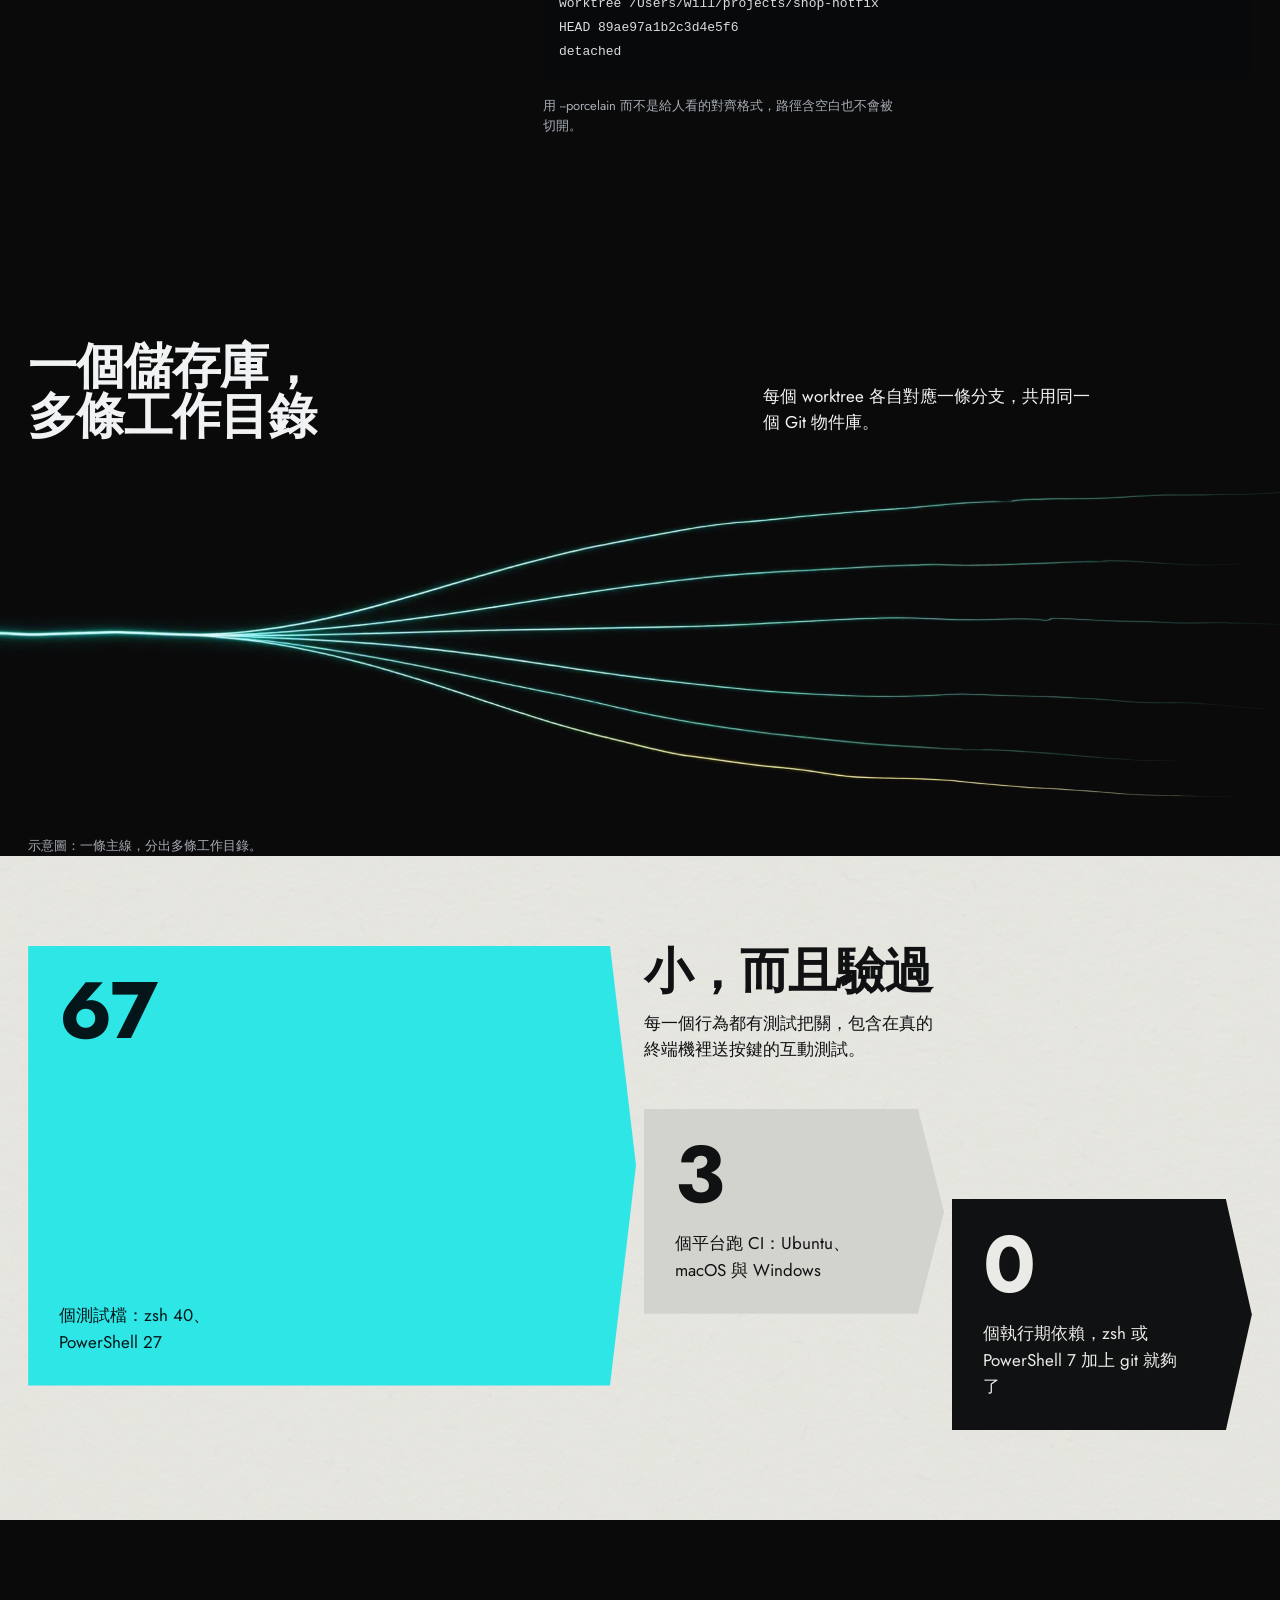
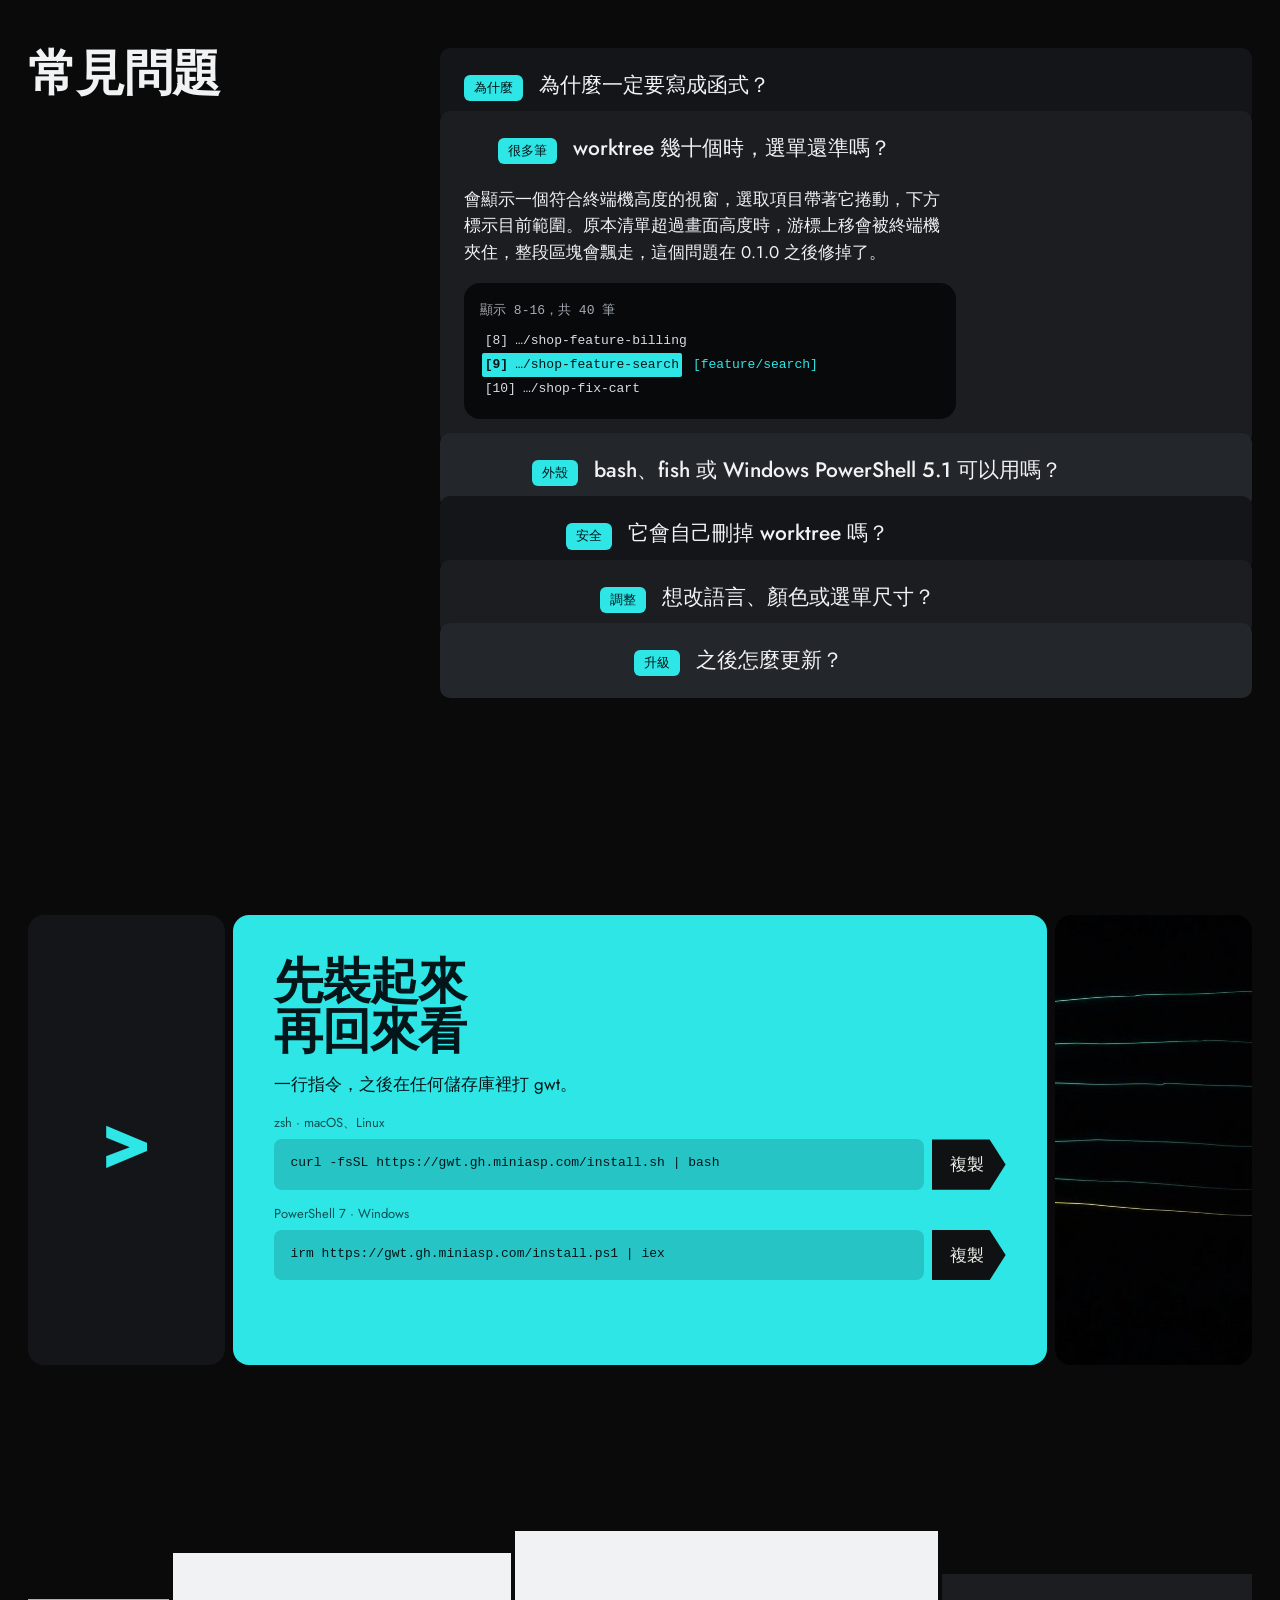
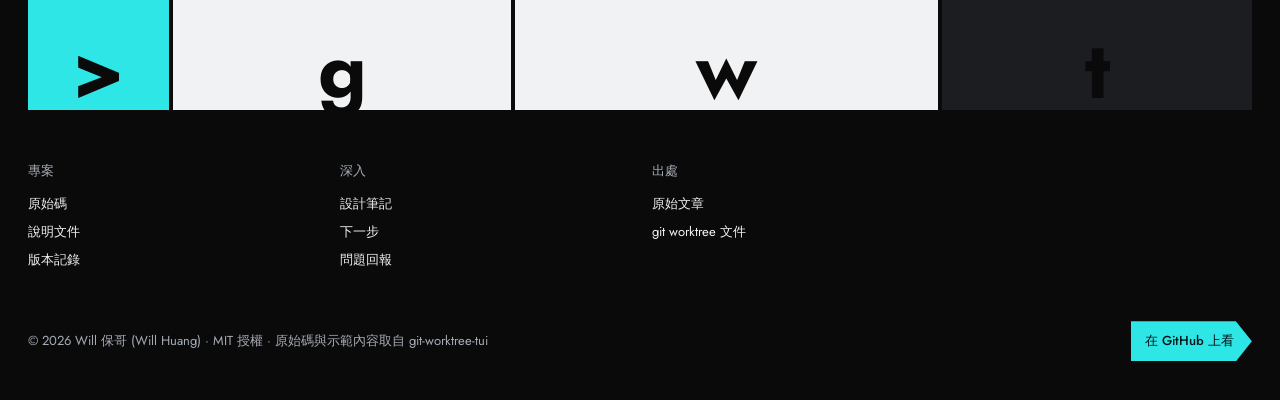
==== commit 94b3582e: "zsh 版補上 PowerShell 版 code review 找到的五個問題，兩個版本的行為從此一致 roadmap 5a 記錄了這五個問題：PowerShell 版開發與 code review" ====
--- a/site/index.html
+++ b/site/index.html
@@ -286,8 +286,8 @@
     </div>
     <div class="tiles">
       <div class="tile tile-accent">
-        <p class="tile-num">61</p>
-        <p class="tile-cap">個測試檔：zsh 34、PowerShell 27</p>
+        <p class="tile-num">67</p>
+        <p class="tile-cap">個測試檔：zsh 40、PowerShell 27</p>
       </div>
       <div class="tile tile-paper">
         <p class="tile-num">3</p>
@@ -372,6 +372,7 @@
         <div class="card-body" id="a6" role="region" aria-labelledby="q6" hidden>
           <p>zsh：再跑一次安裝腳本就是最新版——它會抓最新的 release，換掉 <code>~/.zsh/gwt.zsh</code>，<code>.zshrc</code> 不必再動。要固定版本就在指令後面加 <code>--version v0.1.0</code>。</p>
           <p>PowerShell：同樣再跑一次 <code>irm https://gwt.gh.miniasp.com/install.ps1 | iex</code>，它會換掉 <code>~\.gwt\gwt.psm1</code>，profile 不必再動。要固定版本就改跑 <code>&amp; ([scriptblock]::Create((irm https://gwt.gh.miniasp.com/install.ps1))) -Version vX.Y.Z</code>；移除則把最後的參數換成 <code>-Uninstall</code>。</p>
+          <p>PowerShell 版也發佈在 <a href="https://www.powershellgallery.com/packages/gwt">PowerShell Gallery</a>：用 <code>Install-PSResource gwt</code> 安裝的，就用 <code>Update-PSResource gwt</code> 更新（PowerShell 7.0～7.3 是 <code>Install-Module</code>／<code>Update-Module</code>）。它和上面的一行安裝擇一使用，不要兩種都裝。</p>
         </div>
       </article>
 
